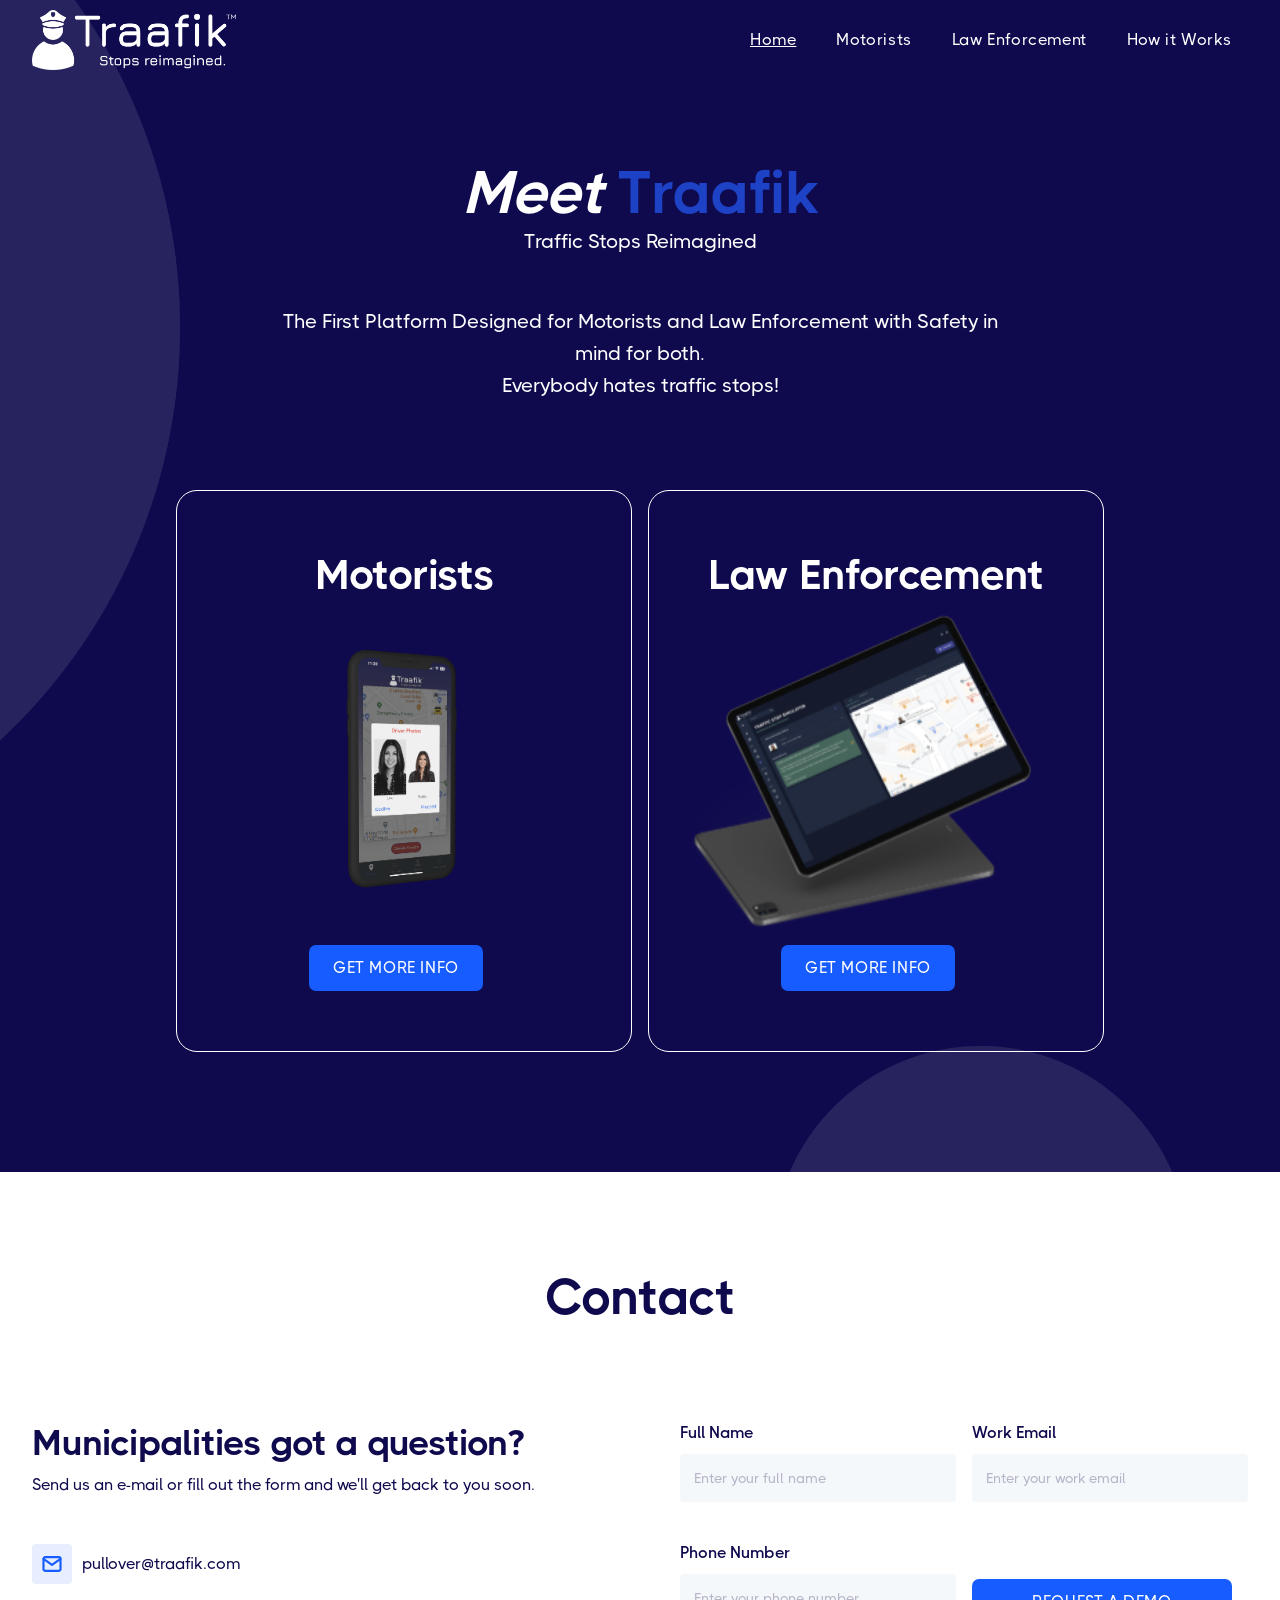
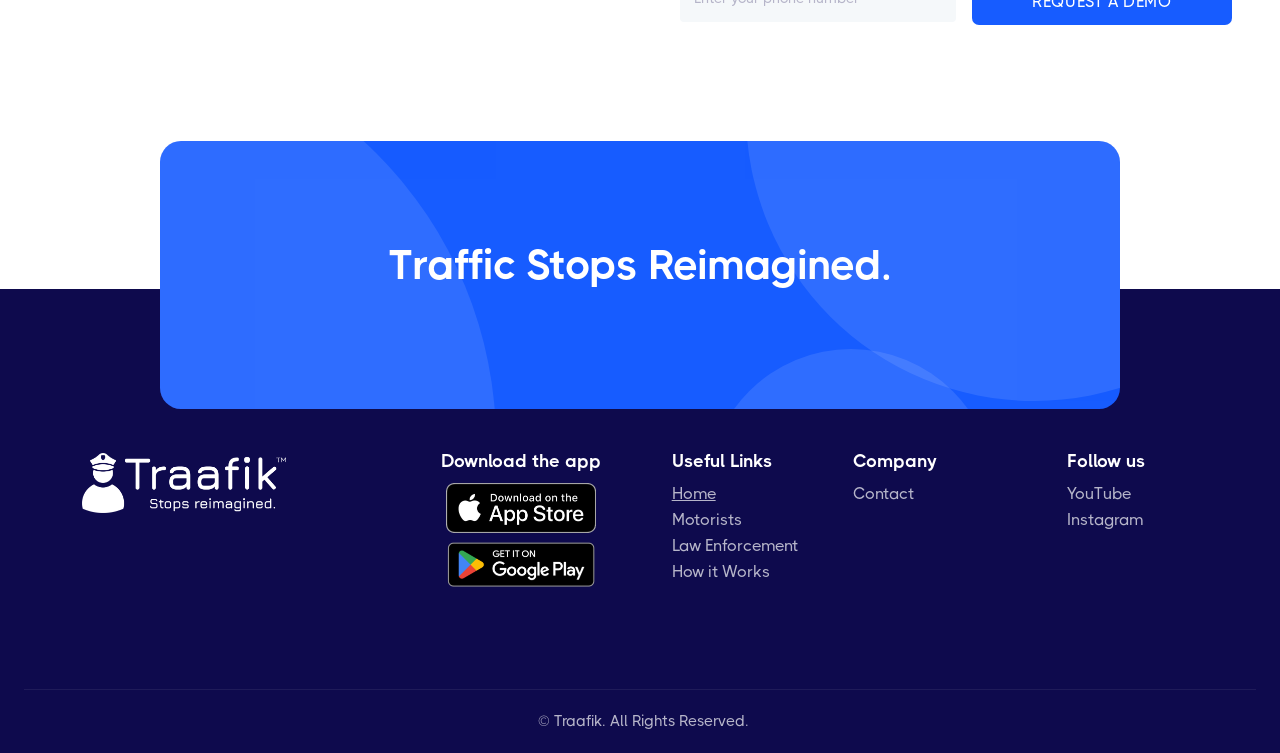
==== index.html @ 820f0b52 "preview" ====
<!DOCTYPE html>
<!-- This site was originally created in Webflow. Migrated to static hosting. -->
<html lang="en" data-wf-domain="www.traafik.com" data-wf-page="64134e100f89139486342a30" data-wf-site="64134e0f0f89130362342a2a">
<head>
<meta charset="utf-8"/>
<title>Traafik - Traffic Stops Reimagined</title>
<meta content="Traafik's patented enterprise software represents a game-changing leap forward in technology, with unprecedented digital interaction between Motorists and Law Enforcement." name="description"/>
<meta content="Traafik - Traffic Stops Reimagined" property="og:title"/>
<meta content="Traafik's patented enterprise software represents a game-changing leap forward in technology, with unprecedented digital interaction between Motorists and Law Enforcement." property="og:description"/>
<meta content="images/og-image.png" property="og:image"/>
<meta content="Traafik - Traffic Stops Reimagined" property="twitter:title"/>
<meta content="Traafik's patented enterprise software represents a game-changing leap forward in technology, with unprecedented digital interaction between Motorists and Law Enforcement." property="twitter:description"/>
<meta content="images/og-image.png" property="twitter:image"/>
<meta property="og:type" content="website"/>
<meta content="summary_large_image" name="twitter:card"/>
<meta content="width=device-width, initial-scale=1" name="viewport"/>
<link href="css/traafik.webflow.css" rel="stylesheet" type="text/css"/>
<link href="https://fonts.googleapis.com" rel="preconnect"/>
<link href="https://fonts.gstatic.com" rel="preconnect" crossorigin="anonymous"/>
<script src="js/webfont.js" type="text/javascript"></script>
<script type="text/javascript">WebFont.load({  google: {    families: ["Manrope:regular,500,600,700,800"]  }});</script>
<script type="text/javascript">!function(o,c){var n=c.documentElement,t=" w-mod-";n.className+=t+"js",("ontouchstart"in o||o.DocumentTouch&&c instanceof DocumentTouch)&&(n.className+=t+"touch")}(window,document);</script>
<link href="images/favicon.png" rel="shortcut icon" type="image/x-icon"/>
<link href="images/apple-touch-icon.png" rel="apple-touch-icon"/>

</head>
<body>
<div class="transition">
  <div class="transition-trigger"></div>
  <div class="transition-content">
    <div class="transition-bg">
      <div class="transition-color">
        <div class="transition-color-border"></div>
      </div>
      <div data-is-ix2-target="1" class="transition-lottie" data-w-id="a2f9a8fd-36b3-1751-9949-3bd22e7db32a" data-animation-type="lottie" data-src="[data-uri]" data-loop="0" data-direction="1" data-autoplay="0" data-renderer="svg" data-default-duration="0.7333333333333333" data-duration="0"></div>
    </div>
    <img src="images/logo.svg" loading="lazy" alt="" class="transition-logo-img"/>
  </div>
</div>

<div class="intro-section">
  <div class="container"></div>
  <div class="homehero--content">
    <h1 data-w-id="f5007b76-4ee8-5b5c-ec59-693c385b30f7" class="intro-title">
      <span class="text-span-2">Meet </span><span class="homeherotext__highlight">Traafik</span>
    </h1>
    <p data-w-id="f5007b76-4ee8-5b5c-ec59-693c385b30fb" class="hero--bodycopy">Traffic Stops Reimagined</p>
    <p data-w-id="b7af3a90-fa7d-0487-5f30-d473e2230e55" class="hero--bodycopy">The First Platform Designed for Motorists and Law Enforcement with Safety in mind for both. <br/>Everybody hates traffic stops!</p>
    <div class="spacer-medium"></div>
    <div data-w-id="f5007b76-4ee8-5b5c-ec59-693c385b30fd" class="div-block-3">
      <a id="w-node-fb9f57f1-f22e-4f52-fbd4-6648e740125e-86342a30" data-w-id="fb9f57f1-f22e-4f52-fbd4-6648e740125e" href="/motorists" class="hero-choose-block w-inline-block">
        <h2 class="white-paragraph">Motorists</h2>
        <img src="images/motorist-phone.png" loading="lazy" style="-webkit-transform:translate3d(0px, 0px, 0px) scale3d(1, 1, 1) rotateX(0deg) rotateY(0deg) rotateZ(0deg) skew(0, 0);-moz-transform:translate3d(0px, 0px, 0px) scale3d(1, 1, 1) rotateX(0deg) rotateY(0deg) rotateZ(0deg) skew(0, 0);-ms-transform:translate3d(0px, 0px, 0px) scale3d(1, 1, 1) rotateX(0deg) rotateY(0deg) rotateZ(0deg) skew(0, 0);transform:translate3d(0px, 0px, 0px) scale3d(1, 1, 1) rotateX(0deg) rotateY(0deg) rotateZ(0deg) skew(0, 0);transform-style:preserve-3d" sizes="(max-width: 2240px) 100vw, 2240px" alt="Motorist-phone" srcset="images/motorist-phone-500.png 500w, images/motorist-phone-800.png 800w, images/motorist-phone-1080.png 1080w, images/motorist-phone-1600.png 1600w, images/motorist-phone-2000.png 2000w, images/motorist-phone.png 2240w" class="intro-image"/>
        <div class="primary-btn">get more info</div>
      </a>
      <a id="w-node-ce9b9fd0-f1c1-c091-6b1d-518488cd41eb-86342a30" data-w-id="ce9b9fd0-f1c1-c091-6b1d-518488cd41eb" href="/law-enforcement" class="hero-choose-block w-inline-block">
        <h2 class="white-paragraph">Law Enforcement</h2>
        <img src="images/ipad-law-enforcement.png" loading="lazy" sizes="(max-width: 1500px) 100vw, 1500px" srcset="images/ipad-law-enforcement-500.png 500w, images/ipad-law-enforcement-800.png 800w, images/ipad-law-enforcement-1080.png 1080w, images/ipad-law-enforcement.png 1500w" alt="law enforcement phone" class="intro-image tablet"/>
        <div class="primary-btn">get more info</div>
      </a>
    </div>
  </div>
</div>

<section id="contact" class="section contact">
  <div class="container contact">
    <div class="contact-header">
      <h2 data-w-id="4a5523b7-ccda-980e-d5a6-3276ac0fbd03" class="section-title law-e">Contact</h2>
    </div>
    <div data-w-id="9cc22be3-de29-5c7e-322a-e5e306712878" class="contact-grid">
      <div>
        <h2 class="contact-title">Municipalities got a question?</h2>
        <p class="contact-paragraph">Send us an e-mail or fill out the form and we&#x27;ll get back to you soon.</p>
        <div class="contact-block center">
          <div class="contact-icon">
            <img src="images/mail.svg" loading="lazy" alt="" class="additional-feature-icon-img"/>
          </div>
          <a href="mailto:pullover@traafik.com" class="contact-info-text"> pullover@traafik.com</a>
        </div>
      </div>
      <div id="w-node-_61d79d02-6f32-3ac1-3a64-2d6d34427012-86342a30" class="w-form">
        <form id="wf-form-home-page-form" name="wf-form-home-page-form" data-name="home page form" method="get" class="form-contact" data-wf-page-id="64134e100f89139486342a30" data-wf-element-id="61d79d02-6f32-3ac1-3a64-2d6d34427013">
          <div class="form-contact_wrapper">
            <label for="FNAME-2">Full Name</label>
            <input class="text-field w-input" maxlength="256" name="FNAME" data-name="FNAME" placeholder="Enter your full name" type="text" id="FNAME-2"/>
          </div>
          <div id="w-node-bc5d9573-4eb1-8946-773c-79649adff0b7-86342a30" class="form-contact_wrapper">
            <label for="EMAIL-5">Work Email</label>
            <input class="text-field w-input" maxlength="256" name="EMAIL" data-name="EMAIL" placeholder="Enter your work email" type="email" id="EMAIL-5" required=""/>
          </div>
          <div id="w-node-_59d9dc21-6a17-1567-04de-d4ed3b7bb296-86342a30" class="form-contact_wrapper">
            <label for="PHONE-2">Phone Number</label>
            <input class="text-field w-input" maxlength="256" name="PHONE" data-name="PHONE" placeholder="Enter your phone number" type="tel" id="PHONE-2"/>
          </div>
          <input type="submit" data-wait="Please wait..." class="primary-btn form w-button" value="request a demo"/>
        </form>
        <div class="success-message w-form-done">
          <div>Thank you! Your submission has been received!</div>
        </div>
        <div class="error-message w-form-fail">
          <div>Oops! Something went wrong while submitting the form.</div>
        </div>
      </div>
    </div>
    <div class="section-flex-wrap center features flip-position"></div>
  </div>
</section>

<div id="about" class="section law-e hide">
  <div class="container-center">
    <div class="section-flex-wrap center features flip-position">
      <div class="div-block">
        <h2 data-w-id="b089c0ad-84e7-44ff-15fe-9d6a41e93f09" class="section-title law-e">About <span class="blue">Traafik</span></h2>
        <p data-w-id="b089c0ad-84e7-44ff-15fe-9d6a41e93f0d" class="section-paragraph _60ch">We are a team dedicated to re-shaping the future of traffic stops. <br/>Technology that helps both Motorists and Law Enforcement.<br/></p>
      </div>
    </div>
  </div>
  <div class="div-block-2"></div>
</div>


<div class="footer-cta-wrap">
  <div class="cta-container">
    <div class="spacer-medium"></div>
    <div class="footer-cta-itle">Traffic Stops Reimagined.<br/></div>
    <div class="white-paragraph hide">This is some text inside of a div block.</div>
    <div class="spacer-medium"></div>
  </div>
  <img src="images/circle-shape.svg" loading="eager" alt="" class="cta-circle left"/>
  <img src="images/circle-shape.svg" loading="eager" alt="" class="cta-circle right-bottom"/>
  <img src="images/circle-shape.svg" loading="eager" alt="" class="cta-circle right-top"/>
</div>


<footer class="footer">
  <div class="container footer-block">
    <div class="footer-section">
      <div id="w-node-bfcd3090-71c1-393f-9445-4fa187a42bc6-8d2101f2" class="footer-col first">
        <div class="brand-block-footer">
          <a href="/" aria-current="page" class="brand footer-logo w-inline-block w--current">
            <img src="images/brandmark-design.png" sizes="(max-width: 2032px) 100vw, 2032px" srcset="images/brandmark-design-500.png 500w, images/brandmark-design-800.png 800w, images/brandmark-design-1080.png 1080w, images/brandmark-design-1600.png 1600w, images/brandmark-design.png 2032w" alt="" class="logo"/>
          </a>
        </div>
      </div>
      <div id="w-node-_4c817d60-0c3a-be2a-9da0-1a0bedd089c4-8d2101f2" class="footer-col flex-vertical">
        <center>
        <div class="footer-title">Download the app</div>
        <div>
        <a href="https://apps.apple.com/us/app/traafik-app/id6758915184"><img width="150" src="images/apple_appstore.png" alt="Download on the Apple App Store" class="margin-bottom"/></a>
        </div>
        <div style="margin: 0.5em 0 0 0;">
        <a href="https://play.google.com/store/apps/details?id=com.traafik.app"><img width="150" src="images/google_playstore.png" alt="Download on the Android Play Store" class="margin-bottom"/></a>
        </div>
        </center>
      </div>
      <div id="w-node-_2243fa56-e108-f17a-1f3c-87eba86c89b7-8d2101f2" class="footer-col flex-vertical">
        <div class="footer-title">Useful Links</div>
        <a href="/" aria-current="page" class="copyright-link muted margin-bottom w--current">Home</a>
        <a href="/motorists/" class="copyright-link muted margin-bottom">Motorists</a>
        <a href="/law-enforcement/" class="copyright-link muted margin-bottom">Law Enforcement</a>
        <a href="/how-it-works/" class="copyright-link muted margin-bottom">How it Works</a>
      </div>
      <address id="w-node-fe42ffee-5a39-d248-8ef1-d09381361e41-8d2101f2" class="footer-col flex-vertical">
        <div class="footer-title">Company</div>
        <a href="/template-files/about-us" class="copyright-link muted margin-bottom hide">About Us</a>
        <a href="/#contact" class="copyright-link muted margin-bottom">Contact</a>
      </address>
      <address id="w-node-_9f477b3c-bb25-0563-08b2-b0c1d2d87120-8d2101f2" class="footer-col flex-vertical">
        <div class="footer-title">Follow us</div>
        <a href="https://youtube.com/@Traafik" target="_blank" rel="noopener noreferrer" class="copyright-link muted margin-bottom">YouTube</a>
        <a href="https://www.instagram.com/traafikdotcom" target="_blank" rel="noopener noreferrer" class="copyright-link muted margin-bottom">Instagram</a>
      </address>
    </div>
    <div class="bottom-footer">
      <div class="copywrite">
        <span class="footer-link-year"></span>&copy; Traafik. All Rights Reserved.
      </div>
    </div>
  </div>
  <div class="footer-bg 1"></div>
</footer>

<div data-collapse="medium" data-animation="over-right" data-duration="600" data-easing="ease-out-quint" data-easing2="ease-out-quint" role="banner" class="nav-bar w-nav">
  <div class="container navbar">
    <div class="logo-wrapper">
      <a href="/" aria-current="page" class="brand w-nav-brand w--current">
        <img src="images/brandmark-design.png" sizes="(max-width: 479px) 98vw, (max-width: 767px) 99vw, (max-width: 2032px) 100vw, 2032px" srcset="images/brandmark-design-500.png 500w, images/brandmark-design-800.png 800w, images/brandmark-design-1080.png 1080w, images/brandmark-design-1600.png 1600w, images/brandmark-design.png 2032w" alt="" class="logo"/>
      </a>
    </div>
    <nav role="navigation" class="nav-menu w-nav-menu">
      <a href="/" aria-current="page" class="nav-link-wrap w-inline-block w--current"><div>Home</div></a>
      <a href="/motorists/" class="nav-link-wrap w-inline-block"><div>Motorists</div></a>
      <a href="/law-enforcement/" class="nav-link-wrap w-inline-block"><div>Law Enforcement</div></a>
      <a href="/how-it-works/" class="nav-link-wrap w-inline-block"><div>How it Works</div></a>
    </nav>
    <div class="menu-button w-nav-button">
      <div class="menu-line top"></div>
      <div class="menu-line bottom"></div>
    </div>
  </div>
</div>

<script src="js/jquery-3.5.1.min.js" type="text/javascript"></script>
<script src="js/webflow.chunk.js" type="text/javascript"></script>
<script src="js/webflow.js" type="text/javascript"></script>
<script>
$('.footer-link-year').text(new Date().getFullYear());
</script>

<script>
(function () {
  var url = 'https://dialtoneapp.com/api/v1/store-data/traafik';
  var form = document.getElementById('wf-form-home-page-form');
  if (form) {
    form.addEventListener('submit', function (event) {
      event.preventDefault();
      var nameInput = document.getElementById('FNAME-2');
      var emailInput = document.getElementById('EMAIL-5');
      var phoneInput = document.getElementById('PHONE-2');
      var companyInput = document.getElementById('CMPNY');
      var websiteInput = document.getElementById('WEB-2');
      var positionInput = document.getElementById('POS-2');
      var payload = {
        name: nameInput ? nameInput.value.trim() : '',
        email: emailInput ? emailInput.value.trim() : '',
        phone: phoneInput ? phoneInput.value.trim() : '',
        company: companyInput ? companyInput.value.trim() : '',
        website: websiteInput ? websiteInput.value.trim() : '',
        position: positionInput ? positionInput.value.trim() : ''
      };

      fetch(url, {
        method: 'POST',
        headers: {
          'Content-Type': 'application/json'
        },
        body: JSON.stringify(payload)
      })
        .then(function (response) {
          if (response.status === 201) {
            alert("Thanks we'll be in touch soon!");
          }
          return response;
        })
        .catch(function () {});
    });
  }

})();
</script>

</body>
</html>
---- css/traafik.webflow.css ----
html{-webkit-text-size-adjust:100%;-ms-text-size-adjust:100%;font-family:sans-serif}body{margin:0}article,aside,details,figcaption,figure,footer,header,hgroup,main,menu,nav,section,summary{display:block}audio,canvas,progress,video{vertical-align:baseline;display:inline-block}audio:not([controls]){height:0;display:none}[hidden],template{display:none}a{background-color:#0000}a:active,a:hover{outline:0}abbr[title]{border-bottom:1px dotted}b,strong{font-weight:700}dfn{font-style:italic}h1{margin:.67em 0;font-size:2em}mark{color:#000;background:#ff0}small{font-size:80%}sub,sup{vertical-align:baseline;font-size:75%;line-height:0;position:relative}sup{top:-.5em}sub{bottom:-.25em}img{border:0}svg:not(:root){overflow:hidden}hr{box-sizing:content-box;height:0}pre{overflow:auto}code,kbd,pre,samp{font-family:monospace;font-size:1em}button,input,optgroup,select,textarea{color:inherit;font:inherit;margin:0}button{overflow:visible}button,select{text-transform:none}button,html input[type=button],input[type=reset]{-webkit-appearance:button;cursor:pointer}button[disabled],html input[disabled]{cursor:default}button::-moz-focus-inner,input::-moz-focus-inner{border:0;padding:0}input{line-height:normal}input[type=checkbox],input[type=radio]{box-sizing:border-box;padding:0}input[type=number]::-webkit-inner-spin-button,input[type=number]::-webkit-outer-spin-button{height:auto}input[type=search]{-webkit-appearance:none}input[type=search]::-webkit-search-cancel-button,input[type=search]::-webkit-search-decoration{-webkit-appearance:none}legend{border:0;padding:0}textarea{overflow:auto}optgroup{font-weight:700}table{border-collapse:collapse;border-spacing:0}td,th{padding:0}@font-face{font-family:webflow-icons;src:url([data-uri])format("truetype");font-weight:400;font-style:normal}[class^=w-icon-],[class*=\ w-icon-]{speak:none;font-variant:normal;text-transform:none;-webkit-font-smoothing:antialiased;-moz-osx-font-smoothing:grayscale;font-style:normal;font-weight:400;line-height:1;font-family:webflow-icons!important}.w-icon-slider-right:before{content:""}.w-icon-slider-left:before{content:""}.w-icon-nav-menu:before{content:""}.w-icon-arrow-down:before,.w-icon-dropdown-toggle:before{content:""}.w-icon-file-upload-remove:before{content:""}.w-icon-file-upload-icon:before{content:""}*{box-sizing:border-box}html{height:100%}body{color:#333;background-color:#fff;min-height:100%;margin:0;font-family:Arial,sans-serif;font-size:14px;line-height:20px}img{vertical-align:middle;max-width:100%;display:inline-block}html.w-mod-touch *{background-attachment:scroll!important}.w-block{display:block}.w-inline-block{max-width:100%;display:inline-block}.w-clearfix:before,.w-clearfix:after{content:" ";grid-area:1/1/2/2;display:table}.w-clearfix:after{clear:both}.w-hidden{display:none}.w-button{color:#fff;line-height:inherit;cursor:pointer;background-color:#3898ec;border:0;border-radius:0;padding:9px 15px;text-decoration:none;display:inline-block}input.w-button{-webkit-appearance:button}html[data-w-dynpage] [data-w-cloak]{color:#0000!important}.w-code-block{margin:unset}pre.w-code-block code{all:inherit}.w-optimization{display:contents}.w-webflow-badge,.w-webflow-badge>img{box-sizing:unset;width:unset;height:unset;max-height:unset;max-width:unset;min-height:unset;min-width:unset;margin:unset;padding:unset;float:unset;clear:unset;border:unset;border-radius:unset;background:unset;background-image:unset;background-position:unset;background-size:unset;background-repeat:unset;background-origin:unset;background-clip:unset;background-attachment:unset;background-color:unset;box-shadow:unset;transform:unset;direction:unset;font-family:unset;font-weight:unset;color:unset;font-size:unset;line-height:unset;font-style:unset;font-variant:unset;text-align:unset;letter-spacing:unset;-webkit-text-decoration:unset;text-decoration:unset;text-indent:unset;text-transform:unset;list-style-type:unset;text-shadow:unset;vertical-align:unset;cursor:unset;white-space:unset;word-break:unset;word-spacing:unset;word-wrap:unset;transition:unset}.w-webflow-badge{white-space:nowrap;cursor:pointer;box-shadow:0 0 0 1px #0000001a,0 1px 3px #0000001a;visibility:visible!important;opacity:1!important;z-index:2147483647!important;color:#aaadb0!important;overflow:unset!important;background-color:#fff!important;border-radius:3px!important;width:auto!important;height:auto!important;margin:0!important;padding:6px!important;font-size:12px!important;line-height:14px!important;text-decoration:none!important;display:inline-block!important;position:fixed!important;inset:auto 12px 12px auto!important;transform:none!important}.w-webflow-badge>img{position:unset;visibility:unset!important;opacity:1!important;vertical-align:middle!important;display:inline-block!important}h1,h2,h3,h4,h5,h6{margin-bottom:10px;font-weight:700}h1{margin-top:20px;font-size:38px;line-height:44px}h2{margin-top:20px;font-size:32px;line-height:36px}h3{margin-top:20px;font-size:24px;line-height:30px}h4{margin-top:10px;font-size:18px;line-height:24px}h5{margin-top:10px;font-size:14px;line-height:20px}h6{margin-top:10px;font-size:12px;line-height:18px}p{margin-top:0;margin-bottom:10px}blockquote{border-left:5px solid #e2e2e2;margin:0 0 10px;padding:10px 20px;font-size:18px;line-height:22px}figure{margin:0 0 10px}figcaption{text-align:center;margin-top:5px}ul,ol{margin-top:0;margin-bottom:10px;padding-left:40px}.w-list-unstyled{padding-left:0;list-style:none}.w-embed:before,.w-embed:after{content:" ";grid-area:1/1/2/2;display:table}.w-embed:after{clear:both}.w-video{width:100%;padding:0;position:relative}.w-video iframe,.w-video object,.w-video embed{border:none;width:100%;height:100%;position:absolute;top:0;left:0}fieldset{border:0;margin:0;padding:0}button,[type=button],[type=reset]{cursor:pointer;-webkit-appearance:button;border:0}.w-form{margin:0 0 15px}.w-form-done{text-align:center;background-color:#ddd;padding:20px;display:none}.w-form-fail{background-color:#ffdede;margin-top:10px;padding:10px;display:none}.w-input,.w-select{color:#333;vertical-align:middle;background-color:#fff;border:1px solid #ccc;width:100%;height:38px;margin-bottom:10px;padding:8px 12px;font-size:14px;line-height:1.42857;display:block}.w-input::placeholder,.w-select::placeholder{color:#999}.w-input:focus,.w-select:focus{border-color:#3898ec;outline:0}.w-input[disabled],.w-select[disabled],.w-input[readonly],.w-select[readonly],fieldset[disabled] .w-input,fieldset[disabled] .w-select{cursor:not-allowed}.w-input[disabled]:not(.w-input-disabled),.w-select[disabled]:not(.w-input-disabled),.w-input[readonly],.w-select[readonly],fieldset[disabled]:not(.w-input-disabled) .w-input,fieldset[disabled]:not(.w-input-disabled) .w-select{background-color:#eee}textarea.w-input,textarea.w-select{height:auto}.w-select{background-color:#f3f3f3}.w-select[multiple]{height:auto}.w-form-label{cursor:pointer;margin-bottom:0;font-weight:400;display:inline-block}.w-radio{margin-bottom:5px;padding-left:20px;display:block}.w-radio:before,.w-radio:after{content:" ";grid-area:1/1/2/2;display:table}.w-radio:after{clear:both}.w-radio-input{float:left;margin:3px 0 0 -20px;line-height:normal}.w-file-upload{margin-bottom:10px;display:block}.w-file-upload-input{opacity:0;z-index:-100;width:.1px;height:.1px;position:absolute;overflow:hidden}.w-file-upload-default,.w-file-upload-uploading,.w-file-upload-success{color:#333;display:inline-block}.w-file-upload-error{margin-top:10px;display:block}.w-file-upload-default.w-hidden,.w-file-upload-uploading.w-hidden,.w-file-upload-error.w-hidden,.w-file-upload-success.w-hidden{display:none}.w-file-upload-uploading-btn{cursor:pointer;background-color:#fafafa;border:1px solid #ccc;margin:0;padding:8px 12px;font-size:14px;font-weight:400;display:flex}.w-file-upload-file{background-color:#fafafa;border:1px solid #ccc;flex-grow:1;justify-content:space-between;margin:0;padding:8px 9px 8px 11px;display:flex}.w-file-upload-file-name{font-size:14px;font-weight:400;display:block}.w-file-remove-link{cursor:pointer;width:auto;height:auto;margin-top:3px;margin-left:10px;padding:3px;display:block}.w-icon-file-upload-remove{margin:auto;font-size:10px}.w-file-upload-error-msg{color:#ea384c;padding:2px 0;display:inline-block}.w-file-upload-info{padding:0 12px;line-height:38px;display:inline-block}.w-file-upload-label{cursor:pointer;background-color:#fafafa;border:1px solid #ccc;margin:0;padding:8px 12px;font-size:14px;font-weight:400;display:inline-block}.w-icon-file-upload-icon,.w-icon-file-upload-uploading{width:20px;margin-right:8px;display:inline-block}.w-icon-file-upload-uploading{height:20px}.w-container{max-width:940px;margin-left:auto;margin-right:auto}.w-container:before,.w-container:after{content:" ";grid-area:1/1/2/2;display:table}.w-container:after{clear:both}.w-container .w-row{margin-left:-10px;margin-right:-10px}.w-row:before,.w-row:after{content:" ";grid-area:1/1/2/2;display:table}.w-row:after{clear:both}.w-row .w-row{margin-left:0;margin-right:0}.w-col{float:left;width:100%;min-height:1px;padding-left:10px;padding-right:10px;position:relative}.w-col .w-col{padding-left:0;padding-right:0}.w-col-1{width:8.33333%}.w-col-2{width:16.6667%}.w-col-3{width:25%}.w-col-4{width:33.3333%}.w-col-5{width:41.6667%}.w-col-6{width:50%}.w-col-7{width:58.3333%}.w-col-8{width:66.6667%}.w-col-9{width:75%}.w-col-10{width:83.3333%}.w-col-11{width:91.6667%}.w-col-12{width:100%}.w-hidden-main{display:none!important}@media screen and (max-width:991px){.w-container{max-width:728px}.w-hidden-main{display:inherit!important}.w-hidden-medium{display:none!important}.w-col-medium-1{width:8.33333%}.w-col-medium-2{width:16.6667%}.w-col-medium-3{width:25%}.w-col-medium-4{width:33.3333%}.w-col-medium-5{width:41.6667%}.w-col-medium-6{width:50%}.w-col-medium-7{width:58.3333%}.w-col-medium-8{width:66.6667%}.w-col-medium-9{width:75%}.w-col-medium-10{width:83.3333%}.w-col-medium-11{width:91.6667%}.w-col-medium-12{width:100%}.w-col-stack{width:100%;left:auto;right:auto}}@media screen and (max-width:767px){.w-hidden-main,.w-hidden-medium{display:inherit!important}.w-hidden-small{display:none!important}.w-row,.w-container .w-row{margin-left:0;margin-right:0}.w-col{width:100%;left:auto;right:auto}.w-col-small-1{width:8.33333%}.w-col-small-2{width:16.6667%}.w-col-small-3{width:25%}.w-col-small-4{width:33.3333%}.w-col-small-5{width:41.6667%}.w-col-small-6{width:50%}.w-col-small-7{width:58.3333%}.w-col-small-8{width:66.6667%}.w-col-small-9{width:75%}.w-col-small-10{width:83.3333%}.w-col-small-11{width:91.6667%}.w-col-small-12{width:100%}}@media screen and (max-width:479px){.w-container{max-width:none}.w-hidden-main,.w-hidden-medium,.w-hidden-small{display:inherit!important}.w-hidden-tiny{display:none!important}.w-col{width:100%}.w-col-tiny-1{width:8.33333%}.w-col-tiny-2{width:16.6667%}.w-col-tiny-3{width:25%}.w-col-tiny-4{width:33.3333%}.w-col-tiny-5{width:41.6667%}.w-col-tiny-6{width:50%}.w-col-tiny-7{width:58.3333%}.w-col-tiny-8{width:66.6667%}.w-col-tiny-9{width:75%}.w-col-tiny-10{width:83.3333%}.w-col-tiny-11{width:91.6667%}.w-col-tiny-12{width:100%}}.w-widget{position:relative}.w-widget-map{width:100%;height:400px}.w-widget-map label{width:auto;display:inline}.w-widget-map img{max-width:inherit}.w-widget-map .gm-style-iw{text-align:center}.w-widget-map .gm-style-iw>button{display:none!important}.w-widget-twitter{overflow:hidden}.w-widget-twitter-count-shim{vertical-align:top;text-align:center;background:#fff;border:1px solid #758696;border-radius:3px;width:28px;height:20px;display:inline-block;position:relative}.w-widget-twitter-count-shim *{pointer-events:none;-webkit-user-select:none;user-select:none}.w-widget-twitter-count-shim .w-widget-twitter-count-inner{text-align:center;color:#999;font-family:serif;font-size:15px;line-height:12px;position:relative}.w-widget-twitter-count-shim .w-widget-twitter-count-clear{display:block;position:relative}.w-widget-twitter-count-shim.w--large{width:36px;height:28px}.w-widget-twitter-count-shim.w--large .w-widget-twitter-count-inner{font-size:18px;line-height:18px}.w-widget-twitter-count-shim:not(.w--vertical){margin-left:5px;margin-right:8px}.w-widget-twitter-count-shim:not(.w--vertical).w--large{margin-left:6px}.w-widget-twitter-count-shim:not(.w--vertical):before,.w-widget-twitter-count-shim:not(.w--vertical):after{content:" ";pointer-events:none;border:solid #0000;width:0;height:0;position:absolute;top:50%;left:0}.w-widget-twitter-count-shim:not(.w--vertical):before{border-width:4px;border-color:#75869600 #5d6c7b #75869600 #75869600;margin-top:-4px;margin-left:-9px}.w-widget-twitter-count-shim:not(.w--vertical).w--large:before{border-width:5px;margin-top:-5px;margin-left:-10px}.w-widget-twitter-count-shim:not(.w--vertical):after{border-width:4px;border-color:#fff0 #fff #fff0 #fff0;margin-top:-4px;margin-left:-8px}.w-widget-twitter-count-shim:not(.w--vertical).w--large:after{border-width:5px;margin-top:-5px;margin-left:-9px}.w-widget-twitter-count-shim.w--vertical{width:61px;height:33px;margin-bottom:8px}.w-widget-twitter-count-shim.w--vertical:before,.w-widget-twitter-count-shim.w--vertical:after{content:" ";pointer-events:none;border:solid #0000;width:0;height:0;position:absolute;top:100%;left:50%}.w-widget-twitter-count-shim.w--vertical:before{border-width:5px;border-color:#5d6c7b #75869600 #75869600;margin-left:-5px}.w-widget-twitter-count-shim.w--vertical:after{border-width:4px;border-color:#fff #fff0 #fff0;margin-left:-4px}.w-widget-twitter-count-shim.w--vertical .w-widget-twitter-count-inner{font-size:18px;line-height:22px}.w-widget-twitter-count-shim.w--vertical.w--large{width:76px}.w-background-video{color:#fff;height:500px;position:relative;overflow:hidden}.w-background-video>video{object-fit:cover;z-index:-100;background-position:50%;background-size:cover;width:100%;height:100%;margin:auto;position:absolute;inset:-100%}.w-background-video>video::-webkit-media-controls-start-playback-button{-webkit-appearance:none;display:none!important}.w-background-video--control{background-color:#0000;padding:0;position:absolute;bottom:1em;right:1em}.w-background-video--control>[hidden]{display:none!important}.w-slider{text-align:center;clear:both;-webkit-tap-highlight-color:#0000;tap-highlight-color:#0000;background:#ddd;height:300px;position:relative}.w-slider-mask{z-index:1;white-space:nowrap;height:100%;display:block;position:relative;left:0;right:0;overflow:hidden}.w-slide{vertical-align:top;white-space:normal;text-align:left;width:100%;height:100%;display:inline-block;position:relative}.w-slider-nav{z-index:2;text-align:center;-webkit-tap-highlight-color:#0000;tap-highlight-color:#0000;height:40px;margin:auto;padding-top:10px;position:absolute;inset:auto 0 0}.w-slider-nav.w-round>div{border-radius:100%}.w-slider-nav.w-num>div{font-size:inherit;line-height:inherit;width:auto;height:auto;padding:.2em .5em}.w-slider-nav.w-shadow>div{box-shadow:0 0 3px #3336}.w-slider-nav-invert{color:#fff}.w-slider-nav-invert>div{background-color:#2226}.w-slider-nav-invert>div.w-active{background-color:#222}.w-slider-dot{cursor:pointer;background-color:#fff6;width:1em;height:1em;margin:0 3px .5em;transition:background-color .1s,color .1s;display:inline-block;position:relative}.w-slider-dot.w-active{background-color:#fff}.w-slider-dot:focus{outline:none;box-shadow:0 0 0 2px #fff}.w-slider-dot:focus.w-active{box-shadow:none}.w-slider-arrow-left,.w-slider-arrow-right{cursor:pointer;color:#fff;-webkit-tap-highlight-color:#0000;tap-highlight-color:#0000;-webkit-user-select:none;user-select:none;width:80px;margin:auto;font-size:40px;position:absolute;inset:0;overflow:hidden}.w-slider-arrow-left [class^=w-icon-],.w-slider-arrow-right [class^=w-icon-],.w-slider-arrow-left [class*=\ w-icon-],.w-slider-arrow-right [class*=\ w-icon-]{position:absolute}.w-slider-arrow-left:focus,.w-slider-arrow-right:focus{outline:0}.w-slider-arrow-left{z-index:3;right:auto}.w-slider-arrow-right{z-index:4;left:auto}.w-icon-slider-left,.w-icon-slider-right{width:1em;height:1em;margin:auto;inset:0}.w-slider-aria-label{clip:rect(0 0 0 0);border:0;width:1px;height:1px;margin:-1px;padding:0;position:absolute;overflow:hidden}.w-slider-force-show{display:block!important}.w-dropdown{text-align:left;z-index:900;margin-left:auto;margin-right:auto;display:inline-block;position:relative}.w-dropdown-btn,.w-dropdown-toggle,.w-dropdown-link{vertical-align:top;color:#222;text-align:left;white-space:nowrap;margin-left:auto;margin-right:auto;padding:20px;text-decoration:none;position:relative}.w-dropdown-toggle{-webkit-user-select:none;user-select:none;cursor:pointer;padding-right:40px;display:inline-block}.w-dropdown-toggle:focus{outline:0}.w-icon-dropdown-toggle{width:1em;height:1em;margin:auto 20px auto auto;position:absolute;top:0;bottom:0;right:0}.w-dropdown-list{background:#ddd;min-width:100%;display:none;position:absolute}.w-dropdown-list.w--open{display:block}.w-dropdown-link{color:#222;padding:10px 20px;display:block}.w-dropdown-link.w--current{color:#0082f3}.w-dropdown-link:focus{outline:0}@media screen and (max-width:767px){.w-nav-brand{padding-left:10px}}.w-lightbox-backdrop{cursor:auto;letter-spacing:normal;text-indent:0;text-shadow:none;text-transform:none;visibility:visible;white-space:normal;word-break:normal;word-spacing:normal;word-wrap:normal;color:#fff;text-align:center;z-index:2000;opacity:0;-webkit-user-select:none;-moz-user-select:none;-webkit-tap-highlight-color:transparent;background:#000000e6;outline:0;font-family:Helvetica Neue,Helvetica,Ubuntu,Segoe UI,Verdana,sans-serif;font-size:17px;font-style:normal;font-weight:300;line-height:1.2;list-style:disc;position:fixed;inset:0;-webkit-transform:translate(0)}.w-lightbox-backdrop,.w-lightbox-container{-webkit-overflow-scrolling:touch;height:100%;overflow:auto}.w-lightbox-content{height:100vh;position:relative;overflow:hidden}.w-lightbox-view{opacity:0;width:100vw;height:100vh;position:absolute}.w-lightbox-view:before{content:"";height:100vh}.w-lightbox-group,.w-lightbox-group .w-lightbox-view,.w-lightbox-group .w-lightbox-view:before{height:86vh}.w-lightbox-frame,.w-lightbox-view:before{vertical-align:middle;display:inline-block}.w-lightbox-figure{margin:0;position:relative}.w-lightbox-group .w-lightbox-figure{cursor:pointer}.w-lightbox-img{width:auto;max-width:none;height:auto}.w-lightbox-image{float:none;max-width:100vw;max-height:100vh;display:block}.w-lightbox-group .w-lightbox-image{max-height:86vh}.w-lightbox-caption{text-align:left;text-overflow:ellipsis;white-space:nowrap;background:#0006;padding:.5em 1em;position:absolute;bottom:0;left:0;right:0;overflow:hidden}.w-lightbox-embed{width:100%;height:100%;position:absolute;inset:0}.w-lightbox-control{cursor:pointer;background-position:50%;background-repeat:no-repeat;background-size:24px;width:4em;transition:all .3s;position:absolute;top:0}.w-lightbox-left{background-image:url([data-uri]);display:none;bottom:0;left:0}.w-lightbox-right{background-image:url([data-uri]);display:none;bottom:0;right:0}.w-lightbox-close{background-image:url([data-uri]);background-size:18px;height:2.6em;right:0}.w-lightbox-strip{white-space:nowrap;padding:0 1vh;line-height:0;position:absolute;bottom:0;left:0;right:0;overflow:auto hidden}.w-lightbox-item{box-sizing:content-box;cursor:pointer;width:10vh;padding:2vh 1vh;display:inline-block;-webkit-transform:translate(0,0)}.w-lightbox-active{opacity:.3}.w-lightbox-thumbnail{background:#222;height:10vh;position:relative;overflow:hidden}.w-lightbox-thumbnail-image{position:absolute;top:0;left:0}.w-lightbox-thumbnail .w-lightbox-tall{width:100%;top:50%;transform:translateY(-50%)}.w-lightbox-thumbnail .w-lightbox-wide{height:100%;left:50%;transform:translate(-50%)}.w-lightbox-spinner{box-sizing:border-box;border:5px solid #0006;border-radius:50%;width:40px;height:40px;margin-top:-20px;margin-left:-20px;animation:.8s linear infinite spin;position:absolute;top:50%;left:50%}.w-lightbox-spinner:after{content:"";border:3px solid #0000;border-bottom-color:#fff;border-radius:50%;position:absolute;inset:-4px}.w-lightbox-hide{display:none}.w-lightbox-noscroll{overflow:hidden}@media (min-width:768px){.w-lightbox-content{height:96vh;margin-top:2vh}.w-lightbox-view,.w-lightbox-view:before{height:96vh}.w-lightbox-group,.w-lightbox-group .w-lightbox-view,.w-lightbox-group .w-lightbox-view:before{height:84vh}.w-lightbox-image{max-width:96vw;max-height:96vh}.w-lightbox-group .w-lightbox-image{max-width:82.3vw;max-height:84vh}.w-lightbox-left,.w-lightbox-right{opacity:.5;display:block}.w-lightbox-close{opacity:.8}.w-lightbox-control:hover{opacity:1}}.w-lightbox-inactive,.w-lightbox-inactive:hover{opacity:0}.w-richtext:before,.w-richtext:after{content:" ";grid-area:1/1/2/2;display:table}.w-richtext:after{clear:both}.w-richtext[contenteditable=true]:before,.w-richtext[contenteditable=true]:after{white-space:initial}.w-richtext ol,.w-richtext ul{overflow:hidden}.w-richtext .w-richtext-figure-selected.w-richtext-figure-type-video div:after,.w-richtext .w-richtext-figure-selected[data-rt-type=video] div:after,.w-richtext .w-richtext-figure-selected.w-richtext-figure-type-image div,.w-richtext .w-richtext-figure-selected[data-rt-type=image] div{outline:2px solid #2895f7}.w-richtext figure.w-richtext-figure-type-video>div:after,.w-richtext figure[data-rt-type=video]>div:after{content:"";display:none;position:absolute;inset:0}.w-richtext figure{max-width:60%;position:relative}.w-richtext figure>div:before{cursor:default!important}.w-richtext figure img{width:100%}.w-richtext figure figcaption.w-richtext-figcaption-placeholder{opacity:.6}.w-richtext figure div{color:#0000;font-size:0}.w-richtext figure.w-richtext-figure-type-image,.w-richtext figure[data-rt-type=image]{display:table}.w-richtext figure.w-richtext-figure-type-image>div,.w-richtext figure[data-rt-type=image]>div{display:inline-block}.w-richtext figure.w-richtext-figure-type-image>figcaption,.w-richtext figure[data-rt-type=image]>figcaption{caption-side:bottom;display:table-caption}.w-richtext figure.w-richtext-figure-type-video,.w-richtext figure[data-rt-type=video]{width:60%;height:0}.w-richtext figure.w-richtext-figure-type-video iframe,.w-richtext figure[data-rt-type=video] iframe{width:100%;height:100%;position:absolute;top:0;left:0}.w-richtext figure.w-richtext-figure-type-video>div,.w-richtext figure[data-rt-type=video]>div{width:100%}.w-richtext figure.w-richtext-align-center{clear:both;margin-left:auto;margin-right:auto}.w-richtext figure.w-richtext-align-center.w-richtext-figure-type-image>div,.w-richtext figure.w-richtext-align-center[data-rt-type=image]>div{max-width:100%}.w-richtext figure.w-richtext-align-normal{clear:both}.w-richtext figure.w-richtext-align-fullwidth{text-align:center;clear:both;width:100%;max-width:100%;margin-left:auto;margin-right:auto;display:block}.w-richtext figure.w-richtext-align-fullwidth>div{padding-bottom:inherit;display:inline-block}.w-richtext figure.w-richtext-align-fullwidth>figcaption{display:block}.w-richtext figure.w-richtext-align-floatleft{float:left;clear:none;margin-right:15px}.w-richtext figure.w-richtext-align-floatright{float:right;clear:none;margin-left:15px}.w-nav{z-index:1000;background:#ddd;position:relative}.w-nav:before,.w-nav:after{content:" ";grid-area:1/1/2/2;display:table}.w-nav:after{clear:both}.w-nav-brand{float:left;color:#333;text-decoration:none;position:relative}.w-nav-link{vertical-align:top;color:#222;text-align:left;margin-left:auto;margin-right:auto;padding:20px;text-decoration:none;display:inline-block;position:relative}.w-nav-link.w--current{color:#0082f3}.w-nav-menu{float:right;position:relative}[data-nav-menu-open]{text-align:center;background:#c8c8c8;min-width:200px;position:absolute;top:100%;left:0;right:0;overflow:visible;display:block!important}.w--nav-link-open{display:block;position:relative}.w-nav-overlay{width:100%;display:none;position:absolute;top:100%;left:0;right:0;overflow:hidden}.w-nav-overlay [data-nav-menu-open]{top:0}.w-nav[data-animation=over-left] .w-nav-overlay{width:auto}.w-nav[data-animation=over-left] .w-nav-overlay,.w-nav[data-animation=over-left] [data-nav-menu-open]{z-index:1;top:0;right:auto}.w-nav[data-animation=over-right] .w-nav-overlay{width:auto}.w-nav[data-animation=over-right] .w-nav-overlay,.w-nav[data-animation=over-right] [data-nav-menu-open]{z-index:1;top:0;left:auto}.w-nav-button{float:right;cursor:pointer;-webkit-tap-highlight-color:#0000;tap-highlight-color:#0000;-webkit-user-select:none;user-select:none;padding:18px;font-size:24px;display:none;position:relative}.w-nav-button:focus{outline:0}.w-nav-button.w--open{color:#fff;background-color:#c8c8c8}.w-nav[data-collapse=all] .w-nav-menu{display:none}.w-nav[data-collapse=all] .w-nav-button,.w--nav-dropdown-open,.w--nav-dropdown-toggle-open{display:block}.w--nav-dropdown-list-open{position:static}@media screen and (max-width:991px){.w-nav[data-collapse=medium] .w-nav-menu{display:none}.w-nav[data-collapse=medium] .w-nav-button{display:block}}@media screen and (max-width:767px){.w-nav[data-collapse=small] .w-nav-menu{display:none}.w-nav[data-collapse=small] .w-nav-button{display:block}.w-nav-brand{padding-left:10px}}@media screen and (max-width:479px){.w-nav[data-collapse=tiny] .w-nav-menu{display:none}.w-nav[data-collapse=tiny] .w-nav-button{display:block}}.w-tabs{position:relative}.w-tabs:before,.w-tabs:after{content:" ";grid-area:1/1/2/2;display:table}.w-tabs:after{clear:both}.w-tab-menu{position:relative}.w-tab-link{vertical-align:top;text-align:left;cursor:pointer;color:#222;background-color:#ddd;padding:9px 30px;text-decoration:none;display:inline-block;position:relative}.w-tab-link.w--current{background-color:#c8c8c8}.w-tab-link:focus{outline:0}.w-tab-content{display:block;position:relative;overflow:hidden}.w-tab-pane{display:none;position:relative}.w--tab-active{display:block}@media screen and (max-width:479px){.w-tab-link{display:block}}.w-ix-emptyfix:after{content:""}@keyframes spin{0%{transform:rotate(0)}to{transform:rotate(360deg)}}.w-dyn-empty{background-color:#ddd;padding:10px}.w-dyn-hide,.w-dyn-bind-empty,.w-condition-invisible{display:none!important}.wf-layout-layout{display:grid}@font-face{font-family:Thicccboi;src:url(../fonts/THICCCBOI-Bold.woff2)format("woff2");font-weight:700;font-style:normal;font-display:swap}@font-face{font-family:Thicccboi;src:url(../fonts/THICCCBOI-Medium.woff2)format("woff2");font-weight:500;font-style:normal;font-display:swap}@font-face{font-family:Thicccboi;src:url(../fonts/THICCCBOI-SemiBold.woff2)format("woff2");font-weight:600;font-style:normal;font-display:swap}:root{--midnight-blue:#0f0a4d;--ultramarine-blue:#175cff;--white:white;--muted-text:#b6b5c9;--white-smoke:#f5f8fa}.w-pagination-wrapper{flex-wrap:wrap;justify-content:center;display:flex}.w-pagination-previous{color:#333;background-color:#fafafa;border:1px solid #ccc;border-radius:2px;margin-left:10px;margin-right:10px;padding:9px 20px;font-size:14px;display:block}.w-pagination-previous-icon{margin-right:4px}.w-pagination-next{color:#333;background-color:#fafafa;border:1px solid #ccc;border-radius:2px;margin-left:10px;margin-right:10px;padding:9px 20px;font-size:14px;display:block}.w-pagination-next-icon{margin-left:4px}.w-checkbox{margin-bottom:5px;padding-left:20px;display:block}.w-checkbox:before{content:" ";grid-area:1/1/2/2;display:table}.w-checkbox:after{content:" ";clear:both;grid-area:1/1/2/2;display:table}.w-checkbox-input{float:left;margin:4px 0 0 -20px;line-height:normal}.w-checkbox-input--inputType-custom{border:1px solid #ccc;border-radius:2px;width:12px;height:12px}.w-checkbox-input--inputType-custom.w--redirected-checked{background-color:#3898ec;background-image:url(images/custom-checkbox-checkmark.svg);background-position:50%;background-repeat:no-repeat;background-size:cover;border-color:#3898ec}.w-checkbox-input--inputType-custom.w--redirected-focus{box-shadow:0 0 3px 1px #3898ec}body{color:var(--midnight-blue);font-family:Thicccboi,Arial,sans-serif;font-size:16px;font-weight:500;line-height:22px}h1{color:var(--midnight-blue);margin-top:0;margin-bottom:10px;font-family:Thicccboi,Arial,sans-serif;font-size:48px;font-weight:700;line-height:54px}h2{color:var(--midnight-blue);margin-top:0;margin-bottom:10px;font-family:Thicccboi,Arial,sans-serif;font-size:42px;font-weight:700;line-height:48px}h3{color:var(--midnight-blue);margin-top:0;margin-bottom:10px;font-family:Thicccboi,Arial,sans-serif;font-size:36px;font-weight:700;line-height:42px}h4{color:var(--midnight-blue);margin-top:0;margin-bottom:10px;font-family:Thicccboi,Arial,sans-serif;font-size:30px;font-weight:700;line-height:36px}h5{color:var(--midnight-blue);margin-top:0;margin-bottom:10px;font-family:Thicccboi,Arial,sans-serif;font-size:24px;font-weight:700;line-height:30px}h6{color:var(--midnight-blue);margin-top:0;margin-bottom:10px;font-family:Thicccboi,Arial,sans-serif;font-size:18px;font-weight:700;line-height:26px}p{color:var(--midnight-blue);margin-bottom:10px;font-family:Thicccboi,Arial,sans-serif;font-weight:500}a{color:var(--midnight-blue);font-weight:700;text-decoration:underline;transition:color .3s}a:hover{color:var(--ultramarine-blue)}ul{margin-top:0;margin-bottom:10px;padding-left:40px}li{color:var(--midnight-blue)}img{max-width:100%;display:inline-block}label{margin-bottom:10px;font-weight:600;display:block}blockquote{color:var(--ultramarine-blue);background-color:#175cff1a;background-image:url(images/quote.svg);background-position:32px 16px;background-repeat:no-repeat;background-size:48px;border-left:1px #000;margin-bottom:10px;padding:80px 32px 32px;font-size:24px;font-style:italic;font-weight:700;line-height:30px}figcaption{color:#77869e;text-align:center;margin-top:5px}.logo-wrapper{flex-direction:row;flex:1;justify-content:center;align-items:center;display:flex}.menu-button{width:32px;padding:10px 0}.menu-button.w--open{z-index:5;background-color:#0000}.nav-bar{background-color:#0000;flex-wrap:wrap;justify-content:space-between;align-items:center;height:80px;display:flex;position:absolute;top:0;left:0;right:0}.nav-bar.white{z-index:999;background-color:#0000}.nav-menu{flex-direction:row;flex:0 auto;align-items:center;height:100%;display:flex}.nav-menu.white{height:80px}.brand{flex:1;padding-left:0}.brand.footer-logo{flex:0 auto;padding:4px 10px 4px 0}.logo{max-height:60px}.style-guide-block{background-color:#fff;border-radius:0 0 4px 4px;flex-direction:column;justify-content:center;align-items:center;padding:80px 104px;display:flex}.style-guide-block.block{display:block}.color-block{border:1px solid #0000;border-radius:4px;height:88px}.color-block.white{background-color:#fff;border:1px solid #e8e9e9}.color-block.midnight-blue{background-color:var(--midnight-blue)}.color-block.muted-text{background-color:var(--muted-text)}.color-block.ultramarine-blue{background-color:var(--ultramarine-blue)}.button-block-wrapper{border-radius:4px;width:33.334%;margin-left:28px;margin-right:28px}.heading-block{flex:1;margin-bottom:24px}.colors-wrapper{flex-direction:row;justify-content:center;width:100%;display:flex}.greyscales-wrapper{flex-direction:column;justify-content:center;width:100%;margin-top:56px;display:flex}.heading-subtitle{color:#8f9193;padding-left:4px}.greyscale-title{color:#23272a;text-align:left;letter-spacing:.5px;text-transform:uppercase;margin-bottom:10px;font-weight:400}.style-guide-block-title{background-color:#0047cc03;border-bottom:1px solid #d9dfe6;border-top-left-radius:4px;border-top-right-radius:4px;padding:32px 104px}.style-guide-block-wrapper{border:1px solid #d9dfe6;margin-bottom:80px}.style-guide-block-wrapper.last{margin-bottom:0}.section.utility{background-color:var(--midnight-blue);background-image:url(images/utility-bg.png);background-position:50%;background-size:cover;flex-direction:row;justify-content:center;align-items:center;min-height:100vh;display:flex;position:relative;overflow:hidden}.section.utility.vertical{flex-direction:column}.section.utility.vertical.padding{padding-left:32px;padding-right:32px}.section.relative{position:relative}.section.relative.blue{background-color:var(--midnight-blue)}.section.relative.blue.hide-overflow{overflow:hidden}.section.blue{background-color:var(--midnight-blue)}.section.law-e{margin-top:60px;margin-bottom:60px;padding-top:60px;padding-bottom:0;position:relative}.section.law-e-copy{margin-top:160px;margin-bottom:160px}.section.contact{margin-top:80px}.style-guide-title{color:var(--midnight-blue);text-align:center;font-size:24px;line-height:32px}.container{flex:0 1280px;max-width:1280px;margin-left:auto;margin-right:auto;padding-left:32px;padding-right:32px;position:relative}.container.footer-bottom-flex{padding-left:0;padding-right:0;display:flex}.container.footer-block{padding-left:0;padding-right:0}.container.in-page-header{justify-content:flex-start;align-items:center;height:100%;display:flex;position:relative}.container.navbar{align-items:center;height:100%;display:flex}.container.relative{position:relative}.container.on-team-member-page{justify-content:flex-start;align-items:center;height:100%;display:flex;position:relative}.container.utility-flex{flex-direction:column;align-items:center;display:flex}.container.features{padding-top:40px;padding-bottom:40px}.container.contact{margin-bottom:80px}.container.thank-you-page{flex-direction:column;justify-content:center;align-items:center;height:100%;display:flex;position:relative}.buttons-wrapper{flex-direction:row;justify-content:center;width:100%;margin-top:28px;margin-bottom:28px;display:flex}.color-block-wrapper{border-radius:4px;width:20%;margin-left:28px;margin-right:28px}.button-subtitle{color:#8f9193;text-align:center;margin-top:10px}.color-title{color:#23272a;text-align:center;letter-spacing:.5px;text-transform:uppercase;margin-top:10px;font-weight:400}.color-title.margin-bottom{margin-bottom:10px}.grayscale-block{background-color:var(--midnight-blue);flex:1;height:88px}.grayscale-block._20{opacity:.2}.grayscale-block._30{opacity:.3}.grayscale-block._10{opacity:.1;border-top-right-radius:4px;border-bottom-right-radius:4px}.grayscale-block._80{opacity:.8}.grayscale-block._70{opacity:.7}.grayscale-block._60{opacity:.6}.grayscale-block._100{border-top-left-radius:4px;border-bottom-left-radius:4px}.grayscale-block._50{opacity:.5}.grayscale-block._40{opacity:.4}.grayscale-block._90{opacity:.9}.button-block{border:1px solid #e7e8e8;justify-content:center;align-items:center;height:176px;display:flex}.headings-wrapper{flex-direction:column;justify-content:center;width:100%;display:flex}.greyscale-block-wrapper{border-radius:4px;width:100%;display:flex}.feature-wrapper{padding-left:24px;padding-right:24px}.feature-img-wrapper{transform: ;position:relative}.page-header{background-color:var(--midnight-blue);padding-top:200px;padding-bottom:80px;position:relative;overflow:hidden}.page-header-title{z-index:1;color:var(--white);flex:none;width:100%;max-width:50%;margin-bottom:0}.page-header-title.no-max-width{max-width:100%}.page-header-title.center{text-align:center;margin-left:auto;margin-right:auto}.utility-page-content{z-index:1;background-color:var(--white);text-align:center;flex-direction:column;width:33.334%;max-width:480px;margin-bottom:0;padding:24px;display:block;position:relative}.utility-page-form{flex-direction:column;align-items:stretch;display:flex}.utility-title{color:var(--midnight-blue);text-align:center;margin-top:32px;margin-bottom:10px;font-size:36px;line-height:42px}.utility-title.extra-margin{margin-bottom:32px}.text-field{background-color:var(--white-smoke);border:2px solid #0000;border-radius:4px;height:48px;margin-bottom:24px;transition:border-color .2s}.text-field:hover{border-color:var(--ultramarine-blue)}.text-field:active{border-style:solid}.text-field:focus{border-color:var(--ultramarine-blue)}.text-field::placeholder{color:var(--muted-text)}.text-field.min-height{min-width:100%;max-width:568px;height:auto;min-height:120px}.text-field.inline{border-radius:7px;height:46px;margin-bottom:0}.text-field.inline.dark{color:var(--midnight-blue);background-color:#fff;border-style:solid;border-color:#0f0a4d80}.text-field.inline.dark::placeholder{color:#0f0a4d80}.error-message{color:var(--white);letter-spacing:.2px;background-color:#e53b47;border-radius:4px;padding:12px 16px;font-weight:700}.utility-subtitle{color:var(--midnight-blue);text-align:center;margin-bottom:32px}.changelog-text{color:var(--midnight-blue);margin-bottom:10px;font-size:16px}.nav-link-wrap{color:var(--white);letter-spacing:.6px;text-transform:none;flex-direction:row;justify-content:flex-start;align-items:center;height:100%;margin-left:8px;padding:8px 16px;font-weight:500;text-decoration:none;transition:background-color .3s;display:flex}.nav-link-wrap:hover{color:var(--white);background-color:#ffffff1a}.nav-link-wrap.w--current{text-transform:none;text-decoration:underline}.nav-link-wrap.dark{color:var(--midnight-blue);transition:color .3s,background-color .3s}.nav-link-wrap.dark:hover{color:var(--ultramarine-blue)}.menu-line{background-color:var(--white);transform-origin:0%;width:100%;height:2px}.menu-line.top{transform-origin:0%;margin-bottom:8px}.section-title{z-index:1;margin-bottom:10px;font-size:42px;font-weight:700;line-height:48px}.section-title.margin-bottom{margin-bottom:48px}.section-title.margin-bottom.center{text-align:center;width:50%;margin-left:auto;margin-right:auto}.section-title.white{color:var(--white)}.section-title.law-e{margin-bottom:100px;font-size:50px;line-height:1}.secondary-btn{color:var(--ultramarine-blue);text-align:center;letter-spacing:.6px;text-transform:capitalize;cursor:pointer;background-color:#175cff1a;align-self:center;margin-top:16px;margin-right:16px;padding:12px 24px;font-size:16px;font-weight:500;line-height:22px;text-decoration:none;transition:color .3s,background-color .3s}.secondary-btn:hover{background-color:var(--ultramarine-blue);color:var(--white)}.secondary-btn.no-margin-right{margin-right:0}.secondary-btn.no-margin-top{margin-top:0}.secondary-btn.in-transparent-nav{color:var(--white);border-style:none;margin-top:0}.secondary-btn.in-light-nav{border-style:none;margin-top:0}.secondary-btn.in-pricing-table{margin-top:0;margin-right:0}.secondary-btn.white-paragraph{border:1px solid var(--white-smoke);border-radius:7px}.secondary-btn.white-paragraph:hover{border-color:#f5f8fa00}.footer{background-color:var(--midnight-blue);flex-direction:column;padding-top:120px;padding-left:24px;padding-right:24px;position:relative}.copyright-block{z-index:1;flex-direction:column;flex:1;justify-content:center;display:flex;position:relative}.copyright-text{color:var(--muted-text);letter-spacing:.4px;font-size:12px;line-height:18px;text-decoration:none}.copyright-link{color:#fff;cursor:pointer;font-weight:400;text-decoration:none}.copyright-link.muted{color:var(--muted-text);transition:color .2s}.copyright-link.muted:hover{color:var(--white)}.copyright-link.muted.margin-bottom{margin-bottom:4px}.copyright-link.muted.margin-bottom.w--current{text-decoration:underline}.brand-block-footer{align-items:center;margin-bottom:10px;display:flex}.project-rich-text img{margin-top:10px;margin-bottom:10px}.project-rich-text figcaption{color:var(--muted-text);margin-bottom:10px}.footer-bg{z-index:0;background-color:var(--midnight-blue);opacity:.3;display:block;position:absolute;inset:0}.footer-bottom{z-index:1;background-color:#0b072f;flex:1;align-items:center;margin-left:-24px;margin-right:-24px;padding:24px;display:flex;position:relative}.footer-section{z-index:1;grid-column-gap:24px;grid-row-gap:16px;grid-template-rows:auto;grid-template-columns:2fr 1fr 1fr 1fr 1fr;grid-auto-columns:1fr;place-items:start center;padding-top:40px;padding-bottom:40px;display:grid;position:relative}.footer-text{color:var(--muted-text);font-size:14px;line-height:20px}.footer-col{font-style:normal}.footer-col.flex-vertical{flex-direction:column;display:flex}.footer-col.first{padding-right:48px}.footer-title{color:var(--white);margin-bottom:10px;font-size:18px;font-weight:700;line-height:24px}.primary-btn{background-color:var(--ultramarine-blue);color:var(--white);text-align:center;letter-spacing:.6px;text-transform:uppercase;cursor:pointer;border-radius:7px;align-self:center;margin-top:16px;margin-right:16px;padding:12px 24px;font-size:16px;font-weight:500;line-height:22px;text-decoration:none;transition:color .3s,background-color .3s}.primary-btn:hover{border-color:var(--midnight-blue);background-color:var(--midnight-blue);color:var(--white)}.primary-btn.no-margin-right{margin-right:0}.primary-btn.no-margin-top{margin-top:0}.primary-btn.no-margin-top.no-margin-right{margin-right:0}.primary-btn.in-transparent-nav{text-transform:uppercase;border-style:none;margin-top:0;margin-right:0}.primary-btn.in-transparent-nav:hover{background-color:var(--white);color:var(--ultramarine-blue)}.primary-btn.in-light-nav{border-style:none;margin-top:0;margin-right:0}.primary-btn.in-light-nav:hover{background-color:var(--midnight-blue);color:var(--white)}.primary-btn.in-pricing-table{margin-top:0;margin-right:0}.primary-btn.integration{width:100%;margin-top:0;margin-right:0}.primary-btn.cta{margin-top:0;margin-right:0}.primary-btn.cta:hover{background-color:var(--white);color:var(--ultramarine-blue)}.primary-btn.search{margin-top:0;margin-right:0}.primary-btn.log,.primary-btn.in-log{width:100%;margin-top:0;margin-right:0}.primary-btn.coming-soon{margin-top:0;margin-right:0}.primary-btn.intro:hover{background-color:var(--white);color:var(--ultramarine-blue)}.primary-btn.search-copy{margin-top:0;margin-right:0}.primary-btn.footer-cta{background-color:var(--midnight-blue);margin-top:0;margin-right:0}.primary-btn.footer-cta:hover{background-color:var(--white);color:var(--ultramarine-blue)}.section-heading-grid{grid-column-gap:16px;grid-row-gap:16px;grid-template-rows:auto;grid-template-columns:1fr 1fr;grid-auto-columns:1fr;margin-bottom:48px;display:grid}.dropdown-list{background-color:var(--white);border-radius:0;width:400px;padding:10px;right:0;box-shadow:0 10px 30px #0f0a4d26}.dropdown-list.w--open{z-index:9999}.dropdown-list.large{width:720px;padding:0;left:-50%;right:auto;transform:translate(-50%)}.dropdown-list.large.w--open{display:flex}.contact-icon{background-color:#175cff1a;border-radius:4px;justify-content:center;align-items:center;width:40px;height:40px;margin-right:10px;display:flex}.additional-feature-icon-img{width:20px;height:20px}.success-message{background-color:var(--ultramarine-blue);color:var(--white);border-radius:8px;font-weight:700}.contact-grid{grid-column-gap:80px;grid-row-gap:16px;grid-template-rows:auto;grid-template-columns:1fr 1fr;grid-auto-columns:1fr;display:grid}.contact-block{align-items:flex-start;margin-bottom:24px;display:flex}.contact-block.center{align-items:center}.contact-info-text{color:var(--midnight-blue);font-weight:500;text-decoration:none;transition:color .2s}.contact-info-text:hover{color:var(--ultramarine-blue)}.contact-title{margin-top:0;margin-bottom:10px;font-size:36px;font-weight:800;line-height:42px}.contact-paragraph{margin-bottom:48px}.license-wrap{align-items:flex-start;margin-bottom:80px;display:flex}.license-left-block{flex-direction:column;width:50%;display:flex;position:sticky;top:104px}.license-title{margin-bottom:16px;font-size:24px;font-weight:700;line-height:30px}.license-link{color:var(--midnight-blue);padding-top:4px;padding-bottom:4px;font-weight:700}.license-right-block{flex-wrap:wrap;align-items:flex-start;width:50%;display:flex}.license-img-block{max-width:25%;padding-top:16px;padding-right:16px}.license-img-block.full{max-width:100%;padding-top:0;padding-right:0}.support-video.yt{justify-content:center;width:100%;display:flex}.header-circle{opacity:.1;width:auto;max-width:100%;display:block}.header-circle.left{width:65vw;position:absolute;top:-20%;left:-20%}.header-circle.left.v2{width:80vw;top:auto;bottom:29%;left:-22%}.header-circle.right{width:45vw;position:absolute;bottom:27%;right:-8%}.nav-btn-container{margin-left:32px}.dropdown-toggle{color:var(--white);background-color:#0000;align-items:center;height:100%;padding:8px 40px 8px 16px;transition:background-color .3s;display:flex}.dropdown-toggle:hover,.dropdown-toggle.w--open{background-color:#ffffff1a}.dropdown-toggle.dark{color:var(--midnight-blue);transition:color .3s,background-color .3s}.dropdown-toggle.dark:hover{color:var(--ultramarine-blue)}.dropdown-list-row{color:var(--midnight-blue);border-radius:4px;align-items:flex-start;padding:16px;font-weight:500;text-decoration:none;transition:background-color .3s,color .3s;display:flex}.dropdown-list-row:hover{background-color:var(--white-smoke);color:var(--ultramarine-blue)}.dropdown-list-row.dark:hover{background-color:#ffffff1a}.menu-subtext{color:var(--muted-text);font-size:14px;line-height:20px}.menu-icon{background-color:#175cff1a;border-radius:4px;flex:none;justify-content:center;align-items:center;width:40px;height:40px;margin-right:10px;display:flex}.menu-title{font-weight:600}.menu-title.white{color:var(--white)}.menu-icon-img{width:24px;height:24px}.nav-dropdown{height:100%}.nav-list-left{width:60%;padding:10px}.nav-list-right{background-color:var(--midnight-blue);width:40%;padding:10px}.menu-back-btn{display:block}.hero-section-v1{grid-column-gap:16px;grid-row-gap:16px;perspective:2000px;perspective-origin:50%;grid-template-rows:auto;grid-template-columns:50% 50%;grid-auto-columns:1fr;align-items:center;padding-top:100px;display:grid;position:relative;transform:none}.hero-left{padding-right:8.334%}.hero-left.center{flex-direction:column;justify-content:center;display:flex}.hero-left.z-index{z-index:1;position:relative}.hero-title{font-size:60px;line-height:66px}.hero-title.center{text-align:center;font-size:66px;line-height:72px}.hero-title.white{color:var(--white)}.hero-title.law-e{margin-bottom:40px;font-size:50px;line-height:1}.hero-text{margin-bottom:48px;font-size:20px;line-height:1.3}.hero-text.white{color:var(--white)}.hero-text.white.large{font-size:20px}.hero-btn-container{align-items:center;display:flex}.hero-btn-container.center{justify-content:center}.hero-right.img{width:50%;height:auto;display:block}.hero-right.img.hide{display:none}.hero-right.law{width:120%;max-width:120%;height:auto;margin-left:-10%;display:block;transform:perspective(2000px)}.hero-right.law.hide{display:none}.hero-top{margin-bottom:80px}.hero-bottom{width:100%;display:block}.hero-section-v2{grid-column-gap:16px;grid-row-gap:16px;grid-template-rows:auto auto;grid-template-columns:1fr;grid-auto-columns:1fr;width:66.67%;margin-left:auto;margin-right:auto;display:grid}.hero-right-v2{justify-content:flex-end;padding-left:8.334%;display:flex}.hero-img-wrapper{padding-bottom:80px;padding-left:80px;position:relative}.hero-img{z-index:1;border-bottom-left-radius:160px;position:relative}.hero-img-backdrop{background-image:url(images/waves.svg);background-position:50%;background-repeat:no-repeat;background-size:cover;background-attachment:scroll;border-bottom-left-radius:160px;position:absolute;inset:80px 80px 0 0}.hero-circle{opacity:.1;display:block;position:absolute}.hero-circle.left{z-index:0;width:65%;top:0%;left:-20%}.hero-circle.top-right{z-index:10;opacity:.1;width:40%;top:-45%;right:-15%}.hero-circle.top-right.blue{z-index:-1;background-color:var(--midnight-blue);opacity:.03;border-radius:200%;width:400px;height:400px}.hero-circle.top-right.motorist{top:-53%;right:-21%}.hero-circle.bottom-right{z-index:10;width:20%;right:11%}.hero-circle.bottom-right.blue{z-index:-1;background-color:var(--midnight-blue);opacity:.01;border-radius:200%;width:400px;height:400px;inset:auto 0% -23% auto}.hero-circle.bottom-right.motorist{bottom:-264.246px;right:-9%}.hero-circle.left{width:20%;right:11%}.hero-circle.left.blue{z-index:-1;opacity:.15;mix-blend-mode:normal;background-color:#cbdaff;border-radius:200%;width:600px;height:600px;inset:auto auto 0 -30%}.text-field-flex{grid-column-gap:16px;grid-row-gap:16px;grid-template-rows:auto auto;grid-template-columns:1fr 1fr;grid-auto-columns:1fr;align-items:center;display:grid}.trail-form{margin-bottom:80px}.scroll-indicator{align-items:center;display:flex}.mouse-body{border:2px solid var(--white);border-radius:48px;flex-direction:column;justify-content:flex-start;align-items:center;width:32px;height:48px;margin-right:16px;padding-top:8px;display:flex}.scroll-wheel{background-color:var(--white);border-radius:8px;width:4px;height:8px}.scroll-text{color:var(--white);font-weight:600}.full-width-video-wrap{border-radius:21px;justify-content:center;align-items:center;display:flex;position:relative;overflow:hidden}.video-play-btn{background-color:var(--ultramarine-blue);background-image:url(images/play.svg);background-position:53%;background-repeat:no-repeat;background-size:40px;border-radius:120px;width:120px;height:120px;transition:transform .3s cubic-bezier(.23,1,.32,1),color .3s;position:absolute}.video-play-btn:hover{transform:scale(1.1)}.video-play-btn.small{background-size:24px;width:64px;height:64px}.video-bg{width:100%}.half-div{width:50%;padding-right:8.34%}.half-div.no-side-padding{padding-left:0;padding-right:0%}.half-div.margin-left{padding-left:8.34%;padding-right:0%}.half-div.flex{align-items:center;display:flex}.section-flex-wrap{display:flex}.section-flex-wrap.center{align-items:center}.section-flex-wrap.center.features{padding-top:120px;padding-bottom:120px}.section-flex-wrap.center.features.flip-position{padding-top:0;padding-bottom:0}.section-paragraph{margin-bottom:48px;font-size:20px;line-height:1.3}.section-paragraph._60ch{max-width:60ch;margin-left:auto;margin-right:auto;font-size:30px}.section-subtitle{color:var(--ultramarine-blue);text-transform:uppercase;margin-bottom:16px;font-weight:700}.faq-full-width-wrap{width:66.67%;margin-left:auto;margin-right:auto}.faq-dropdown{background-color:var(--white);width:100%;margin-bottom:10px;transition:background-color .3s;display:block;overflow:hidden}.faq-dropdown:hover{background-color:var(--white-smoke)}.faq-dropdown-toggle{align-items:center;padding:24px;display:flex}.faq-icon-block{background-color:var(--white);border-radius:32px;flex:none;justify-content:center;align-items:center;width:32px;height:32px;margin-right:0;display:flex}.faq-title{white-space:normal;flex:1;max-width:100%;font-size:18px;font-weight:600;line-height:24px}.faq-dropdown-list{background-color:var(--white);position:static}.faq-dropdown-list.w--open{background-color:var(--white)}.faq-paragraph{margin-bottom:0;padding:24px}.features-grid{grid-column-gap:24px;grid-row-gap:24px;grid-template-rows:auto;grid-template-columns:1fr 1fr 1fr 1fr;grid-auto-columns:1fr;display:grid}.feature-wrap{flex-direction:column;justify-content:center;align-items:center;padding:24px 24px 56px;display:flex}.feature-icon{background-color:#175cff1a;border-radius:56px;justify-content:center;align-items:center;width:56px;height:56px;margin-bottom:24px;display:flex}.feature-icon-img{width:32px;height:32px;display:block}.feature-title{text-align:center;margin-bottom:10px;font-size:24px;font-weight:700;line-height:30px}.feature-paragraph{text-align:center}.features-widget-wrap{justify-content:center;align-items:center;display:flex;position:relative}.features-widget-wrap.widget-2,.features-widget-wrap.widget-3{padding-top:20%}.feature-widget-backdrop{background-image:url(images/waves.svg);background-position:50%;background-size:cover;width:100%;height:280px}.feature-widget{z-index:1;width:100%;position:absolute}.feature-widget.widget-2,.feature-widget.widget-3{top:-3%}.feature-tabs-wrap{position:relative}.feature-tabs{width:50%;display:flex;position:static}.feature-tabs-menu{flex-direction:column;width:100%;padding-right:8.34%;display:flex}.feature-tabs-content{background-color:#175cff1a;border-radius:21px;flex:none;justify-content:center;align-items:center;width:50%;padding:24px;display:flex;position:absolute;top:0;bottom:0;right:0}.features-tab-pane{background-image:url(images/pattern-dot-dark-blue.svg);background-position:0 0;background-size:3%;width:100%;height:100%}.feature-pane-flex{flex-direction:row;justify-content:center;align-items:center;width:100%;height:100%;padding:24px;display:flex;position:relative}.feature-tab-link{background-color:var(--white);align-items:center;padding:24px;font-size:20px;line-height:26px;transition:background-color .3s,color .3s;display:flex}.feature-tab-link:hover{background-color:var(--white-smoke);color:var(--midnight-blue)}.feature-tab-link.w--current{background-color:var(--midnight-blue);color:var(--white);border-radius:7px}.feature-tab-img{flex:0 auto;align-self:auto;width:100%;max-width:100%;display:block}.feature-tab-icon{background-color:var(--white);border-radius:48px;flex:none;justify-content:center;align-items:center;width:48px;height:48px;margin-right:10px;display:flex}.feature-tab-icon-img{width:28px;height:28px}.reviews-paragraph{margin-bottom:48px}.review-col{width:50%}.review-col.padding-right{padding-right:16px}.review-col.padding-left{padding-left:16px}.review-col.padding-left.odd{margin-top:48px}.review-card{border:2px solid #f2f5f5;border-radius:8px;margin-bottom:32px;padding:32px;font-weight:500;box-shadow:0 10px 20px #44374d26}.review-card.featured{background-color:var(--midnight-blue);color:var(--white);position:relative;overflow:hidden}.review-rating-wrapper{margin-bottom:16px}.review-rating-icon{width:24px;margin-top:0;margin-right:0}.review-text{margin-bottom:32px}.review-text.white{color:var(--white)}.review-author{font-weight:600}.review-author-subtitle{color:#0f0a4dbf}.review-author-subtitle.white{color:#ffffffbf}.review-rating-bg{opacity:.15;width:100%;position:absolute;top:-25%;right:-45%;transform:rotate(75deg)}.review-flex-wrap{align-items:center;height:100%;display:flex}.testimonial-grid{grid-column-gap:16px;grid-row-gap:16px;grid-template-rows:auto;grid-template-columns:50% 50%;grid-auto-columns:1fr;display:grid;position:relative}.testimonial-author-role{color:#8f98a5;font-weight:600}.quote-shape{width:80px;height:80px;margin-left:auto;display:block;position:absolute;bottom:56px;right:24px}.testimonial-author-block{align-items:center;display:flex;position:relative}.slide-nav{display:none}.testimonial-slider{background-color:#0000;position:static}.testimonial-right-arrow{background-color:var(--white);background-image:url(images/arrow-right.svg);background-position:50%;background-repeat:no-repeat;background-size:32px;width:48px;height:48px;margin-left:64px;margin-right:auto;top:96px;left:0}.testimonial-right-arrow:hover{background-color:var(--ultramarine-blue);background-image:url(images/arrow-right-1.svg)}.testimonial-left-arrow{background-image:url(images/arrow-left.svg);background-position:50%;background-repeat:no-repeat;background-size:32px;width:48px;height:48px;margin-left:0;margin-right:auto;position:absolute;top:96px;left:0}.testimonial-left-arrow:hover{background-color:var(--ultramarine-blue);background-image:url(images/arrow-left-1.svg)}.testimonial-quote-text{background-color:#0000;border-left-style:none;margin-bottom:24px;margin-left:0;padding-left:0;padding-right:0;font-size:24px;font-weight:700;line-height:30px}.testimonial-left{position:relative}.testimonial-author{font-weight:800}.testimonial-quote-wrap{background-image:url(images/waves.svg);background-position:50%;background-size:cover;padding:24px}.testimonials-left{padding-right:8.34%}.companies-grid{grid-column-gap:24px;grid-template-rows:auto;grid-template-columns:1fr 1fr 1fr 1fr 1fr;grid-auto-columns:1fr;align-self:center;width:100%;margin-top:48px;display:grid}.company-grid-img{opacity:.3;max-height:40px}.companies-title{text-align:center;font-size:18px;font-weight:700;line-height:24px}.metrics-grid{grid-column-gap:24px;grid-row-gap:24px;grid-template-rows:auto auto;grid-template-columns:1fr 1fr;grid-auto-columns:1fr;place-content:center;height:100%;display:grid}.metrics-grid.full-width{grid-template-rows:auto;grid-template-columns:1fr 1fr 1fr 1fr}.metric-number{color:var(--ultramarine-blue);font-size:54px;font-weight:700;line-height:60px;display:block}.metric-number.white{color:var(--white)}.metric-number-wrap{margin-bottom:16px;position:relative}.metric-number-wrap.radius{border-radius:14px;overflow:hidden}.metric-number-line{background-color:#175cff1a;width:100%;height:16px;position:absolute;bottom:8px}.metric-number-line.white{background-color:#ffffff1a}.metrics-wrap{flex-direction:column;align-items:flex-start;display:flex}.metrics-wrap.center{text-align:center;align-items:center}.metrics-title{margin-bottom:10px;font-size:24px;font-weight:700;line-height:1.3}.metrics-title.white,.metric-paragraph.white{color:var(--white)}.metric-paragraph.hide{display:none}.metrics-big-paragraph{color:var(--white);font-size:24px;font-weight:700;line-height:36px}.metrics-big-paragraph.dark{color:var(--midnight-blue)}.metrics-circle{opacity:.1;display:block;position:absolute}.metrics-circle.circle-left{width:80%;top:40%;left:-20%}.metrics-circle.circle-right{width:60%;top:-105%;right:-20%}.hero-section{padding-top:200px;padding-bottom:120px}.hero-section.blue{background-color:var(--midnight-blue);padding-top:120px}.section-copy{padding-top:120px;padding-bottom:120px}.page-wrapper{overflow:hidden}.one-third-div{width:33.36%}.pricing-card-wrapper{margin-left:12px;margin-right:12px;box-shadow:0 10px 30px #0f0a4d26}.pricing-card-header{background-color:var(--midnight-blue);padding:24px 40px;font-weight:700;position:relative}.pricing-card-header.blue{background-color:var(--ultramarine-blue)}.pricing-title{color:var(--white);margin-bottom:24px;font-size:24px;font-weight:700;line-height:30px}.pricing-title.dark{color:var(--midnight-blue)}.pricing-price{color:var(--white);margin-bottom:10px;font-size:48px;font-weight:700;line-height:54px}.pricing-price.dark{color:var(--midnight-blue)}.pricing-paragraph{color:var(--white);margin-bottom:0}.pricing-paragraph.dark{color:#0f0a4dbf}.pricing-card-body{background-color:var(--white);border:1px solid #0f0a4d1a;flex-direction:column;align-items:stretch;padding:24px 40px;display:flex}.pricing-feature-wrap{border-bottom:1px solid #0f0a4d1a;align-items:center;padding-top:12px;padding-bottom:12px;display:flex}.pricing-feature-wrap.last{border-bottom-style:none;margin-bottom:24px}.pricing-feature-icon{width:40px;height:40px;margin-right:10px}.pricing-feature-text{font-size:18px;font-weight:600;line-height:24px}.pricing-info{color:var(--muted-text);text-align:center;margin-top:10px;font-size:14px;font-weight:500;line-height:20px}.pricing-label{background-color:var(--ultramarine-blue);color:var(--white);letter-spacing:.6px;padding:4px 10px;font-size:14px;line-height:20px;display:inline-block;position:absolute;top:24px;right:24px}.pricing-flex-wrap{display:flex}.pricing-section-header{grid-column-gap:16px;grid-row-gap:16px;grid-template-rows:auto;grid-template-columns:1fr 1fr;grid-auto-columns:1fr;margin-bottom:48px;display:grid}.pricing-section-header.v2{grid-column-gap:48px;grid-row-gap:48px;grid-template-rows:auto auto;grid-template-columns:1fr}.toggle-bg{background-color:#0f0a4d0d;border-radius:56px;width:240px;height:56px;position:relative}.toggle-bg.light{background-color:#27235f}.toggle-btn{z-index:0;background-color:var(--white);border-radius:56px;width:116px;height:48px;display:block;position:absolute;top:4px;bottom:4px;left:4px;box-shadow:0 0 30px #0f0a4d26}.toggle-text{z-index:1;color:#0b103380;text-align:center;cursor:pointer;width:50%;padding-top:16px;padding-bottom:16px;font-weight:600;display:inline-block;position:relative}.toggle-text.annually.light{color:#ffffff80}.pricing-two-third-wrapper{width:66.67%}.pricing-two-third-wrapper.single{margin-left:auto;margin-right:auto}.pricing-cols{padding-left:0;padding-right:0}.pricing-section-flex{display:flex}.single-pricing-grid{grid-column-gap:16px;grid-row-gap:16px;grid-template-rows:auto;grid-template-columns:1fr 1fr;grid-auto-columns:1fr;display:grid}.white-paragraph{color:var(--white)}.white-paragraph.hide{display:none}.white-paragraph.text-align-center{text-align:center;font-size:20px}.pricing-table-header{grid-column-gap:0px;grid-row-gap:0px;grid-template-rows:auto;grid-template-columns:1fr 1fr 1fr 1fr;grid-auto-columns:1fr;display:grid}.pricing-table-toggle-wrap{border-right:2px solid #0f0a4d1a;justify-content:center;align-items:center;display:flex}.pricing-table-header-wrap{background-color:var(--white);padding:24px}.pricing-table-header-wrap.blue{background-color:var(--ultramarine-blue)}.pricing-table{border:2px solid #0f0a4d1a}.pricing-table-category{background-color:var(--white-smoke);color:#0f0a4dbf;padding:16px 24px;font-size:18px;font-weight:600;line-height:24px}.pricing-table-row{display:flex}.pricing-table-row-header{text-transform:capitalize;border-bottom:2px solid #0f0a4d1a;border-right:2px solid #0f0a4d1a;flex:1;align-items:center;padding:24px;font-weight:700;display:flex;position:relative}.pricing-table-row-header.last{border-bottom-style:none}.pricing-table-row-value{text-align:center;border-bottom:2px solid #0f0a4d1a;border-right:2px solid #0000;flex:1;justify-content:center;align-items:center;padding:24px;font-weight:500;display:flex}.pricing-table-row-value.blue{background-color:#175cff1a}.pricing-table-row-value.last{border-bottom-style:none}.pricing-table-img{width:40px;height:40px;display:block}.tooltip-block{justify-content:center;align-items:center;margin-right:24px;padding:4px;display:flex;position:absolute;right:0}.tooltip{background-color:var(--midnight-blue);color:var(--white);text-align:center;text-transform:none;width:240px;max-width:240px;padding:12px;font-size:14px;font-weight:500;line-height:20px;position:absolute;bottom:100%;box-shadow:0 10px 30px #0f0a4d26}.tooltip.hidden{display:none}.tooltip-icon{opacity:.3;width:24px;height:24px;display:block}.pricing-table-btn-wrap{border-right:2px solid #0f0a4d1a;flex-direction:column;justify-content:center;align-items:center;padding:24px;display:flex}.pricing-table-btn-wrap.no-border{border-right-color:#0000}.pricing-table-btn-wrap.no-border.blue{background-color:#175cff1a}.mobile-toggle-wrapper{display:none}.blog-card-wrap{flex-direction:column;padding:24px;text-decoration:none;transition:box-shadow .3s,transform .3s,color .3s;display:flex;box-shadow:0 10px 30px #0f0a4d26}.blog-card-wrap:hover{color:var(--midnight-blue);transform:translateY(-5px);box-shadow:0 10px 50px #0f0a4d26}.blog-card-item{width:100%}.blog-card-item.in-grid{width:100%;padding-left:0;padding-right:0}.blog-collection-list{grid-column-gap:32px;grid-row-gap:32px;flex-wrap:wrap;grid-template-rows:auto auto;grid-template-columns:1fr 1fr 1fr;grid-auto-columns:1fr;display:grid}.blog-collection-list.single{flex-wrap:nowrap;display:flex}.blog-collection-list.in-left-col{grid-template-columns:1fr 1fr}.blog-card-thumbnail{margin-bottom:16px}.blog-card-thumbnail.horizontal{width:36%;margin-bottom:0;margin-right:16px;display:block}.blog-card-thumbnail.horizontal.small{width:29%}.blog-card-date{color:var(--muted-text);margin-bottom:8px;font-size:14px;font-weight:500;line-height:20px}.blog-card-date.no-margin-bottom{margin-bottom:0}.blog-card-title{margin-bottom:4px;font-size:24px;line-height:30px}.blog-card-title.small{font-size:18px;line-height:24px}.blog-card-paragraph{margin-bottom:16px}.blog-card-btn{color:var(--ultramarine-blue);padding-top:12px;padding-bottom:12px}.blog-collection-list-wrapper{margin-bottom:48px}.btn-container{justify-content:center;display:flex}.blog-listing-grid{grid-column-gap:16px;grid-row-gap:16px;grid-template-rows:auto;grid-template-columns:1fr 1fr;grid-auto-columns:1fr;display:grid;position:relative}.blog-horizontal-card{background-color:var(--white);align-items:center;margin-bottom:16px;padding:24px;text-decoration:none;transition:box-shadow .3s,transform .3s,color .3s;display:flex;box-shadow:0 10px 30px #0f0a4d26}.blog-horizontal-card:hover{transform:translateY(-5px);box-shadow:0 10px 50px #0f0a4d26}.blog-horizontal-card.small{padding:16px}.blog-horizontal-cards-wrap{flex-direction:column;display:flex}.blog-horizontal-card-item{flex:1}.blog-card-img-wrap{position:relative}.blog-category-label{background-color:var(--ultramarine-blue);color:var(--white);letter-spacing:.6px;padding:4px 10px;font-size:14px;font-weight:500;line-height:20px;position:absolute;top:12px;right:12px}.blog-category-label.in-horizontal-cards{margin-right:8px;text-decoration:none;display:inline-block;position:static}.blog-category-label.in-horizontal-cards.small{padding:2px 8px;font-size:12px;line-height:18px}.blog-category-label.inline{margin-top:10px;margin-right:10px;text-decoration:none;transition:background-color .3s,color .3s;display:inline-block;position:static}.blog-category-label.inline:hover{background-color:var(--midnight-blue);color:var(--white)}.blog-category-label.inline.tag{color:var(--midnight-blue);background-color:#0000;border:2px solid #0f0a4d1a;transition:border .3s,background-color .3s,color .3s}.blog-category-label.inline.tag:hover{border-color:var(--ultramarine-blue);background-color:var(--ultramarine-blue);color:var(--white)}.blog-card-info{align-items:center;margin-bottom:16px;display:flex}.blog-title-grid{grid-column-gap:16px;grid-row-gap:16px;grid-template-rows:auto;grid-template-columns:1fr 1fr;grid-auto-columns:1fr;margin-bottom:48px;display:grid}.integration-card{padding:24px;box-shadow:0 10px 30px #0f0a4d26}.integration-collection-list{grid-column-gap:16px;grid-row-gap:16px;flex-wrap:wrap;grid-template-rows:auto auto;grid-template-columns:1fr 1fr 1fr;grid-auto-columns:1fr;display:grid}.integration-thumbnail{justify-content:center;align-items:center;width:100%;height:240px;margin-bottom:16px;display:flex}.integration-icon{width:120px}.integration-icon.on-integration-page{width:80px;margin-bottom:24px}.integration-title{margin-bottom:0;font-size:24px;line-height:30px}.integration-text{color:#0f0a4dbf;margin-bottom:32px}.integration-collection-list-wrapper{margin-bottom:48px}.integration-img{background-color:var(--white-smoke);width:100%}.integration-img-flex-wrap{align-items:center;display:flex}.cta-wrap{background-color:var(--midnight-blue);padding-top:120px;padding-bottom:120px;position:relative;overflow:hidden}.cta-container{flex-direction:column;justify-content:center;align-items:center;width:60%;margin-left:auto;margin-right:auto;display:flex}.cta-title{color:var(--white);text-align:center;margin-bottom:48px;font-size:42px;font-weight:700;line-height:48px}.cta-circle{opacity:.1;position:absolute}.cta-circle.left{width:85%;top:-40%;left:-50%}.cta-circle.right-top{width:60%;top:-118%;right:-21%}.cta-circle.right-bottom{width:30%;right:13%}.team-member-card{background-color:var(--white);width:100%;padding:24px;text-decoration:none;transition:box-shadow .3s,transform .3s,color .3s;display:block;overflow:hidden;box-shadow:0 10px 30px #0f0a4d26}.team-member-card:hover{transform:translateY(-5px);box-shadow:0 10px 50px #0f0a4d26}.team-member-cards-wrapper{grid-column-gap:16px;grid-row-gap:16px;grid-template-rows:auto auto;grid-template-columns:1fr 1fr 1fr;grid-auto-columns:1fr;display:grid}.team-member-title{margin-bottom:0;font-size:24px;line-height:30px}.team-member-job-title{color:var(--muted-text);font-size:18px;font-weight:500;line-height:24px}.team-member-job-title.in-header{margin-bottom:16px}.team-members-img-wrap{justify-content:flex-end;align-items:flex-end;margin-top:-56px;display:flex;position:relative;right:-15%;transform:translateY(22%)}.team-members-img-wrap.v2{right:0%}.team-member-img-bg{background-image:url(images/waves-circle.svg);background-position:50%;background-repeat:no-repeat;background-size:100%;flex:1;justify-content:center;align-items:center;width:100%;height:36ch;display:flex;position:relative}.team-member-img-bg.light{background-image:url(images/waves-circle-white.svg);flex:none;width:360px;height:360px;display:flex}.team-member-img{width:100%;display:block;position:absolute}.team-member-bg-img{flex:1;width:100%;height:100%;display:block}.blog-page-grid{grid-column-gap:48px;grid-template-rows:auto;grid-template-columns:1fr .5fr;grid-auto-columns:1fr;display:grid}.blog-sidebar-title{margin-bottom:16px;font-size:30px;font-weight:700;line-height:36px}.sidebar-block{margin-bottom:32px;position:relative}.sidebar-block.hide-overflow{overflow:hidden}.blog-label-item{display:inline-block}.blog-sidebar{position:sticky;top:24px}.sidebar-cta{background-color:var(--midnight-blue);flex-direction:column;align-items:center;padding-top:80px;padding-bottom:80px;display:flex;position:relative;overflow:hidden}.sidebar-cta-title{color:var(--white);text-align:center;margin-bottom:48px}.sidebar-cta-circle{opacity:.1;display:block;position:absolute}.sidebar-cta-circle.left{width:100%;top:-33%;left:-33%}.sidebar-cta-circle.right{width:70%;bottom:-41%;right:-19%}.sidebar-cta-container{z-index:1;flex-direction:column;width:66.67%;display:flex;position:relative}.team-member-container{z-index:1;width:41.67%;position:relative}.team-member-paragraph{color:#ffffffbf;margin-bottom:48px}.social-link-block{border:2px #ffffff4d;justify-content:center;align-items:center;width:40px;height:40px;transition:border-color .3s,color .3s;display:flex}.social-link-block.fb{background-image:url(images/facebook-icon-white.svg);background-position:50%;background-repeat:no-repeat;background-size:20px;margin-right:10px}.social-link-block.li{background-image:url(images/linkedin-white.svg);background-position:50%;background-repeat:no-repeat;background-size:20px;margin-right:10px}.social-link-block.tw{background-image:url(images/twitter-icon-white.svg);background-position:50%;background-repeat:no-repeat;background-size:20px;margin-right:10px}.social-link-block.email{background-image:url(images/envelope-alt-white.svg);background-position:50%;background-repeat:no-repeat;background-size:20px;margin-right:10px}.team-member-img-container{flex:1}.blog-container{width:66.67%;margin-left:auto;margin-right:auto;padding:80px 32px 120px}.blog-info-wrapper{justify-content:space-between;align-items:center;margin-bottom:48px;display:flex}.blog-author-block{display:flex}.blog-author-img{background-color:#175cff1a;background-image:url(images/background-image.svg);background-position:50% 100%;background-repeat:no-repeat;background-size:90%;border-radius:80px;width:80px;height:80px;margin-right:10px}.blog-author-name{flex:1;align-self:center;font-size:18px;font-weight:700;line-height:24px}.blog-author-info-block{align-self:center}.blog-author-subtitle{color:var(--muted-text)}.reading-time-flex{justify-content:flex-end;display:flex}.blog-post-img{width:100%;margin-bottom:24px}.jobs-collection-list{padding-left:8.34%;padding-right:8.34%}.job-listing-card{align-items:center;margin-bottom:24px;padding:48px;text-decoration:none;display:flex;box-shadow:0 10px 30px #0f0a4d26}.job-card-title{font-size:24px;line-height:30px}.job-listing-card-left{flex:1}.job-listing-icon{width:24px;margin-right:10px}.job-listing-info{align-items:center;margin-right:24px;font-weight:600;display:flex}.job-listing-info-block{align-items:center;display:flex}.job-listing-card-right{flex:0 auto}.integration-title-container{flex-direction:column;flex:1;align-items:center;display:flex}.integration-rtl blockquote{color:#fdac0a;background-color:#fdac0a1a;background-image:none;border-left:5px solid #fdac0a;padding-top:32px;font-size:18px;line-height:24px}.job-grid{grid-column-gap:80px;grid-row-gap:16px;grid-template-rows:auto;grid-template-columns:1fr .5fr;grid-auto-columns:1fr;display:grid}.job-info-block{margin-right:24px}.job-info-flex{margin-bottom:48px;display:flex}.job-info-title{letter-spacing:.6px;text-transform:uppercase;margin-bottom:4px;font-size:14px;font-weight:700;line-height:20px}.job-info-content{align-items:center;display:flex}.job-info-icon{width:24px;margin-right:4px}.job-sidebar{background-color:var(--midnight-blue);padding:48px;position:sticky;top:24px}.job-sidebar-title{color:var(--white);margin-bottom:32px;font-size:24px;font-weight:700;line-height:30px}.help-center-container{width:66.67%;margin-left:auto;margin-right:auto}.help-center-search{flex:1;margin-bottom:48px;display:flex}.help-center-articles-grid{grid-column-gap:16px;grid-row-gap:16px;grid-template-rows:auto auto;grid-template-columns:1fr;grid-auto-columns:1fr;display:grid}.help-center-article-card{padding:32px;text-decoration:none;transition:box-shadow .3s,transform .3s;box-shadow:0 10px 30px #0f0a4d26}.help-center-article-card:hover{transform:translateY(-5px);box-shadow:0 10px 50px #0f0a4d26}.help-center-article-title-wrap{align-items:center;margin-bottom:16px;display:flex}.help-center-article-icon{background-color:#175cff1a;background-image:url(images/background-image.svg);background-position:50%;background-repeat:no-repeat;background-size:24px;border-radius:4px;width:40px;height:40px;margin-right:10px}.help-center-article-title{margin-bottom:0;font-size:24px;line-height:30px}.help-center-grid{grid-column-gap:48px;grid-row-gap:16px;grid-template-rows:auto;grid-template-columns:.5fr 1fr;grid-auto-columns:1fr;display:grid}.help-center-sidebar{background-color:var(--midnight-blue);max-height:600px;padding:32px;position:sticky;top:24px;overflow:auto;box-shadow:0 10px 30px #0f0a4d26}.help-center-sidebar-block{margin-bottom:48px}.help-center-sidebar-title{color:var(--white);font-size:24px;line-height:30px}.help-center-sidebar-link{color:#ffffff80;margin-bottom:4px;font-weight:500;text-decoration:none;display:block}.help-center-sidebar-link:hover{color:var(--white)}.help-center-sidebar-link.w--current{color:var(--ultramarine-blue);font-weight:700}.utility-logo{z-index:1;max-width:none;height:100%;display:block;position:relative}.utility-logo-wrap{z-index:1;max-width:none;height:48px;margin-bottom:48px;display:block;position:relative}.search-container{width:66.67%;margin-left:auto;margin-right:auto;padding-left:32px;padding-right:32px}.search-result-wrapper{margin-top:48px}.search-result-title{font-size:18px;line-height:24px;text-decoration:none}.search-result-paragraph{color:#0f0a4dbf}.search-result-item{text-decoration:none}.search-result-link-block{margin-bottom:16px;padding:32px;text-decoration:none;transition:box-shadow .3s,transform .3s,color .3s;display:block;box-shadow:0 10px 30px #0f0a4d26}.search-result-link-block:hover{transform:translateY(-5px);box-shadow:0 10px 50px #0f0a4d26}.coming-soon-container{flex-direction:column;justify-content:center;align-items:center;width:66.67%;margin-left:auto;margin-right:auto;padding-left:32px;padding-right:32px;display:flex}.coming-soon-title{color:var(--white);text-align:center;font-size:36px;line-height:42px}.coming-soon-paragraph{color:#ffffffbf;text-align:center;margin-bottom:0}.coming-soon-form{width:100%;margin-top:24px}.log-container{flex-direction:column;align-items:center;width:41.67%;display:flex}.log-wrapper{background-color:var(--white);align-self:center;width:100%;padding:40px}.log-title{text-align:center;margin-bottom:32px;font-size:30px;line-height:36px}.log-title.narrow-margin{margin-bottom:16px}.log-title.left{text-align:left}.extra-form-actions-wrapper{justify-content:space-between;align-items:center;margin-bottom:48px;font-weight:500;display:flex}.checkbox-wrap{align-items:center;margin-bottom:32px;padding-left:0;font-size:14px;font-weight:700;line-height:20px;display:flex}.checkbox-wrap.no-margin-bottom{margin-bottom:0;font-weight:700}.checkbox{background-color:#20222b;border-style:none;flex:none;width:20px;height:20px;margin-top:0;margin-left:0;margin-right:10px;transition:border-color .2s,background-color .2s}.checkbox.w--redirected-checked{background-color:#304ffe;background-image:url(images/thick-check-white.png);background-size:12px;border-width:2px;border-color:#304ffe}.checkbox.small{background-color:var(--white-smoke);border:2px solid #0f0a4d1a;width:20px;height:20px}.checkbox.small.w--redirected-checked{background-color:var(--ultramarine-blue)}.forgot-pass-link{color:var(--muted-text);font-size:14px;line-height:20px;text-decoration:none}.log-extra-text{color:var(--white);text-align:center;margin-top:24px;font-weight:700}.log-extra-text.dark{color:var(--midnight-blue)}.log-extra-text.dark.left{text-align:left}.log-extra-link{color:var(--ultramarine-blue);text-decoration:none}.log-extra-link:hover{text-decoration:underline}.log-paragrapg{text-align:center;margin-bottom:48px}.lottie-success{width:120px;margin-bottom:24px;margin-left:auto;margin-right:auto}.log-icon{background-color:#175cff1a;background-image:url(images/constructor.svg);background-position:50%;background-repeat:no-repeat;background-size:48px;border-radius:16px;width:80px;height:80px;margin-bottom:24px;margin-left:auto;margin-right:auto}.terms-latest-update{margin-bottom:48px;font-size:18px;font-weight:700;line-height:24px}.sign-up-section{min-height:100vh}.sign-up-grid{grid-column-gap:0px;grid-row-gap:0px;grid-template-rows:auto;grid-template-columns:50% 50%;grid-auto-columns:1fr;height:100vh;display:grid;position:relative}.sign-up-left{flex-direction:column;justify-content:center;align-items:center;width:100%;padding:120px 32px;display:flex}.sign-up-right{background-color:var(--midnight-blue);background-image:url(images/sign-up-bg.png);background-position:50%;background-size:cover;justify-content:center;align-items:center;padding-left:10%;padding-right:10%;display:flex}.sign-up-slider{background-color:#0000;flex:none;align-items:center;width:100%;height:100%;padding:80px;position:relative}.sign-up-form{width:100%;max-width:480px}.sign-up-slider-nav{font-size:8px;line-height:16px}.sign-up-slide{flex-direction:column;justify-content:center;align-items:center;max-width:640px;height:100%;margin-left:auto;margin-right:auto;display:flex}.slide{height:100%}.slide-title{color:var(--white);text-align:center;margin-bottom:0}.sign-up-img{align-self:stretch;margin-bottom:48px;display:block}.sign-up-slider-mask{height:100%}.sign-up-slider-arrow-left{background-image:url(images/arrow-left-white.svg);background-position:50%;background-repeat:no-repeat;background-size:32px}.sign-up-slider-arrow-right{background-image:url(images/arrow-right-white.svg);background-position:50%;background-repeat:no-repeat;background-size:32px}.intro-section{background-color:var(--midnight-blue);background-image:url(images/utility-bg.png);background-position:50%;background-size:cover;height:auto;margin-bottom:100px;padding-top:160px;padding-bottom:120px}.intro-grid{grid-column-gap:16px;grid-row-gap:16px;grid-template-rows:auto;grid-template-columns:1fr;grid-auto-columns:1fr;display:grid}.intro-title{color:var(--white);margin-bottom:0;font-size:60px;line-height:66px}.intro-features-wrap{margin-top:48px;margin-bottom:80px;display:flex}.intro-features-block{border-right:1px solid #ffffff1a;flex-direction:column;flex:1;justify-content:flex-start;align-items:center;padding-left:24px;padding-right:24px;display:flex}.intro-features-block.first{flex:1;padding-left:0}.intro-features-block.last{border-right-style:none}.intro-number{color:var(--white);font-size:36px;font-weight:700;line-height:42px}.intro-feature-title{color:var(--white);text-align:center;font-size:16px;font-weight:500;line-height:22px}.showcase-section-title{margin-bottom:48px}.showcase-grid{grid-column-gap:32px;grid-row-gap:32px;grid-template-rows:auto auto;grid-template-columns:1fr 1fr 1fr;grid-auto-columns:1fr;display:grid}.page-demo-wrap{flex-direction:column;justify-content:center;align-items:center;display:flex}.page-demo-img-wrap{width:100%;margin-bottom:16px;transition:transform .3s,box-shadow .3s,color .3s;box-shadow:0 10px 20px #0f0a4d26}.page-demo-img-wrap:hover{transform:translateY(-5px);box-shadow:0 10px 40px #0f0a4d26}.page-demo-title{margin-bottom:0;font-size:18px;line-height:24px}.demo-pages-wrapper{margin-bottom:80px}.demo-pages-wrapper.last{margin-bottom:0}.pricing-table-footer{grid-column-gap:0px;grid-row-gap:0px;grid-template-rows:auto;grid-template-columns:1fr 1fr 1fr 1fr;grid-auto-columns:1fr;display:grid}.top-nav-wrapper{z-index:99999;position:relative}.undeline,.underline,.text-span{text-decoration:underline}.social-wrapper{display:flex}.spacer-medium{height:40px}.footer-cta-itle{color:var(--white);text-align:center;margin-bottom:20px;font-size:42px;font-weight:700;line-height:48px}.footer-cta-wrap{z-index:200;background-color:var(--ultramarine-blue);border-radius:21px;max-width:60rem;margin-bottom:-120px;margin-left:auto;margin-right:auto;padding-top:60px;padding-bottom:60px;position:relative;overflow:hidden}.bottom-footer{border-top:1px solid #ffffff1a;margin-top:60px;padding-top:20px;padding-bottom:20px}.copywrite{color:#fff;text-align:center;font-size:15px;font-weight:500;line-height:23px}.container-center{text-align:center;flex-direction:column;justify-content:center;align-items:center;width:60%;margin-left:auto;margin-right:auto;display:flex}.container-center.law-e{width:60%;margin-top:60px;margin-bottom:100px;line-height:1}.list{grid-row-gap:20px;flex-direction:column;display:flex}.features-list-item{font-size:22px;font-weight:500;line-height:1.3}.bold-text{font-weight:500;line-height:1.3}.section-law-e{padding-top:120px;padding-bottom:100px}.text-medium{font-size:20px;font-weight:500;line-height:1.3}.div-block{margin-left:auto;margin-right:auto}.div-block-2{opacity:.08;mix-blend-mode:difference;background-image:url(images/waves-circle-white.svg);background-position:0 0;background-size:auto;width:370px;height:370px;position:absolute;inset:auto auto 0% 10%}.blue{color:var(--ultramarine-blue)}.homehero--content{text-align:center;flex:none;max-width:58rem;margin-left:auto;margin-right:auto}.hero--heading_new{color:#18181f;text-transform:none;margin-top:0;margin-bottom:20px;font-size:4em;font-weight:400}.homeherotext__highlight{color:#1d42c5;font-weight:700}.hero--bodycopy{color:#fff;max-width:720px;margin-bottom:3rem;margin-left:auto;margin-right:auto;font-size:20px;font-weight:400;line-height:1.6}.button-2{color:#fff;letter-spacing:.5px;background-color:#1a1a1a;border-radius:3px;margin:.25em;padding:1em 2em;font-size:1.125em;font-weight:500;line-height:1;transition:box-shadow .2s;box-shadow:0 1px 1px #0000}.button-2:hover{box-shadow:0 10px 20px #0000001a}.div-block-3{grid-column-gap:16px;grid-row-gap:16px;grid-template-rows:auto;grid-template-columns:1fr 1fr;grid-auto-columns:1fr;display:grid}.hero-choose-block{grid-row-gap:20px;perspective:2000px;cursor:pointer;border:1px solid #fff;border-radius:21px;flex-direction:column;justify-content:center;align-items:center;padding:60px 20px;text-decoration:none;transition-property:all;display:flex}.hero-choose-block:hover{background-color:#ffffff3b;background-image:linear-gradient(140deg,#0f0a4da1,#175cff87);text-decoration:none}.intro-image{transform-style:preserve-3d;max-width:400px;max-height:280px;transform:scale(1.3)rotateX(10deg)rotateY(-10deg)rotate(0)}.intro-image.tablet{transform-style:preserve-3d;max-width:400px}.features-icon{border-radius:14px;width:auto;height:110px}.transition{z-index:2000;width:100%;height:100vh;display:none;position:fixed;inset:0% 0% auto;transform:none}.transition-trigger{z-index:20;padding:0;display:none}.transition-content{flex-direction:column;justify-content:center;align-items:center;width:100%;height:100vh;display:flex;position:absolute;inset:0%}.transition-bg{z-index:1;color:#0f0a4d;flex-direction:column;justify-content:flex-start;align-items:stretch;display:flex;position:absolute;inset:0%}.transition-color{background-color:var(--midnight-blue);width:100%;height:100%;position:relative}.transition-color-border{background-color:#b798c1;width:100%;height:10px;margin-bottom:-8px;position:absolute;inset:auto 0% 0%}.transition-lottie{width:100%;margin-bottom:-5px;position:relative}.transition-logo-img{z-index:2;width:7em;position:relative}.icon-1x1-large{color:var(--muted-text);width:1.5rem;height:1.5rem;transition:all .2s}.icon-1x1-large:hover{width:2rem;height:2rem}.hide{display:none}.slide-2{width:100%;height:100%;margin-left:auto;margin-right:auto;position:static}.right-arrow-2{align-items:center;transition:all .65s;display:none}.right-arrow-2:hover{opacity:.65;transform:scale(.95)}.icon-2{filter:contrast(200%)invert();color:#2b2b2b;width:65px;height:65px;margin:0;display:none;position:absolute;inset:auto 0 auto auto;transform:rotate(180deg)}.icon-2.right{left:0;right:auto;transform:none}.mask{width:100%;margin-left:auto;margin-right:auto;overflow:visible}.slider{z-index:20000;background-color:#0000;flex-direction:column;justify-content:center;align-items:center;width:100%;height:100%;display:flex}.image-7{z-index:999999;height:auto;margin-left:auto;margin-right:auto;position:relative;inset:0% auto;transform:translateY(64px)scale(1.4)}.image-7.tablet{transform:translateY(64px)scale(1.5)}.left-arrow-2{justify-content:flex-end;align-items:center;transition:all .65s;display:none;position:absolute}.left-arrow-2:hover{opacity:.65;transform:scale(.95)}.slider-wrapper{grid-column-gap:16px;grid-row-gap:16px;grid-template-rows:auto auto;grid-template-columns:1fr 1fr;grid-auto-columns:1fr;display:grid}.home-body{background-color:var(--midnight-blue)}.form-contact{grid-column-gap:16px;grid-row-gap:16px;flex-direction:row;grid-template-rows:auto auto;grid-template-columns:1fr 1fr;grid-auto-columns:1fr;display:grid}.form-contact_wrapper{display:block}.contact-header{text-align:center;margin-left:auto;margin-right:auto}.text-span-2{font-style:italic}.thank-you-wrapper{background-color:var(--midnight-blue);height:100vh;padding-top:200px;padding-bottom:80px;position:relative;overflow:hidden}.thank-you-header{z-index:1;color:var(--white);text-align:center;flex:none;justify-content:center;align-items:center;width:100%;max-width:50%;margin-bottom:0;display:flex}.thank-you-header.no-max-width{max-width:100%}.thank-you-header.center{text-align:center;margin-left:auto;margin-right:auto}.thank-you-logo{max-height:60px}.thank-you-button-wrapper{position:relative}.is-not-available{text-align:center;background-color:#fff;border-radius:7px;justify-content:center;align-items:center;padding:5px;display:flex;position:absolute;inset:auto 40% -60% 10%;transform:none;box-shadow:-3px -2px 8px 12px #0000005e}.text-color-blue{color:var(--midnight-blue);margin-bottom:0}.footer-link{padding-top:.5rem;padding-bottom:.5rem;font-size:.875rem;text-decoration:none;display:flex}.footer-link:hover{color:#0d00ff}.footer-link.no-padding{padding-top:0;padding-bottom:0}.footer-link.no-padding:hover{text-decoration:none}.footer-link-year{padding-left:.2rem;padding-right:.2rem}@media screen and (min-width:1280px){.showcase-grid{grid-row-gap:32px}}@media screen and (min-width:1440px){.copywrite{font-size:17px}}@media screen and (max-width:991px){h1{font-size:46px;line-height:52px}h2{font-size:40px;line-height:46px}h3{font-size:34px;line-height:40px}h4{font-size:28px;line-height:34px}h5{font-size:22px;line-height:28px}h6{font-size:16px;line-height:24px}.menu-button.w--open{background-color:#0000}.nav-menu{z-index:999;background-color:var(--white);flex-direction:column;align-items:flex-start;width:100vw;padding-top:80px;padding-left:24px;padding-right:24px;display:block}.style-guide-block{padding:24px 40px}.button-block-wrapper{margin-left:8px;margin-right:8px}.heading-block{margin-bottom:16px}.colors-wrapper{align-items:flex-end}.style-guide-block-title{padding-left:88px;padding-right:88px}.style-guide-block-wrapper{margin-bottom:64px}.section{padding-top:104px;padding-bottom:104px}.section.relative.top-nav{z-index:1}.section.law-e{margin-top:0}.section.law-e-copy{margin-top:0;margin-bottom:0}.style-guide-title{font-size:22px;line-height:30px}.container.features{padding-top:0;padding-bottom:0}.color-block-wrapper{width:25%;margin-left:20px;margin-right:20px}.color-title{font-size:12px}.page-header{padding-top:160px}.utility-page-content{width:50%}.nav-link-wrap{color:var(--midnight-blue);text-align:left;height:auto;margin-left:0;padding-top:24px;padding-bottom:24px;display:block}.nav-link-wrap:hover{color:var(--ultramarine-blue)}.menu-line.top.dark,.menu-line.bottom.dark{background-color:var(--midnight-blue)}.section-title{font-size:36px;line-height:42px}.section-title.margin-bottom.center{width:66.67%}.secondary-btn.in-transparent-nav{color:var(--ultramarine-blue)}.footer-bottom{padding-left:2%;padding-right:2%}.footer-section{grid-template-columns:2fr 1fr 1fr 1fr}.primary-btn.in-transparent-nav:hover{background-color:var(--midnight-blue);color:var(--white)}.dropdown-list.w--open{width:100%;position:static}.dropdown-list.large.w--open{transform:none}.contact-grid{grid-template-columns:1fr}.header-circle.left{top:0%}.nav-btn-container{margin-left:0;padding-top:24px;padding-bottom:24px}.dropdown-toggle{color:var(--midnight-blue);padding-top:24px;padding-bottom:24px}.nav-dropdown{height:auto}.menu-back-btn{background-image:url(images/arrow-circle-left.svg);background-position:50%;background-repeat:no-repeat;background-size:32px;width:48px;height:48px;padding:0;display:block;position:absolute;top:24px;left:24px;transform:rotate(180deg)}.hero-section-v1{padding-top:40px}.hero-title,.hero-title.center{font-size:54px;line-height:60px}.hero-section-v2{width:100%}.hero-img-wrapper{padding-bottom:48px;padding-left:48px}.hero-img{border-bottom-left-radius:80px}.hero-img-backdrop{border-bottom-left-radius:80px;top:48px;right:48px}.video-play-btn{background-position:52%;background-size:28px;width:80px;height:80px}.half-div.margin-left{width:100%}.half-div.margin-left.review-section{margin-bottom:32px;padding-left:0%}.half-div.full-width-mobile{width:100%}.half-div.flex.no-side-padding.review-section{flex-direction:column;width:100%}.section-flex-wrap.center.features{padding-top:80px;padding-bottom:80px}.section-flex-wrap.review-section{flex-direction:column-reverse;align-items:center}.faq-full-width-wrap{width:75%}.features-grid{grid-template-rows:auto auto;grid-template-columns:1fr 1fr}.feature-widget-backdrop{height:160px}.feature-tabs{width:100%}.feature-tabs-content{position:static}.review-col.padding-right{flex:1;width:100%;margin-right:-16px;padding-right:0;display:flex}.review-col.padding-left.odd{flex:1;width:100%;margin-top:0;margin-right:-16px;padding-left:0;display:flex}.review-card{flex:1;margin-bottom:16px;margin-right:16px}.quote-shape{bottom:0}.testimonials-wrap{max-height:520px}.testimonial-quote-text{padding-top:16px;padding-bottom:16px;font-size:18px;line-height:24px}.companies-grid{width:100%;margin-top:48px;padding-left:0%}.metrics-grid.full-width{grid-template-rows:auto auto;grid-template-columns:1fr 1fr}.metrics-title{font-size:22px}.metrics-circle.circle-right{top:-40%}.hero-section{padding-top:184px;padding-bottom:104px}.section-copy{padding-top:104px;padding-bottom:104px}.pricing-card-header{padding-left:24px;padding-right:24px}.pricing-price{font-size:36px;line-height:42px}.pricing-card-body{padding-left:24px;padding-right:24px}.pricing-feature-icon{width:32px;height:32px}.pricing-feature-text{font-size:16px;line-height:22px}.pricing-label{top:16px;right:16px}.pricing-table-header{grid-template-rows:auto auto;grid-template-columns:1fr 1fr 1fr}.pricing-table-toggle-wrap{border-right-style:none;padding-top:24px;padding-bottom:24px}.pricing-table-category{text-align:center}.pricing-table-row{flex-wrap:wrap}.pricing-table-row-header{text-align:center;border-right-style:none;flex:0 100%;justify-content:center}.tooltip-block{display:none}.pricing-table-btn-wrap{border-right-style:none;padding-top:24px;padding-bottom:24px}.pricing-table-btn-wrap.hide-mobile{display:none}.blog-collection-list.in-left-col{grid-column-gap:16px;grid-row-gap:16px}.blog-card-thumbnail.horizontal.small{width:15%}.blog-card-title{font-size:22px;line-height:28px}.blog-listing-grid{grid-template-rows:auto auto;grid-template-columns:1fr}.blog-category-label.in-horizontal-cards.small{margin-bottom:8px}.integration-collection-list{grid-template-rows:auto auto auto;grid-template-columns:1fr 1fr}.integration-img-flex-wrap{height:100%}.cta-container{z-index:1;position:relative}.cta-circle.right-top{top:auto;bottom:53%}.team-member-cards-wrapper{grid-template-rows:auto auto auto;grid-template-columns:1fr 1fr}.team-members-img-wrap.v2{margin-top:0}.team-member-img-bg.light{width:320px;height:320px}.blog-page-grid{grid-row-gap:48px;grid-template-columns:1fr}.sidebar-cta-circle.left{top:auto;bottom:14%;left:-55%}.sidebar-cta-circle.right{width:50%;bottom:-78%}.job-listing-card{padding:32px}.job-card-title{font-size:18px;line-height:24px}.job-grid{grid-row-gap:48px;grid-template-rows:auto auto;grid-template-columns:1fr}.job-sidebar{position:static}.help-center-container,.log-container{width:75%}.sign-up-grid{grid-template-rows:auto auto;grid-template-columns:100%}.sign-up-slider{padding-left:80px;padding-right:80px}.intro-section{padding-top:184px;padding-bottom:104px}.intro-grid{grid-row-gap:32px;grid-template-rows:auto auto;grid-template-columns:1fr}.intro-title{font-size:54px;line-height:60px}.showcase-grid{grid-template-columns:1fr 1fr}.pricing-table-footer{grid-template-rows:auto auto;grid-template-columns:1fr 1fr 1fr}.top-nav-wrapper{z-index:99999;position:relative}.footer-cta-wrap{margin-left:32px;margin-right:32px}.container-center{z-index:1;position:relative}.section-law-e{padding-top:140px;padding-bottom:60px}.hero--heading_new{max-width:500px;margin-left:auto;margin-right:auto;font-size:2.8em;line-height:1.2}.hero--bodycopy{max-width:500px;margin-bottom:2rem;font-size:1.2em}.button-2{font-size:1em}.div-block-3{grid-template-columns:1fr 1fr;padding-left:40px;padding-right:40px}.hero-choose-block{min-width:330px;max-width:350px}.intro-image.tablet{transform:translate(12px)scale(1.1)rotateX(10deg)rotateY(-10deg)rotate(0)}.features-icon{border-radius:14px;width:auto;height:110px}.placeholder{display:none}.slider{width:auto}.image-7{transform:translateY(64px)scale(1.5)}.image-7.tablet{transform:translateY(102px)scale(1.5)}.thank-you-wrapper{padding-top:160px}.footer-link.no-padding{flex-wrap:wrap}}@media screen and (max-width:767px){h1{font-size:44px;line-height:50px}h2{font-size:38px;line-height:44px}h3{font-size:32px;line-height:38px}h4{font-size:26px;line-height:32px}h5{font-size:20px;line-height:26px}h6{font-size:14px;line-height:22px}blockquote{background-size:32px;padding-top:56px;font-size:18px;line-height:24px}.brand.footer-logo{padding-right:0}.style-guide-block{padding:48px 72px}.button-block-wrapper{width:100%;margin-bottom:32px}.colors-wrapper{flex-direction:column}.style-guide-block-title{padding:16px 72px}.style-guide-block-wrapper{margin-bottom:48px}.section{padding-top:88px;padding-bottom:88px}.section.law-e-copy{margin-top:0;margin-bottom:0}.style-guide-title{font-size:18px;line-height:24px}.container.footer-bottom-flex{flex-direction:column;flex:0 auto;align-items:center}.container.footer-block{flex-flow:column wrap;justify-content:flex-end;align-items:flex-end}.container.on-team-member-page,.buttons-wrapper{flex-direction:column}.color-block-wrapper{width:100%;margin:16px 0}.page-header{padding-top:120px;padding-bottom:40px}.page-header-title{font-size:36px;line-height:42px}.utility-page-content{width:80%}.section-title.margin-bottom.center{width:100%}.footer{flex-direction:column;padding-left:4%;padding-right:4%}.copyright-block{align-items:center}.copyright-text{text-align:center;margin-bottom:8px}.copyright-link.muted{text-align:center}.brand-block-footer{flex-direction:column;align-items:flex-start;display:flex}.footer-bottom{margin-left:-4%;margin-right:-4%}.footer-section{grid-column-gap:24px;grid-row-gap:16px;flex-flow:column;grid-template-rows:auto auto auto auto;grid-template-columns:1fr 1fr;grid-auto-columns:1fr;display:grid}.footer-text{text-align:center;align-self:center}.footer-col.flex-vertical{order:3;justify-content:center;align-items:center}.footer-col.first{flex-direction:column;order:1;justify-content:center;align-items:center;padding-right:0}.footer-title{text-align:center}.section-heading-grid{margin-bottom:24px}.dropdown-list.large.w--open{flex-direction:column;width:100%}.contact-grid{grid-template-rows:auto auto;grid-template-columns:1fr}.license-wrap{flex-direction:column}.license-left-block{width:100%;margin-bottom:24px;position:static}.license-right-block{width:100%}.header-circle.left.v2{bottom:53%}.nav-list-left,.nav-list-right{width:100%}.hero-section-v1{grid-row-gap:48px;grid-template-rows:auto auto;grid-template-columns:100%}.hero-left{padding-right:0%}.hero-left.z-index{z-index:1;position:relative}.hero-title.center{font-size:48px;line-height:54px}.hero-top{margin-bottom:48px;padding-right:0%}.hero-section-v2{grid-template-rows:auto auto;grid-template-columns:100%}.hero-right-v2{padding-left:0%}.hero-img-wrapper{padding-bottom:80px;padding-left:80px}.hero-img-backdrop{top:80px;right:80px}.hero-circle.left{width:100%;max-width:none;top:-12%}.hero-circle.top-right{display:none}.hero-circle.bottom-right{width:80%;bottom:-20%;right:-20%}.hero-circle.bottom-right.motorist{display:none}.hero-circle.left{width:80%;bottom:-20%;right:-20%}.scroll-indicator{display:none}.half-div{width:100%;padding-top:24px;padding-right:0%}.half-div.margin-left{padding-left:0%}.section-flex-wrap{flex-direction:column}.section-flex-wrap.center.features.flip-position{flex-direction:column-reverse}.section-paragraph._60ch{font-size:25px}.faq-full-width-wrap{width:100%}.features-widget-wrap{padding-top:25%;padding-bottom:25%;display:flex}.feature-widget-backdrop{height:240px;position:relative}.feature-tabs{flex-direction:column;width:100%}.feature-tabs-menu{padding-right:0%}.feature-tabs-content{width:100%;position:static}.review-text-info{margin-top:32px}.testimonial-grid{grid-row-gap:48px;grid-template-rows:auto auto;grid-template-columns:1fr}.quote-shape{bottom:36px}.testimonials-wrap{height:auto;max-height:none}.testimonial-right-arrow,.testimonial-left-arrow{top:-200px}.testimonial-left{margin-top:0%}.companies-grid{grid-row-gap:24px;grid-template-rows:auto auto auto auto auto;grid-template-columns:1fr}.metric-number{font-size:48px}.metric-number-wrap{margin-bottom:0}.metrics-wrap{align-items:center}.metrics-title{text-align:center}.hero-section{padding-top:168px;padding-bottom:88px}.section-copy{padding-top:88px;padding-bottom:88px}.one-third-div{width:100%}.pricing-card-wrapper{margin-bottom:24px}.pricing-card-header{padding-left:40px;padding-right:40px}.pricing-title.dark.table,.pricing-title.table{margin-bottom:12px;font-size:18px;line-height:24px}.pricing-price.dark.table,.pricing-price.table{margin-bottom:0;font-size:30px;line-height:36px}.pricing-card-body{padding-left:40px;padding-right:40px}.pricing-flex-wrap{flex-direction:column}.pricing-two-third-wrapper{width:100%}.pricing-section-flex{flex-direction:column}.single-pricing-grid{grid-template-rows:auto auto;grid-template-columns:1fr}.white-paragraph{text-align:center}.pricing-table-header{z-index:1;position:sticky;top:0}.pricing-table-toggle-wrap{background-color:var(--white)}.pricing-table-header-wrap{padding:16px}.pricing-table{position:relative}.pricing-table-category,.pricing-table-row-header,.pricing-table-row-value{padding:16px}.pricing-table-img{width:32px;height:32px}.pricing-table-btn-wrap{background-color:var(--white);position:sticky;top:0}.blog-card-item{width:100%;padding-bottom:32px;padding-left:0;padding-right:0}.blog-card-item.in-grid{padding-bottom:0}.blog-collection-list{flex-direction:column;grid-template-columns:1fr}.blog-card-thumbnail.horizontal{width:100%;margin-bottom:16px}.blog-card-thumbnail.horizontal.small{width:100%}.blog-horizontal-card{flex-direction:column}.blog-horizontal-card.small{align-items:stretch}.blog-card-info{margin-bottom:10px}.integration-collection-list{grid-template-rows:auto auto auto auto auto auto;grid-template-columns:1fr}.cta-title{font-size:36px;line-height:42px}.cta-circle.left{top:-14%}.cta-circle.right-top{right:-33%}.cta-circle.right-bottom{width:40%;right:5%}.team-member-cards-wrapper{grid-template-columns:1fr}.team-members-img-wrap{margin-top:-80px}.team-member-img-bg{height:55ch}.sidebar-cta-circle.left{bottom:25%;left:-40%}.sidebar-cta-circle.right{bottom:-22%;right:-10%}.team-member-container{width:100%}.team-member-img-container{z-index:1;position:relative}.blog-container{width:100%}.jobs-collection-list{padding-left:0%;padding-right:0%}.job-listing-card{flex-direction:column}.job-card-title{text-align:center;font-size:22px;line-height:28px}.job-listing-card-left{align-self:center;margin-bottom:24px}.job-listing-info-block{justify-content:center}.help-center-container{width:100%}.help-center-grid{grid-template-rows:auto auto;grid-template-columns:1fr}.utility-logo-wrap{height:40px}.search-container{width:100%;padding-left:0;padding-right:0}.coming-soon-container,.log-container{width:100%}.lottie-success{width:80px}.log-icon{background-size:40px;width:64px;height:64px}.intro-section{height:auto;padding-top:168px;padding-bottom:88px}.intro-title{font-size:48px;line-height:54px}.pricing-table-footer{z-index:1}.social-wrapper{justify-content:center}.footer-cta-itle{font-size:36px;line-height:42px}.container-center{width:80%}.features-list-item{font-size:20px}.section-law-e{padding-top:88px;padding-bottom:88px}.homehero--content{text-align:center;max-width:none;padding-left:2rem;padding-right:2rem}.hero--heading_new{font-size:2.6em}.button-2{font-size:1em}.div-block-3{grid-column-gap:32px;grid-row-gap:32px;grid-template-columns:1fr;padding-left:0;padding-right:0}.features-icon{margin-bottom:10px}.placeholder{display:block}.image-7{transform:translateY(-35px)scale(1.5)}.image-7.tablet{transform:translateY(-50px)scale(1.3)}.thank-you-wrapper{padding-top:120px;padding-bottom:40px}.thank-you-header{font-size:36px;line-height:42px}}@media screen and (max-width:479px){h1{font-size:42px;line-height:48px}h2{font-size:36px;line-height:42px}h3{font-size:30px;line-height:36px}h4{font-size:24px;line-height:30px}h5{font-size:18px;line-height:24px}.menu-button.w--open{background-color:#0000}.nav-bar{height:64px}.nav-menu{width:100vw}.logo{height:28px}.style-guide-block{padding:32px 24px}.button-block-wrapper{margin-left:0;margin-right:0}.section{padding-top:80px;padding-bottom:80px}.section.law-e-copy{padding-top:40px;padding-bottom:40px}.container.table{padding-left:16px;padding-right:16px}.feature-wrapper{padding-left:0;padding-right:0}.page-header-title{max-width:100%;font-size:30px;line-height:36px}.utility-page-content{width:100%;padding-left:24px;padding-right:24px}.section-title.law-e{font-size:12vw;line-height:1}.secondary-btn.in-pricing-table{padding:6px 12px;font-size:11px;line-height:17px}.secondary-btn.white-paragraph{width:100%}.copyright-link{font-weight:400}.brand-block-footer{align-items:center}.footer-section{flex-direction:column;grid-template-columns:1fr;width:99.9999%;display:flex}.footer-col.flex-vertical,.footer-col.first{width:100%}.primary-btn.in-pricing-table{padding:6px 12px;font-size:11px;line-height:17px}.primary-btn.search{width:100%}.primary-btn.coming-soon{align-self:stretch}.primary-btn.search-copy{width:100%}.primary-btn.form{margin-right:0}.section-heading-grid{grid-template-rows:auto;grid-template-columns:1fr}.contact-paragraph{white-space:pre-line}.header-circle.left{top:30%}.header-circle.left.v2{width:100vw}.header-circle.right{bottom:55%}.hero-title{font-size:48px;line-height:54px}.hero-title.white{font-size:14vw;line-height:1}.hero-title.law-e{font-size:12vw}.hero-img-wrapper{padding-bottom:24px;padding-left:24px}.hero-img-backdrop{top:24px;right:24px}.hero-circle.left{width:180%;top:-25%;left:-105%}.hero-circle.bottom-right,.hero-circle.left{width:120%}.text-field-flex,.text-field-flex.coming-soon{flex-direction:column;align-items:stretch}.video-play-btn{background-size:24px;width:56px;height:56px}.section-flex-wrap.center.features{padding-top:48px;padding-bottom:48px}.features-grid{grid-template-rows:auto auto auto auto;grid-template-columns:1fr}.feature-widget-backdrop{height:120px}.feature-tabs-content{padding:12px}.feature-pane-flex{padding:20px 5px}.feature-tab-link{font-size:18px;line-height:24px}.review-col.padding-right,.review-col.padding-left.odd{flex-direction:column;margin-right:0}.review-card{margin-right:0}.quote-shape{width:48px;height:48px;display:none;bottom:-8px}.testimonials-left{padding-bottom:120px}.companies-grid{grid-column-gap:32px;grid-row-gap:32px;grid-template-rows:auto auto auto auto auto auto;grid-template-columns:1fr}.metrics-grid{grid-template-columns:1fr}.metrics-grid.full-width{grid-template-rows:auto auto auto auto;grid-template-columns:1fr}.metric-number{font-size:42px;line-height:48px}.metric-number-wrap.radius{justify-content:center;align-items:center;display:flex}.metrics-title{text-align:center;font-size:20px}.metrics-circle.circle-left{width:100%;top:67%}.metrics-circle.circle-right{width:80%;top:-9%}.hero-section{padding-top:136px;padding-bottom:80px}.section-copy{padding-top:80px;padding-bottom:80px}.pricing-card-wrapper{margin-left:0;margin-right:0}.pricing-card-header{padding-left:24px;padding-right:24px}.pricing-title.dark.table,.pricing-title.table{margin-bottom:8px;font-size:14px;line-height:20px}.pricing-price.dark.table,.pricing-price.table{font-size:18px;line-height:24px}.pricing-paragraph{display:block}.pricing-paragraph.dark.mobile-hide,.pricing-paragraph.mobile-hide{display:none}.pricing-card-body{padding-left:24px;padding-right:24px}.pricing-section-header{grid-template-rows:auto auto;grid-template-columns:1fr}.toggle-bg{display:none}.toggle-bg.table,.toggle-bg.mobile{display:block}.white-paragraph{text-align:center}.pricing-table-header-wrap{padding:12px}.pricing-table-category{font-size:16px;line-height:22px}.pricing-table-row{flex-wrap:wrap}.pricing-table-row-header{border-bottom-style:none;justify-content:center;font-size:14px;line-height:20px}.pricing-table-row-value{letter-spacing:0;border-bottom-style:none;flex:1;font-size:12px;font-weight:600;line-height:18px}.pricing-table-btn-wrap.no-border{padding:8px}.mobile-toggle-wrapper{z-index:3;background-color:var(--white);justify-content:center;width:100vw;margin-left:-32px;padding-top:24px;padding-bottom:24px;display:flex;position:sticky;top:0}.mobile-toggle-wrapper.blue{background-color:var(--midnight-blue)}.blog-card-item{padding-bottom:0}.blog-collection-list.in-left-col{grid-template-columns:1fr}.blog-title-grid{grid-template-rows:auto auto;grid-template-columns:1fr}.integration-thumbnail{height:160px}.integration-icon{width:80px}.integration-title{font-size:18px;line-height:24px}.cta-circle.left{width:120%;max-width:none;left:-29%}.cta-circle.right-top{width:80%;bottom:21%;right:-40%}.cta-circle.right-bottom{width:60%;bottom:-14%;right:50%}.team-member-cards-wrapper{grid-template-columns:1fr}.team-members-img-wrap{margin-top:-56px;margin-left:-24px}.team-members-img-wrap.v2{margin-left:0}.team-member-img-bg{height:34ch}.team-member-img-bg.light{width:240px;height:240px}.blog-info-wrapper{flex-direction:column;align-items:center}.blog-author-block{flex-direction:column;align-items:center;margin-bottom:16px}.blog-author-name,.blog-author-subtitle{text-align:center}.reading-time-flex{justify-content:center}.job-listing-info{margin-bottom:10px;margin-right:0}.job-listing-info-block{flex-direction:column}.job-info-block{margin-bottom:16px;margin-right:0}.job-info-flex{flex-direction:column}.job-sidebar{padding:32px}.help-center-search,.help-center-article-title-wrap{flex-direction:column}.help-center-article-icon{flex:none;margin-bottom:10px;margin-right:0}.help-center-article-title{text-align:center;font-size:18px;line-height:24px}.utility-logo-wrap{height:32px;margin-bottom:32px}.search-result-link-block{transition:box-shadow .3s,transform .3s,color .3s}.search-result-link-block:hover{transform:translateY(-5px);box-shadow:0 10px 50px #0f0a4d26}.log-wrapper{padding:24px}.extra-form-actions-wrapper{flex-direction:column;font-size:12px;line-height:20px}.checkbox-wrap.no-margin-bottom{margin-bottom:10px}.sign-up-right{padding-left:0%;padding-right:0%}.slide-title{font-size:24px;line-height:30px}.sign-up-img{margin-bottom:16px}.intro-section{padding-top:136px;padding-bottom:80px}.intro-title{font-size:16vw;line-height:.9}.intro-features-wrap{flex-direction:column;align-items:center}.intro-features-block{border-bottom:1px solid #ffffff1a;border-right-style:none;align-self:stretch;padding-top:12px;padding-bottom:12px}.intro-features-block.first{align-self:stretch;padding-left:24px}.intro-features-block.last{border-bottom-style:none}.showcase-grid{grid-template-columns:1fr}.search-result-link{white-space:pre-line}.footer-cta-itle{font-size:9vw;line-height:1}.container-center.law-e{font-size:11vw;line-height:.9}.features-list-item{font-size:18px}.section-law-e{padding-top:80px;padding-bottom:80px}.homehero--content{padding-left:.5rem;padding-right:.5rem}.hero--heading_new{font-size:2.2em}.div-block-3{grid-column-gap:32px;grid-row-gap:32px;flex-direction:column;grid-template-rows:auto;grid-template-columns:1fr;grid-auto-columns:1fr;padding-left:32px;padding-right:32px;display:flex}.hero-choose-block{width:100%;min-width:auto}.intro-image{max-width:120vw}.intro-image.tablet{max-width:80vw}.features-icon{border-radius:14px}.placeholder{display:none}.icon-2{width:45px;height:45px;right:20px}.icon-2.right{width:45px;height:45px;left:20px}.slider{width:85%}.image-7{transform:translate(21px,-35px)scale(1.8)}.image-7.tablet{transform:translate(35px,-50px)scale(1.7)}.home-body{background-color:var(--midnight-blue)}.form-contact{grid-template-columns:1fr}.thank-you-header{max-width:100%;font-size:30px;line-height:36px}.is-not-available{left:0%;right:0%}}#w-node-_61d79d02-6f32-3ac1-3a64-2d6d34427012-86342a30,#w-node-bc5d9573-4eb1-8946-773c-79649adff0b7-86342a30,#w-node-_59d9dc21-6a17-1567-04de-d4ed3b7bb296-86342a30,#w-node-_40d754e5-69db-6802-f6a8-48575038069c-86342a30,#w-node-_9a3b2808-857d-a6f6-cb5c-33ce8b62c793-86342a30,#w-node-_5404be05-1c42-6f55-52f3-d2690dba8c69-86342a30{grid-area:span 1/span 1/span 1/span 1}#w-node-fe42ffee-5a39-d248-8ef1-d09381361e41-8d2101f2{grid-area:1/4/2/5;justify-self:stretch}#w-node-_9f477b3c-bb25-0563-08b2-b0c1d2d87120-8d2101f2{grid-area:1/5/2/6;justify-self:stretch}#w-node-_7e8d660c-fc3d-9f7d-79d7-8c6497631b1b-ee342a3f{place-self:stretch stretch}#w-node-_1ab8cffc-efbe-4017-c351-c233bb82cf57-bb82cf54{grid-area:1/1/2/2;align-self:start}#w-node-_1ab8cffc-efbe-4017-c351-c233bb82cf5d-bb82cf54{grid-area:1/2/2/3;place-self:auto end}#w-node-_7eb17908-0b89-1895-6761-d2a6f0c05abc-f0c05ab7{justify-self:end}#w-node-_1d8d7ac1-23bc-1de8-8f49-51dc1fcfa17b-9f342a42{align-self:start}#w-node-_9804c1f2-a5b8-4eab-8af7-d642f26c0508-f26c0503,#w-node-_9804c1f2-a5b8-4eab-8af7-d642f26c0509-f26c0503,#w-node-_9804c1f2-a5b8-4eab-8af7-d642f26c050a-f26c0503,#w-node-_9804c1f2-a5b8-4eab-8af7-d642f26c050b-f26c0503,#w-node-_9804c1f2-a5b8-4eab-8af7-d642f26c050c-f26c0503{place-self:center}#w-node-_80b7dbff-51b0-cc2a-83c6-e314cf7a0f61-fb342a49,#w-node-_7e318e95-d03c-400d-6b43-5fcadfa72204-b3342a4b,#w-node-_95d9c067-5a90-d05b-335d-cd3b3bdeaeb6-db342a4c,#w-node-_8af4b692-377a-b9f4-49f9-60c9d2e306be-78342a4f{align-self:start}#EMAIL.w-node-b144dbb8-7701-da4a-e7a3-57361b1c340a-8523ebd9{grid-area:span 1/span 1/span 1/span 1}#w-node-_2e2f58b6-d8cb-4085-c75c-c2368523ebe5-8523ebd9{grid-area:span 1/span 2/span 1/span 2}#w-node-_2e2f58b6-d8cb-4085-c75c-c2368523ebf1-8523ebd9{grid-area:span 1/span 1/span 1/span 1;justify-self:center}#w-node-_7b0b7586-f356-29ee-6c4d-fcfb44355c84-44355c7b{grid-area:span 1/span 1/span 1/span 1}#EMAIL.w-node-_113e0c65-3330-c114-b27b-b2b4233c17a9-6d836f83,#w-node-_113e0c65-3330-c114-b27b-b2b4233c17ab-6d836f83{grid-area:span 1/span 2/span 1/span 2}#w-node-e5362681-ad1a-d161-8223-80016d836f8e-6d836f83,#w-node-_8798b7b1-a405-8509-2adc-79b21cc62266-6d836f83,#w-node-_00108aea-bc5e-b9d7-5e08-f3e31bc1a55f-6d836f83{grid-area:span 1/span 1/span 1/span 1}#w-node-_1b941ae9-05eb-61e4-5b60-52726bf74d03-6bf74cf0{justify-self:auto}#w-node-_7232d293-52b0-9e0d-2c23-6e20ffec6b94-ffec6b88{justify-self:end}#w-node-_11acfbea-e4d0-addb-2c2f-12dd3f799c48-3f799c3e{align-self:start}#w-node-_11acfbea-e4d0-addb-2c2f-12dd3f799c50-3f799c3e{justify-self:auto}#w-node-_5028b36f-0db1-8a22-fb76-6a07ebaab008-4a342aa2{grid-area:1/2/2/3}@media screen and (max-width:991px){#w-node-fb9f57f1-f22e-4f52-fbd4-6648e740125e-86342a30,#w-node-ce9b9fd0-f1c1-c091-6b1d-518488cd41eb-86342a30{place-self:auto center}#w-node-fe42ffee-5a39-d248-8ef1-d09381361e41-8d2101f2{grid-column:3/4}#w-node-_9f477b3c-bb25-0563-08b2-b0c1d2d87120-8d2101f2{grid-column:4/5}#w-node-_2e78d397-a606-be85-7349-f7189ecebaec-9ecebae8{grid-area:span 1/span 3/span 1/span 3}#w-node-_2e78d397-a606-be85-7349-f7189ecebaf3-9ecebae8{grid-area:2/1/3/2}#w-node-_2e78d397-a606-be85-7349-f7189ecebafc-9ecebae8{grid-area:2/2/3/3}#w-node-_2e78d397-a606-be85-7349-f7189ecebb05-9ecebae8{grid-area:2/3/3/4}#w-node-_2e78d397-a606-be85-7349-f7189ecebb84-9ecebae8{grid-area:span 1/span 3/span 1/span 3}#w-node-_2e78d397-a606-be85-7349-f7189ecebb85-9ecebae8{grid-area:2/1/3/2}#w-node-_2e78d397-a606-be85-7349-f7189ecebb8c-9ecebae8{grid-area:2/2/3/3}#w-node-_2e78d397-a606-be85-7349-f7189ecebb93-9ecebae8{grid-area:2/3/3/4}#w-node-_5028b36f-0db1-8a22-fb76-6a07ebaab008-4a342aa2{grid-area:2/1/3/2}}@media screen and (max-width:767px){#w-node-bfcd3090-71c1-393f-9445-4fa187a42bc6-8d2101f2,#w-node-_4c817d60-0c3a-be2a-9da0-1a0bedd089c4-8d2101f2{grid-area:span 1/span 2/span 1/span 2}#w-node-fe42ffee-5a39-d248-8ef1-d09381361e41-8d2101f2{grid-area:3/1/4/2}#w-node-_9f477b3c-bb25-0563-08b2-b0c1d2d87120-8d2101f2{grid-area:4/1/5/3;justify-self:stretch}#w-node-_1ab8cffc-efbe-4017-c351-c233bb82cf57-bb82cf54{grid-area:1/1/2/2}#w-node-_1ab8cffc-efbe-4017-c351-c233bb82cf5d-bb82cf54,#w-node-_95d9c067-5a90-d05b-335d-cd3b3bdeaeb6-db342a4c{grid-area:2/1/3/2}#w-node-ab860e76-596f-a353-aee8-aeedf37e3107-f37e3104,#w-node-_2e2f58b6-d8cb-4085-c75c-c2368523ebdc-8523ebd9,#w-node-_7b0b7586-f356-29ee-6c4d-fcfb44355c7e-44355c7b,#w-node-e5362681-ad1a-d161-8223-80016d836f86-6d836f83{grid-area:1/1/2/2}}@media screen and (max-width:479px){#w-node-_4c817d60-0c3a-be2a-9da0-1a0bedd089c4-8d2101f2{grid-area:span 1/span 2/span 1/span 2}#w-node-_2243fa56-e108-f17a-1f3c-87eba86c89b7-8d2101f2{order:2;grid-area:span 1/span 2/span 1/span 2}#w-node-fe42ffee-5a39-d248-8ef1-d09381361e41-8d2101f2{grid-area:3/1/4/3;justify-self:stretch}#w-node-_9f477b3c-bb25-0563-08b2-b0c1d2d87120-8d2101f2{order:4}#w-node-_7eb17908-0b89-1895-6761-d2a6f0c05abc-f0c05ab7{justify-self:stretch}#w-node-_7232d293-52b0-9e0d-2c23-6e20ffec6b94-ffec6b88{justify-self:center}}
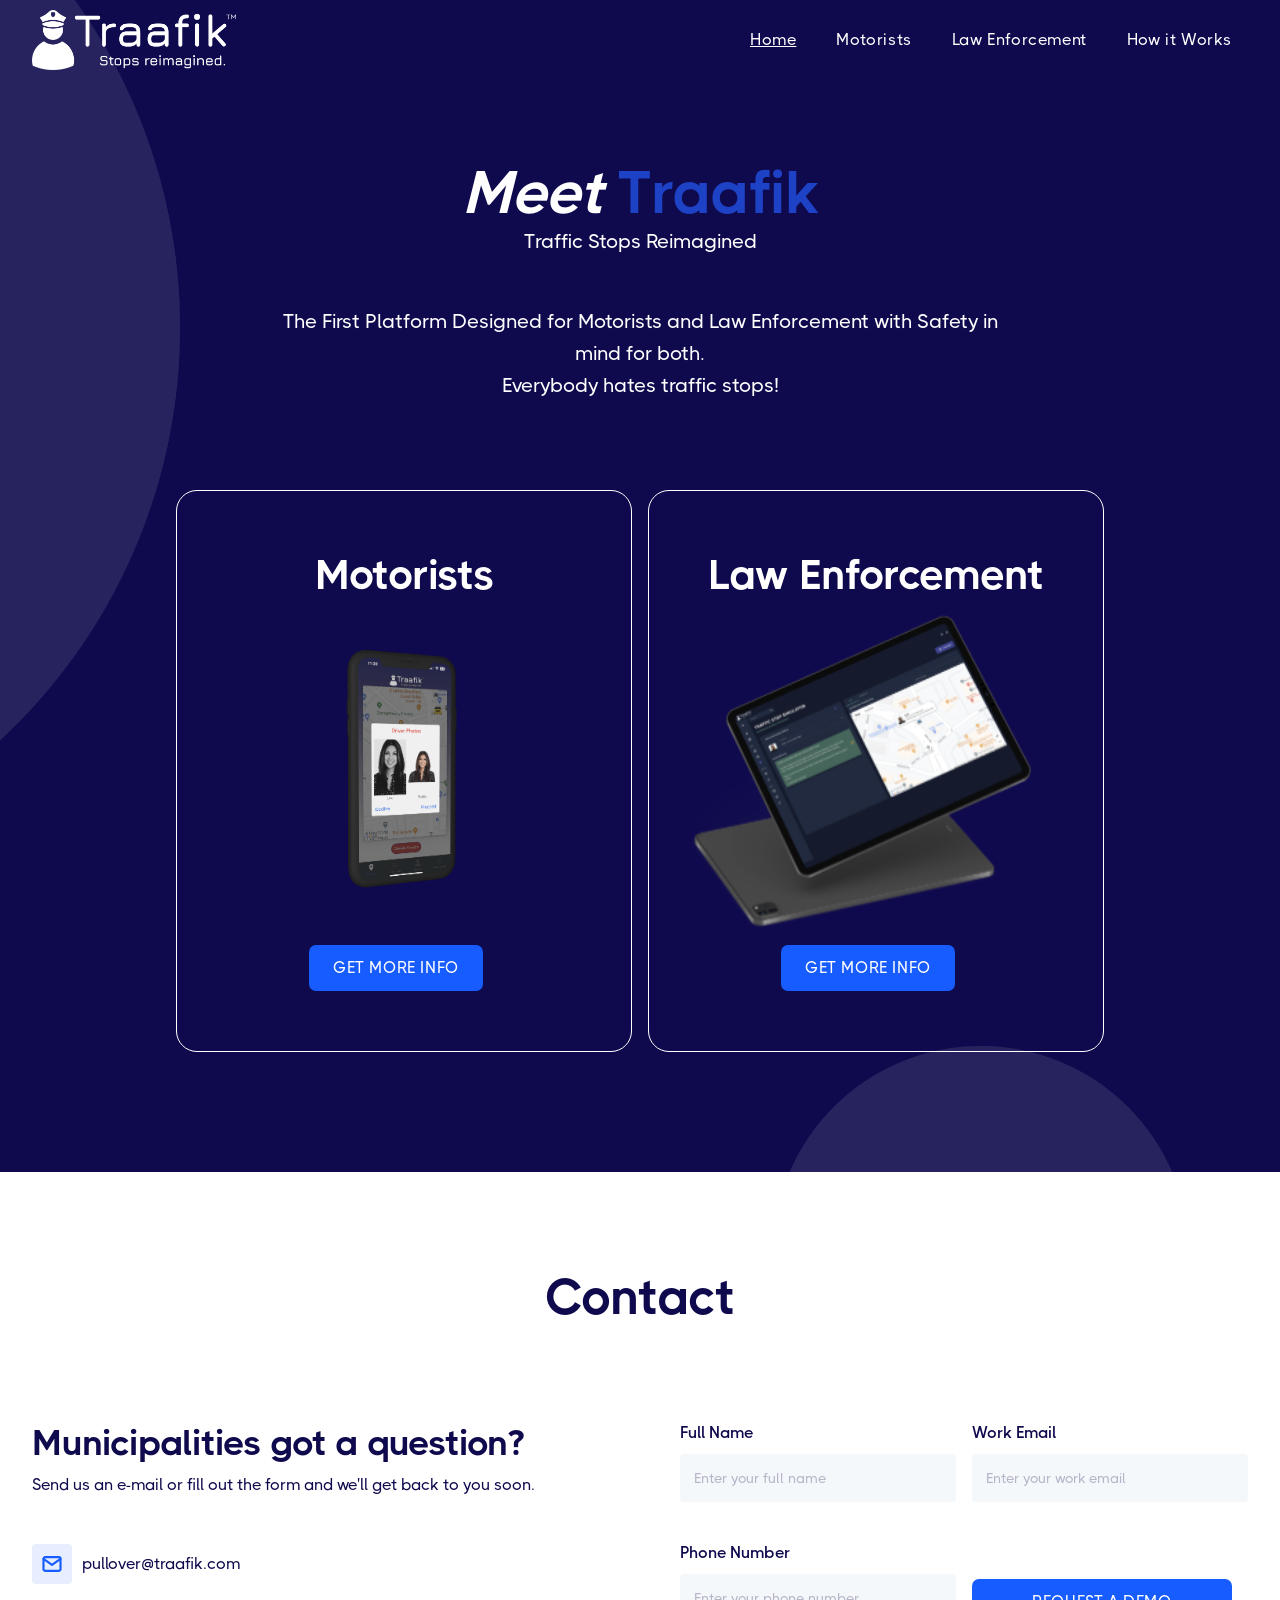
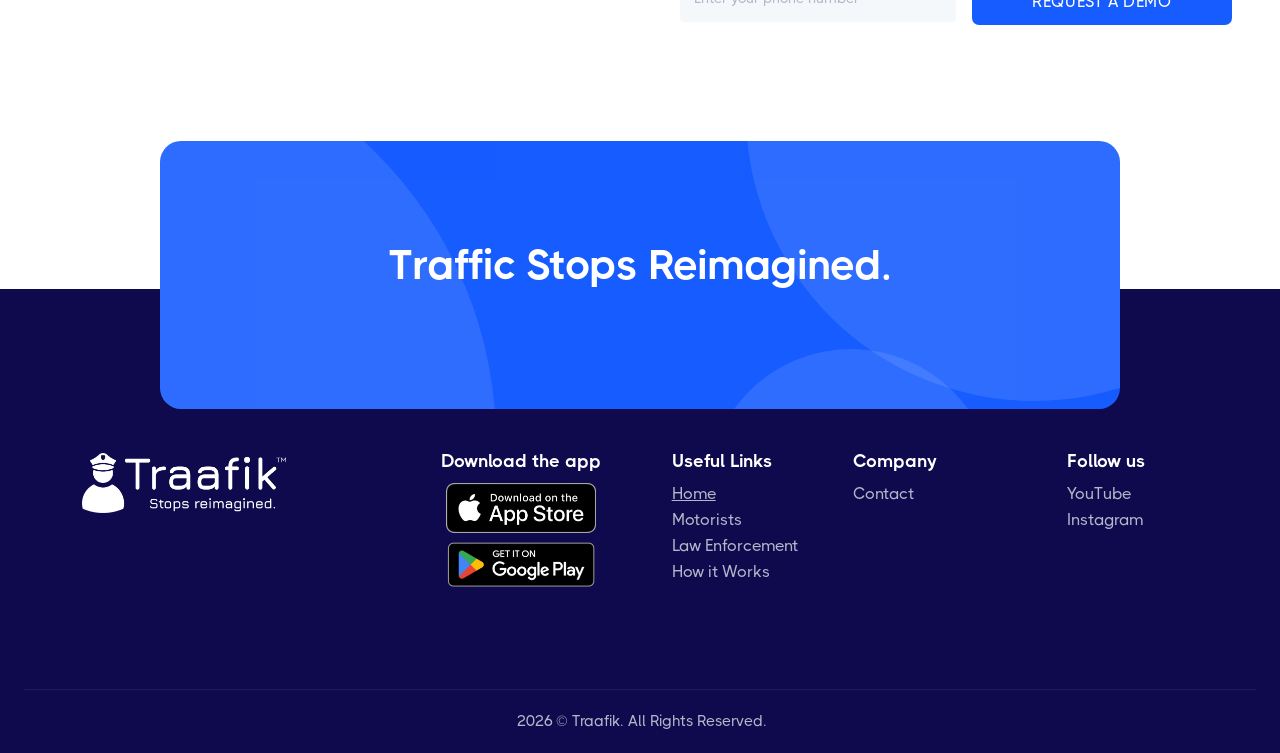
==== commit 2041eafb: "phase 1" ====
--- a/index.html
+++ b/index.html
@@ -18,8 +18,7 @@
 <link href="https://fonts.googleapis.com" rel="preconnect"/>
 <link href="https://fonts.gstatic.com" rel="preconnect" crossorigin="anonymous"/>
 <script src="js/webfont.js" type="text/javascript"></script>
-<script type="text/javascript">WebFont.load({  google: {    families: ["Manrope:regular,500,600,700,800"]  }});</script>
-<script type="text/javascript">!function(o,c){var n=c.documentElement,t=" w-mod-";n.className+=t+"js",("ontouchstart"in o||o.DocumentTouch&&c instanceof DocumentTouch)&&(n.className+=t+"touch")}(window,document);</script>
+<script src="src/js/head.js" type="text/javascript"></script>
 <link href="images/favicon.png" rel="shortcut icon" type="image/x-icon"/>
 <link href="images/apple-touch-icon.png" rel="apple-touch-icon"/>
 
@@ -203,51 +202,7 @@
 <script src="js/jquery-3.5.1.min.js" type="text/javascript"></script>
 <script src="js/webflow.chunk.js" type="text/javascript"></script>
 <script src="js/webflow.js" type="text/javascript"></script>
-<script>
-$('.footer-link-year').text(new Date().getFullYear());
-</script>
-
-<script>
-(function () {
-  var url = 'https://dialtoneapp.com/api/v1/store-data/traafik';
-  var form = document.getElementById('wf-form-home-page-form');
-  if (form) {
-    form.addEventListener('submit', function (event) {
-      event.preventDefault();
-      var nameInput = document.getElementById('FNAME-2');
-      var emailInput = document.getElementById('EMAIL-5');
-      var phoneInput = document.getElementById('PHONE-2');
-      var companyInput = document.getElementById('CMPNY');
-      var websiteInput = document.getElementById('WEB-2');
-      var positionInput = document.getElementById('POS-2');
-      var payload = {
-        name: nameInput ? nameInput.value.trim() : '',
-        email: emailInput ? emailInput.value.trim() : '',
-        phone: phoneInput ? phoneInput.value.trim() : '',
-        company: companyInput ? companyInput.value.trim() : '',
-        website: websiteInput ? websiteInput.value.trim() : '',
-        position: positionInput ? positionInput.value.trim() : ''
-      };
-
-      fetch(url, {
-        method: 'POST',
-        headers: {
-          'Content-Type': 'application/json'
-        },
-        body: JSON.stringify(payload)
-      })
-        .then(function (response) {
-          if (response.status === 201) {
-            alert("Thanks we'll be in touch soon!");
-          }
-          return response;
-        })
-        .catch(function () {});
-    });
-  }
-
-})();
-</script>
+<script type="module" src="src/js/main.js"></script>
 
 </body>
 </html>
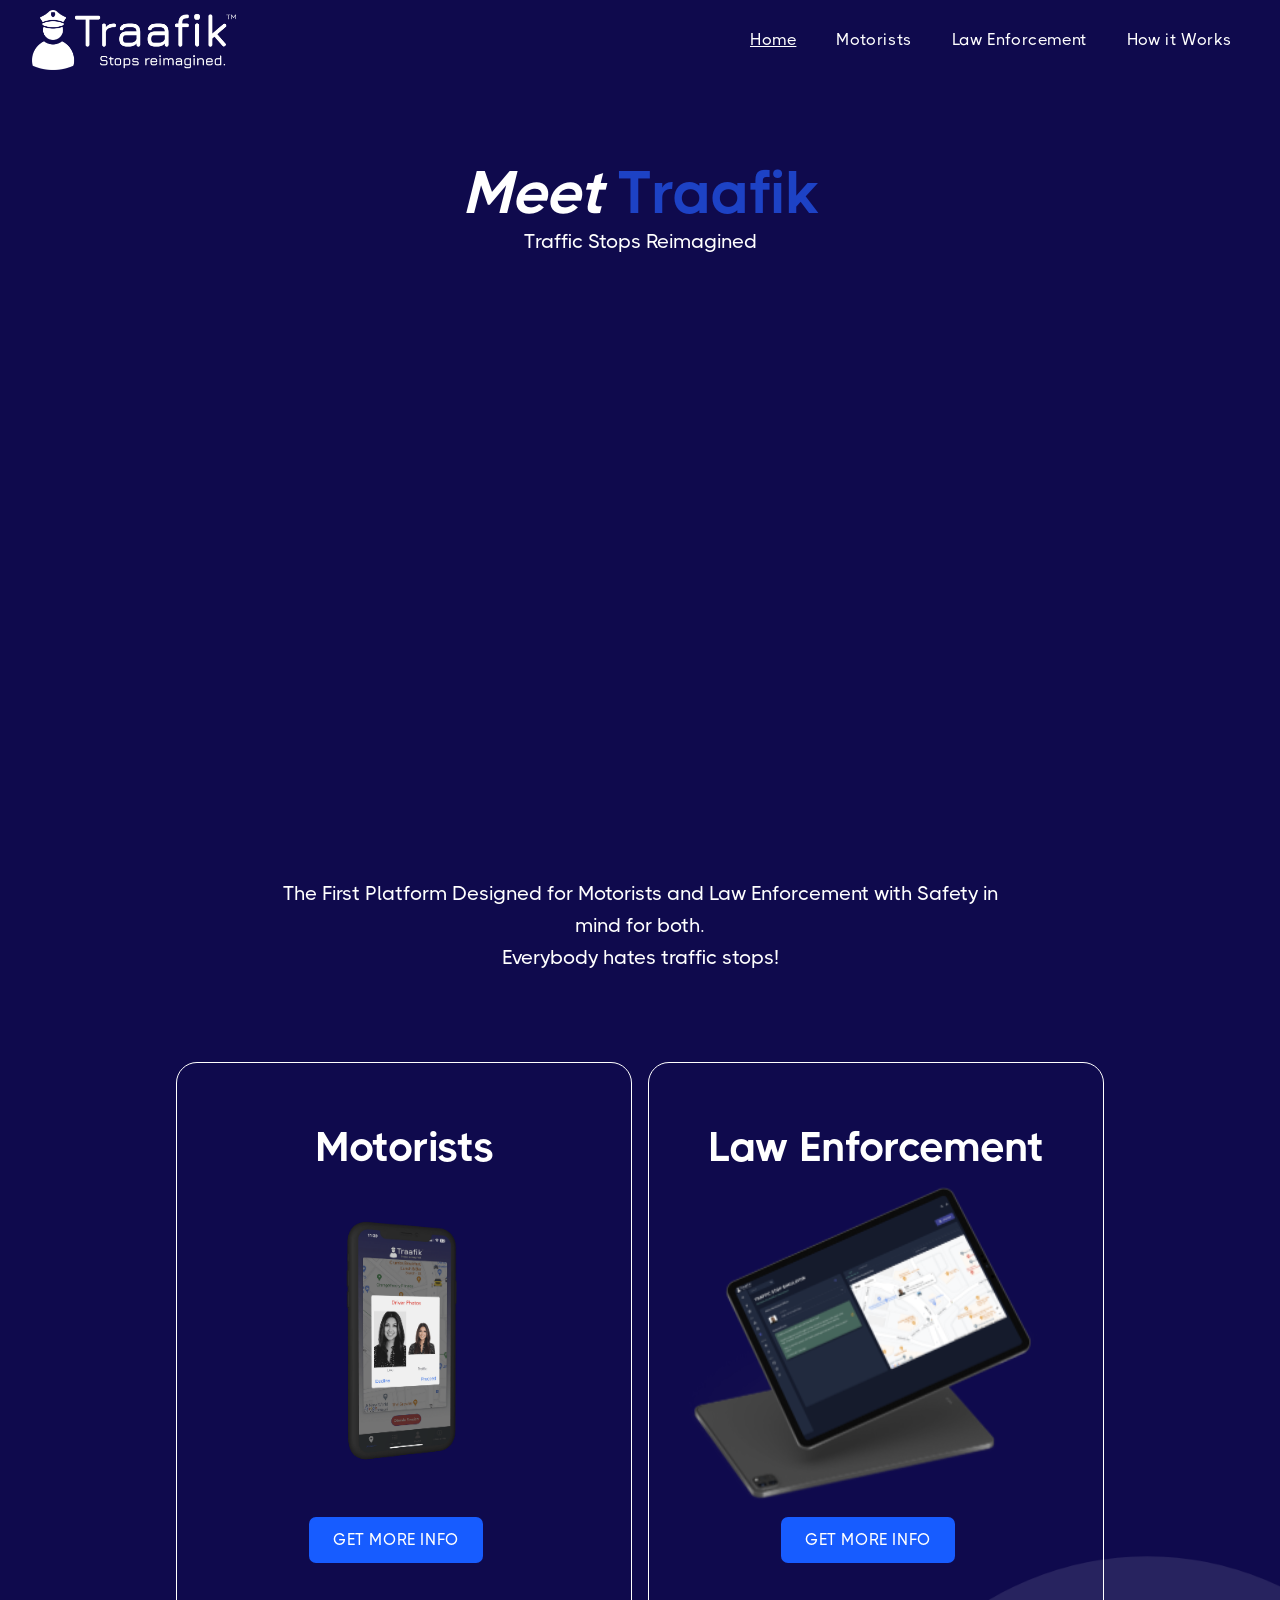
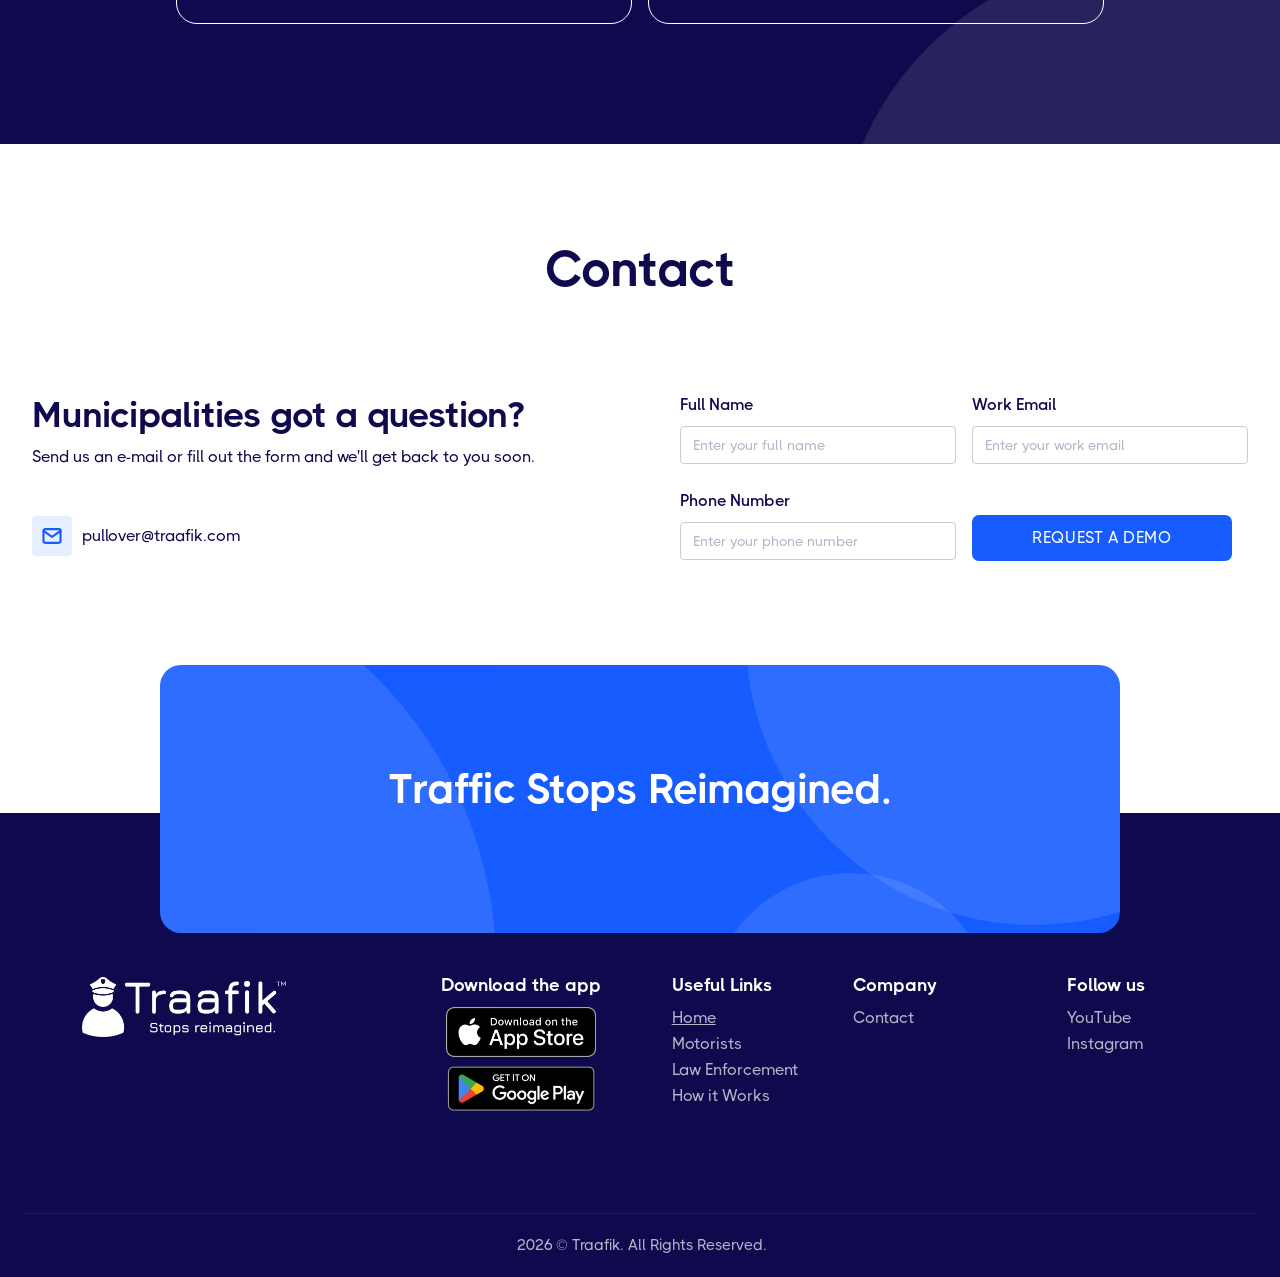
==== commit 4eb0446a: "video" ====
--- a/index.html
+++ b/index.html
@@ -14,10 +14,10 @@
 <meta property="og:type" content="website"/>
 <meta content="summary_large_image" name="twitter:card"/>
 <meta content="width=device-width, initial-scale=1" name="viewport"/>
-<link href="css/traafik.webflow.css" rel="stylesheet" type="text/css"/>
+<link href="css/traafik.css" rel="stylesheet" type="text/css"/>
 <link href="https://fonts.googleapis.com" rel="preconnect"/>
 <link href="https://fonts.gstatic.com" rel="preconnect" crossorigin="anonymous"/>
-<script src="js/webfont.js" type="text/javascript"></script>
+<link href="https://fonts.googleapis.com/css2?family=Manrope:wght@400;500;600;700;800&display=swap" rel="stylesheet"/>
 <script src="src/js/head.js" type="text/javascript"></script>
 <link href="images/favicon.png" rel="shortcut icon" type="image/x-icon"/>
 <link href="images/apple-touch-icon.png" rel="apple-touch-icon"/>
@@ -44,6 +44,8 @@
       <span class="text-span-2">Meet </span><span class="homeherotext__highlight">Traafik</span>
     </h1>
     <p data-w-id="f5007b76-4ee8-5b5c-ec59-693c385b30fb" class="hero--bodycopy">Traffic Stops Reimagined</p>
+    <iframe class="how-it-works-video" src="https://www.youtube.com/embed/H5Bxi9L3FVk" title="YouTube video player" frameborder="0" allow="accelerometer; autoplay; clipboard-write; encrypted-media; gyroscope; picture-in-picture; web-share" referrerpolicy="strict-origin-when-cross-origin" allowfullscreen></iframe>
+    <p>&nbsp;</p>
     <p data-w-id="b7af3a90-fa7d-0487-5f30-d473e2230e55" class="hero--bodycopy">The First Platform Designed for Motorists and Law Enforcement with Safety in mind for both. <br/>Everybody hates traffic stops!</p>
     <div class="spacer-medium"></div>
     <div data-w-id="f5007b76-4ee8-5b5c-ec59-693c385b30fd" class="div-block-3">
@@ -199,9 +201,6 @@
   </div>
 </div>
 
-<script src="js/jquery-3.5.1.min.js" type="text/javascript"></script>
-<script src="js/webflow.chunk.js" type="text/javascript"></script>
-<script src="js/webflow.js" type="text/javascript"></script>
 <script type="module" src="src/js/main.js"></script>
 
 </body>
--- a/css/traafik.css
+++ b/css/traafik.css
@@ -0,0 +1,2741 @@
+html {
+  -webkit-text-size-adjust: 100%;
+  -ms-text-size-adjust: 100%;
+  font-family: sans-serif;
+}
+body {
+  margin: 0;
+}
+details,
+footer,
+main,
+nav,
+section {
+  display: block;
+}
+a {
+  background-color: #0000;
+}
+a:active,
+a:hover {
+  outline: 0;
+}
+h1 {
+  margin: 0.67em 0;
+  font-size: 2em;
+}
+img {
+  border: 0;
+}
+svg:not(:root) {
+  overflow: hidden;
+}
+input {
+  color: inherit;
+  font: inherit;
+  margin: 0;
+}
+input::-moz-focus-inner {
+  border: 0;
+  padding: 0;
+}
+input {
+  line-height: normal;
+}
+input[type="number"]::-webkit-inner-spin-button,
+input[type="number"]::-webkit-outer-spin-button {
+  height: auto;
+}
+* {
+  box-sizing: border-box;
+}
+html {
+  height: 100%;
+}
+body {
+  color: #333;
+  background-color: #fff;
+  min-height: 100%;
+  margin: 0;
+  font-family: Arial, sans-serif;
+  font-size: 14px;
+  line-height: 20px;
+}
+img {
+  vertical-align: middle;
+  max-width: 100%;
+  display: inline-block;
+}
+html.w-mod-touch * {
+  background-attachment: scroll !important;
+}
+.w-inline-block {
+  max-width: 100%;
+  display: inline-block;
+}
+.w-button {
+  color: #fff;
+  line-height: inherit;
+  cursor: pointer;
+  background-color: #3898ec;
+  border: 0;
+  border-radius: 0;
+  padding: 9px 15px;
+  text-decoration: none;
+  display: inline-block;
+}
+input.w-button {
+  -webkit-appearance: button;
+}
+h1,
+h2 {
+  margin-bottom: 10px;
+  font-weight: 700;
+}
+h1 {
+  margin-top: 20px;
+  font-size: 38px;
+  line-height: 44px;
+}
+h2 {
+  margin-top: 20px;
+  font-size: 32px;
+  line-height: 36px;
+}
+p {
+  margin-top: 0;
+  margin-bottom: 10px;
+}
+.w-form {
+  margin: 0 0 15px;
+}
+.w-form-done {
+  text-align: center;
+  background-color: #ddd;
+  padding: 20px;
+  display: none;
+}
+.w-form-fail {
+  background-color: #ffdede;
+  margin-top: 10px;
+  padding: 10px;
+  display: none;
+}
+.w-input {
+  color: #333;
+  vertical-align: middle;
+  background-color: #fff;
+  border: 1px solid #ccc;
+  width: 100%;
+  height: 38px;
+  margin-bottom: 10px;
+  padding: 8px 12px;
+  font-size: 14px;
+  line-height: 1.42857;
+  display: block;
+}
+.w-input::placeholder {
+  color: #999;
+}
+.w-input:focus {
+  border-color: #3898ec;
+  outline: 0;
+}
+@media screen and (max-width: 767px) {
+  .w-nav-brand {
+    padding-left: 10px;
+  }
+}
+.w-nav {
+  z-index: 1000;
+  background: #ddd;
+  position: relative;
+}
+.w-nav:before,
+.w-nav:after {
+  content: " ";
+  grid-area: 1/1/2/2;
+  display: table;
+}
+.w-nav:after {
+  clear: both;
+}
+.w-nav-brand {
+  float: left;
+  color: #333;
+  text-decoration: none;
+  position: relative;
+}
+.w-nav-link {
+  vertical-align: top;
+  color: #222;
+  text-align: left;
+  margin-left: auto;
+  margin-right: auto;
+  padding: 20px;
+  text-decoration: none;
+  display: inline-block;
+  position: relative;
+}
+.w-nav-link.w--current {
+  color: #0082f3;
+}
+.w-nav-menu {
+  float: right;
+  position: relative;
+}
+.w-nav-overlay {
+  width: 100%;
+  display: none;
+  position: absolute;
+  top: 100%;
+  left: 0;
+  right: 0;
+  overflow: hidden;
+}
+.w-nav-overlay [data-nav-menu-open] {
+  top: 0;
+}
+.w-nav[data-animation="over-left"] .w-nav-overlay {
+  width: auto;
+}
+.w-nav[data-animation="over-left"] .w-nav-overlay,
+.w-nav[data-animation="over-left"] [data-nav-menu-open] {
+  z-index: 1;
+  top: 0;
+  right: auto;
+}
+.w-nav[data-animation="over-right"] .w-nav-overlay {
+  width: auto;
+}
+.w-nav[data-animation="over-right"] .w-nav-overlay,
+.w-nav[data-animation="over-right"] [data-nav-menu-open] {
+  z-index: 1;
+  top: 0;
+  left: auto;
+}
+.w-nav-button {
+  float: right;
+  cursor: pointer;
+  -webkit-tap-highlight-color: #0000;
+  tap-highlight-color: #0000;
+  -webkit-user-select: none;
+  user-select: none;
+  padding: 18px;
+  font-size: 24px;
+  display: none;
+  position: relative;
+}
+.w-nav-button:focus {
+  outline: 0;
+}
+.w-nav-button.w--open {
+  color: #fff;
+  background-color: #c8c8c8;
+}
+.w-nav[data-collapse="all"] .w-nav-menu {
+  display: none;
+}
+.w-nav[data-collapse="all"] .w-nav-button {
+  display: block;
+}
+@media screen and (max-width: 991px) {
+  .w-nav[data-collapse="medium"] .w-nav-menu {
+    display: none;
+  }
+  .w-nav[data-collapse="medium"] .w-nav-button {
+    display: block;
+  }
+}
+@media screen and (max-width: 767px) {
+  .w-nav[data-collapse="small"] .w-nav-menu {
+    display: none;
+  }
+  .w-nav[data-collapse="small"] .w-nav-button {
+    display: block;
+  }
+  .w-nav-brand {
+    padding-left: 10px;
+  }
+}
+@media screen and (max-width: 479px) {
+  .w-nav[data-collapse="tiny"] .w-nav-menu {
+    display: none;
+  }
+  .w-nav[data-collapse="tiny"] .w-nav-button {
+    display: block;
+  }
+}
+@keyframes spin {
+  0% {
+    transform: rotate(0);
+  }
+  to {
+    transform: rotate(360deg);
+  }
+}
+@font-face {
+  font-family: Thicccboi;
+  src: url(../fonts/THICCCBOI-Bold.woff2) format("woff2");
+  font-weight: 700;
+  font-style: normal;
+  font-display: swap;
+}
+@font-face {
+  font-family: Thicccboi;
+  src: url(../fonts/THICCCBOI-Medium.woff2) format("woff2");
+  font-weight: 500;
+  font-style: normal;
+  font-display: swap;
+}
+@font-face {
+  font-family: Thicccboi;
+  src: url(../fonts/THICCCBOI-SemiBold.woff2) format("woff2");
+  font-weight: 600;
+  font-style: normal;
+  font-display: swap;
+}
+:root {
+  --midnight-blue: #0f0a4d;
+  --ultramarine-blue: #175cff;
+  --white: white;
+  --muted-text: #b6b5c9;
+  --white-smoke: #f5f8fa;
+}
+body {
+  color: var(--midnight-blue);
+  font-family: Thicccboi, Arial, sans-serif;
+  font-size: 16px;
+  font-weight: 500;
+  line-height: 22px;
+}
+h1 {
+  color: var(--midnight-blue);
+  margin-top: 0;
+  margin-bottom: 10px;
+  font-family: Thicccboi, Arial, sans-serif;
+  font-size: 48px;
+  font-weight: 700;
+  line-height: 54px;
+}
+h2 {
+  color: var(--midnight-blue);
+  margin-top: 0;
+  margin-bottom: 10px;
+  font-family: Thicccboi, Arial, sans-serif;
+  font-size: 42px;
+  font-weight: 700;
+  line-height: 48px;
+}
+p {
+  color: var(--midnight-blue);
+  margin-bottom: 10px;
+  font-family: Thicccboi, Arial, sans-serif;
+  font-weight: 500;
+}
+a {
+  color: var(--midnight-blue);
+  font-weight: 700;
+  text-decoration: underline;
+  transition: color 0.3s;
+}
+a:hover {
+  color: var(--ultramarine-blue);
+}
+img {
+  max-width: 100%;
+  display: inline-block;
+}
+label {
+  margin-bottom: 10px;
+  font-weight: 600;
+  display: block;
+}
+.logo-wrapper {
+  flex-direction: row;
+  flex: 1;
+  justify-content: center;
+  align-items: center;
+  display: flex;
+}
+.menu-button {
+  width: 32px;
+  padding: 10px 0;
+}
+.menu-button.w--open {
+  z-index: 5;
+  background-color: #0000;
+}
+.nav-bar {
+  background-color: #0000;
+  flex-wrap: wrap;
+  justify-content: space-between;
+  align-items: center;
+  height: 80px;
+  display: flex;
+  position: absolute;
+  top: 0;
+  left: 0;
+  right: 0;
+}
+.nav-menu {
+  flex-direction: row;
+  flex: 0 auto;
+  align-items: center;
+  height: 100%;
+  display: flex;
+}
+.nav-menu.white {
+  height: 80px;
+}
+.brand {
+  flex: 1;
+  padding-left: 0;
+}
+.brand.footer-logo {
+  flex: 0 auto;
+  padding: 4px 10px 4px 0;
+}
+.logo {
+  max-height: 60px;
+}
+.section.blue {
+  background-color: var(--midnight-blue);
+}
+.section.law-e {
+  margin-top: 60px;
+  margin-bottom: 60px;
+  padding-top: 60px;
+  padding-bottom: 0;
+  position: relative;
+}
+.section.contact {
+  margin-top: 80px;
+}
+.container {
+  flex: 0 1280px;
+  max-width: 1280px;
+  margin-left: auto;
+  margin-right: auto;
+  padding-left: 32px;
+  padding-right: 32px;
+  position: relative;
+}
+.container.footer-block {
+  padding-left: 0;
+  padding-right: 0;
+}
+.container.navbar {
+  align-items: center;
+  height: 100%;
+  display: flex;
+}
+.container.features {
+  padding-top: 40px;
+  padding-bottom: 40px;
+}
+.container.contact {
+  margin-bottom: 80px;
+}
+.text-field {
+  background-color: var(--white-smoke);
+  border: 2px solid #0000;
+  border-radius: 4px;
+  height: 48px;
+  margin-bottom: 24px;
+  transition: border-color 0.2s;
+}
+.text-field:hover {
+  border-color: var(--ultramarine-blue);
+}
+.text-field:active {
+  border-style: solid;
+}
+.text-field:focus {
+  border-color: var(--ultramarine-blue);
+}
+.text-field::placeholder {
+  color: var(--muted-text);
+}
+.error-message {
+  color: var(--white);
+  letter-spacing: 0.2px;
+  background-color: #e53b47;
+  border-radius: 4px;
+  padding: 12px 16px;
+  font-weight: 700;
+}
+.nav-link-wrap {
+  color: var(--white);
+  letter-spacing: 0.6px;
+  text-transform: none;
+  flex-direction: row;
+  justify-content: flex-start;
+  align-items: center;
+  height: 100%;
+  margin-left: 8px;
+  padding: 8px 16px;
+  font-weight: 500;
+  text-decoration: none;
+  transition: background-color 0.3s;
+  display: flex;
+}
+.nav-link-wrap:hover {
+  color: var(--white);
+  background-color: #ffffff1a;
+}
+.nav-link-wrap.w--current {
+  text-transform: none;
+  text-decoration: underline;
+}
+.menu-line {
+  background-color: var(--white);
+  transform-origin: 0%;
+  width: 100%;
+  height: 2px;
+}
+.menu-line.top {
+  transform-origin: 0%;
+  margin-bottom: 8px;
+}
+.section-title {
+  z-index: 1;
+  margin-bottom: 10px;
+  font-size: 42px;
+  font-weight: 700;
+  line-height: 48px;
+}
+.section-title.margin-bottom {
+  margin-bottom: 48px;
+}
+.section-title.margin-bottom.center {
+  text-align: center;
+  width: 50%;
+  margin-left: auto;
+  margin-right: auto;
+}
+.section-title.law-e {
+  margin-bottom: 100px;
+  font-size: 50px;
+  line-height: 1;
+}
+.footer {
+  background-color: var(--midnight-blue);
+  flex-direction: column;
+  padding-top: 120px;
+  padding-left: 24px;
+  padding-right: 24px;
+  position: relative;
+}
+.copyright-link {
+  color: #fff;
+  cursor: pointer;
+  font-weight: 400;
+  text-decoration: none;
+}
+.copyright-link.muted {
+  color: var(--muted-text);
+  transition: color 0.2s;
+}
+.copyright-link.muted:hover {
+  color: var(--white);
+}
+.copyright-link.muted.margin-bottom {
+  margin-bottom: 4px;
+}
+.copyright-link.muted.margin-bottom.w--current {
+  text-decoration: underline;
+}
+.brand-block-footer {
+  align-items: center;
+  margin-bottom: 10px;
+  display: flex;
+}
+.footer-bg {
+  z-index: 0;
+  background-color: var(--midnight-blue);
+  opacity: 0.3;
+  display: block;
+  position: absolute;
+  inset: 0;
+}
+.footer-section {
+  z-index: 1;
+  grid-column-gap: 24px;
+  grid-row-gap: 16px;
+  grid-template-rows: auto;
+  grid-template-columns: 2fr 1fr 1fr 1fr 1fr;
+  grid-auto-columns: 1fr;
+  place-items: start center;
+  padding-top: 40px;
+  padding-bottom: 40px;
+  display: grid;
+  position: relative;
+}
+.footer-col {
+  font-style: normal;
+}
+.footer-col.flex-vertical {
+  flex-direction: column;
+  display: flex;
+}
+.footer-col.first {
+  padding-right: 48px;
+}
+.footer-title {
+  color: var(--white);
+  margin-bottom: 10px;
+  font-size: 18px;
+  font-weight: 700;
+  line-height: 24px;
+}
+.primary-btn {
+  background-color: var(--ultramarine-blue);
+  color: var(--white);
+  text-align: center;
+  letter-spacing: 0.6px;
+  text-transform: uppercase;
+  cursor: pointer;
+  border-radius: 7px;
+  align-self: center;
+  margin-top: 16px;
+  margin-right: 16px;
+  padding: 12px 24px;
+  font-size: 16px;
+  font-weight: 500;
+  line-height: 22px;
+  text-decoration: none;
+  transition:
+    color 0.3s,
+    background-color 0.3s;
+}
+.primary-btn:hover {
+  border-color: var(--midnight-blue);
+  background-color: var(--midnight-blue);
+  color: var(--white);
+}
+.contact-icon {
+  background-color: #175cff1a;
+  border-radius: 4px;
+  justify-content: center;
+  align-items: center;
+  width: 40px;
+  height: 40px;
+  margin-right: 10px;
+  display: flex;
+}
+.additional-feature-icon-img {
+  width: 20px;
+  height: 20px;
+}
+.success-message {
+  background-color: var(--ultramarine-blue);
+  color: var(--white);
+  border-radius: 8px;
+  font-weight: 700;
+}
+.contact-grid {
+  grid-column-gap: 80px;
+  grid-row-gap: 16px;
+  grid-template-rows: auto;
+  grid-template-columns: 1fr 1fr;
+  grid-auto-columns: 1fr;
+  display: grid;
+}
+.contact-block {
+  align-items: flex-start;
+  margin-bottom: 24px;
+  display: flex;
+}
+.contact-block.center {
+  align-items: center;
+}
+.contact-info-text {
+  color: var(--midnight-blue);
+  font-weight: 500;
+  text-decoration: none;
+  transition: color 0.2s;
+}
+.contact-info-text:hover {
+  color: var(--ultramarine-blue);
+}
+.contact-title {
+  margin-top: 0;
+  margin-bottom: 10px;
+  font-size: 36px;
+  font-weight: 800;
+  line-height: 42px;
+}
+.contact-paragraph {
+  margin-bottom: 48px;
+}
+.section-flex-wrap {
+  display: flex;
+}
+.section-flex-wrap.center {
+  align-items: center;
+}
+.section-flex-wrap.center.features {
+  padding-top: 120px;
+  padding-bottom: 120px;
+}
+.section-flex-wrap.center.features.flip-position {
+  padding-top: 0;
+  padding-bottom: 0;
+}
+.section-paragraph {
+  margin-bottom: 48px;
+  font-size: 20px;
+  line-height: 1.3;
+}
+.section-paragraph._60ch {
+  max-width: 60ch;
+  margin-left: auto;
+  margin-right: auto;
+  font-size: 30px;
+}
+.white-paragraph {
+  color: var(--white);
+}
+.white-paragraph.hide {
+  display: none;
+}
+.cta-container {
+  flex-direction: column;
+  justify-content: center;
+  align-items: center;
+  width: 60%;
+  margin-left: auto;
+  margin-right: auto;
+  display: flex;
+}
+.cta-circle {
+  opacity: 0.1;
+  position: absolute;
+}
+.cta-circle.left {
+  width: 85%;
+  top: -40%;
+  left: -50%;
+}
+.cta-circle.right-top {
+  width: 60%;
+  top: -118%;
+  right: -21%;
+}
+.cta-circle.right-bottom {
+  width: 30%;
+  right: 13%;
+}
+.intro-section {
+  background-color: var(--midnight-blue);
+  background-image: url(images/utility-bg.png);
+  background-position: 50%;
+  background-size: cover;
+  height: auto;
+  margin-bottom: 100px;
+  padding-top: 160px;
+  padding-bottom: 120px;
+}
+.intro-title {
+  color: var(--white);
+  margin-bottom: 0;
+  font-size: 60px;
+  line-height: 66px;
+}
+.spacer-medium {
+  height: 40px;
+}
+.footer-cta-itle {
+  color: var(--white);
+  text-align: center;
+  margin-bottom: 20px;
+  font-size: 42px;
+  font-weight: 700;
+  line-height: 48px;
+}
+.footer-cta-wrap {
+  z-index: 200;
+  background-color: var(--ultramarine-blue);
+  border-radius: 21px;
+  max-width: 60rem;
+  margin-bottom: -120px;
+  margin-left: auto;
+  margin-right: auto;
+  padding-top: 60px;
+  padding-bottom: 60px;
+  position: relative;
+  overflow: hidden;
+}
+.bottom-footer {
+  border-top: 1px solid #ffffff1a;
+  margin-top: 60px;
+  padding-top: 20px;
+  padding-bottom: 20px;
+}
+.copywrite {
+  color: #fff;
+  text-align: center;
+  font-size: 15px;
+  font-weight: 500;
+  line-height: 23px;
+}
+.container-center {
+  text-align: center;
+  flex-direction: column;
+  justify-content: center;
+  align-items: center;
+  width: 60%;
+  margin-left: auto;
+  margin-right: auto;
+  display: flex;
+}
+.container-center.law-e {
+  width: 60%;
+  margin-top: 60px;
+  margin-bottom: 100px;
+  line-height: 1;
+}
+.div-block {
+  margin-left: auto;
+  margin-right: auto;
+}
+.div-block-2 {
+  opacity: 0.08;
+  mix-blend-mode: difference;
+  background-image: url(images/waves-circle-white.svg);
+  background-position: 0 0;
+  background-size: auto;
+  width: 370px;
+  height: 370px;
+  position: absolute;
+  inset: auto auto 0% 10%;
+}
+.blue {
+  color: var(--ultramarine-blue);
+}
+.homehero--content {
+  text-align: center;
+  flex: none;
+  max-width: 58rem;
+  margin-left: auto;
+  margin-right: auto;
+}
+.homeherotext__highlight {
+  color: #1d42c5;
+  font-weight: 700;
+}
+.hero--bodycopy {
+  color: #fff;
+  max-width: 720px;
+  margin-bottom: 3rem;
+  margin-left: auto;
+  margin-right: auto;
+  font-size: 20px;
+  font-weight: 400;
+  line-height: 1.6;
+}
+.div-block-3 {
+  grid-column-gap: 16px;
+  grid-row-gap: 16px;
+  grid-template-rows: auto;
+  grid-template-columns: 1fr 1fr;
+  grid-auto-columns: 1fr;
+  display: grid;
+}
+.hero-choose-block {
+  grid-row-gap: 20px;
+  perspective: 2000px;
+  cursor: pointer;
+  border: 1px solid #fff;
+  border-radius: 21px;
+  flex-direction: column;
+  justify-content: center;
+  align-items: center;
+  padding: 60px 20px;
+  text-decoration: none;
+  transition-property: all;
+  display: flex;
+}
+.hero-choose-block:hover {
+  background-color: #ffffff3b;
+  background-image: linear-gradient(140deg, #0f0a4da1, #175cff87);
+  text-decoration: none;
+}
+.intro-image {
+  transform-style: preserve-3d;
+  max-width: 400px;
+  max-height: 280px;
+  transform: scale(1.3) rotateX(10deg) rotateY(-10deg) rotate(0);
+}
+.intro-image.tablet {
+  transform-style: preserve-3d;
+  max-width: 400px;
+}
+.transition {
+  z-index: 2000;
+  width: 100%;
+  height: 100vh;
+  display: none;
+  position: fixed;
+  inset: 0% 0% auto;
+  transform: none;
+}
+.transition-trigger {
+  z-index: 20;
+  padding: 0;
+  display: none;
+}
+.transition-content {
+  flex-direction: column;
+  justify-content: center;
+  align-items: center;
+  width: 100%;
+  height: 100vh;
+  display: flex;
+  position: absolute;
+  inset: 0%;
+}
+.transition-bg {
+  z-index: 1;
+  color: #0f0a4d;
+  flex-direction: column;
+  justify-content: flex-start;
+  align-items: stretch;
+  display: flex;
+  position: absolute;
+  inset: 0%;
+}
+.transition-color {
+  background-color: var(--midnight-blue);
+  width: 100%;
+  height: 100%;
+  position: relative;
+}
+.transition-color-border {
+  background-color: #b798c1;
+  width: 100%;
+  height: 10px;
+  margin-bottom: -8px;
+  position: absolute;
+  inset: auto 0% 0%;
+}
+.transition-lottie {
+  width: 100%;
+  margin-bottom: -5px;
+  position: relative;
+}
+.transition-logo-img {
+  z-index: 2;
+  width: 7em;
+  position: relative;
+}
+.hide {
+  display: none;
+}
+.form-contact {
+  grid-column-gap: 16px;
+  grid-row-gap: 16px;
+  flex-direction: row;
+  grid-template-rows: auto auto;
+  grid-template-columns: 1fr 1fr;
+  grid-auto-columns: 1fr;
+  display: grid;
+}
+.form-contact_wrapper {
+  display: block;
+}
+.contact-header {
+  text-align: center;
+  margin-left: auto;
+  margin-right: auto;
+}
+.text-span-2 {
+  font-style: italic;
+}
+.footer-link-year {
+  padding-left: 0.2rem;
+  padding-right: 0.2rem;
+}
+.how-it-works-video {
+  width: min(92vw, 960px);
+  aspect-ratio: 16 / 9;
+  height: auto;
+  border: 0;
+  margin: 1.5rem auto 0;
+  display: block;
+}
+.how-it-works-page .section.law-e {
+  padding-top: 0.1rem;
+  padding-bottom: 0.1rem;
+  margin-bottom: 0;
+}
+@media screen and (min-width: 1440px) {
+  .copywrite {
+    font-size: 17px;
+  }
+}
+@media screen and (max-width: 991px) {
+  h1 {
+    font-size: 46px;
+    line-height: 52px;
+  }
+  h2 {
+    font-size: 40px;
+    line-height: 46px;
+  }
+  .menu-button.w--open {
+    background-color: #0000;
+  }
+  .nav-menu {
+    z-index: 999;
+    background-color: var(--white);
+    flex-direction: column;
+    align-items: flex-start;
+    width: 100vw;
+    padding-top: 80px;
+    padding-left: 24px;
+    padding-right: 24px;
+    display: block;
+  }
+  .section {
+    padding-top: 104px;
+    padding-bottom: 104px;
+  }
+  .section.law-e {
+    margin-top: 0;
+  }
+  .container.features {
+    padding-top: 0;
+    padding-bottom: 0;
+  }
+  .nav-link-wrap {
+    color: var(--midnight-blue);
+    text-align: left;
+    height: auto;
+    margin-left: 0;
+    padding-top: 24px;
+    padding-bottom: 24px;
+    display: block;
+  }
+  .nav-link-wrap:hover {
+    color: var(--ultramarine-blue);
+  }
+  .section-title {
+    font-size: 36px;
+    line-height: 42px;
+  }
+  .section-title.margin-bottom.center {
+    width: 66.67%;
+  }
+  .footer-section {
+    grid-template-columns: 2fr 1fr 1fr 1fr;
+  }
+  .contact-grid {
+    grid-template-columns: 1fr;
+  }
+  .section-flex-wrap.center.features {
+    padding-top: 80px;
+    padding-bottom: 80px;
+  }
+  .cta-container {
+    z-index: 1;
+    position: relative;
+  }
+  .cta-circle.right-top {
+    top: auto;
+    bottom: 53%;
+  }
+  .intro-section {
+    padding-top: 184px;
+    padding-bottom: 104px;
+  }
+  .intro-title {
+    font-size: 54px;
+    line-height: 60px;
+  }
+  .footer-cta-wrap {
+    margin-left: 32px;
+    margin-right: 32px;
+  }
+  .container-center {
+    z-index: 1;
+    position: relative;
+  }
+  .hero--bodycopy {
+    max-width: 500px;
+    margin-bottom: 2rem;
+    font-size: 1.2em;
+  }
+  .div-block-3 {
+    grid-template-columns: 1fr 1fr;
+    padding-left: 40px;
+    padding-right: 40px;
+  }
+  .hero-choose-block {
+    min-width: 330px;
+    max-width: 350px;
+  }
+  .intro-image.tablet {
+    transform: translate(12px) scale(1.1) rotateX(10deg) rotateY(-10deg)
+      rotate(0);
+  }
+  .placeholder {
+    display: none;
+  }
+}
+@media screen and (max-width: 767px) {
+  h1 {
+    font-size: 44px;
+    line-height: 50px;
+  }
+  h2 {
+    font-size: 38px;
+    line-height: 44px;
+  }
+  .brand.footer-logo {
+    padding-right: 0;
+  }
+  .section {
+    padding-top: 88px;
+    padding-bottom: 88px;
+  }
+  .container.footer-block {
+    flex-flow: column wrap;
+    justify-content: flex-end;
+    align-items: flex-end;
+  }
+  .section-title.margin-bottom.center {
+    width: 100%;
+  }
+  .footer {
+    flex-direction: column;
+    padding-left: 4%;
+    padding-right: 4%;
+  }
+  .copyright-link.muted {
+    text-align: center;
+  }
+  .brand-block-footer {
+    flex-direction: column;
+    align-items: flex-start;
+    display: flex;
+  }
+  .footer-section {
+    grid-column-gap: 24px;
+    grid-row-gap: 16px;
+    flex-flow: column;
+    grid-template-rows: auto auto auto auto;
+    grid-template-columns: 1fr 1fr;
+    grid-auto-columns: 1fr;
+    display: grid;
+  }
+  .footer-col.flex-vertical {
+    order: 3;
+    justify-content: center;
+    align-items: center;
+  }
+  .footer-col.first {
+    flex-direction: column;
+    order: 1;
+    justify-content: center;
+    align-items: center;
+    padding-right: 0;
+  }
+  .footer-title {
+    text-align: center;
+  }
+  .contact-grid {
+    grid-template-rows: auto auto;
+    grid-template-columns: 1fr;
+  }
+  .section-flex-wrap {
+    flex-direction: column;
+  }
+  .section-flex-wrap.center.features.flip-position {
+    flex-direction: column-reverse;
+  }
+  .section-paragraph._60ch {
+    font-size: 25px;
+  }
+  .white-paragraph {
+    text-align: center;
+  }
+  .cta-circle.left {
+    top: -14%;
+  }
+  .cta-circle.right-top {
+    right: -33%;
+  }
+  .cta-circle.right-bottom {
+    width: 40%;
+    right: 5%;
+  }
+  .intro-section {
+    height: auto;
+    padding-top: 168px;
+    padding-bottom: 88px;
+  }
+  .intro-title {
+    font-size: 48px;
+    line-height: 54px;
+  }
+  .footer-cta-itle {
+    font-size: 36px;
+    line-height: 42px;
+  }
+  .container-center {
+    width: 80%;
+  }
+  .homehero--content {
+    text-align: center;
+    max-width: none;
+    padding-left: 2rem;
+    padding-right: 2rem;
+  }
+  .div-block-3 {
+    grid-column-gap: 32px;
+    grid-row-gap: 32px;
+    grid-template-columns: 1fr;
+    padding-left: 0;
+    padding-right: 0;
+  }
+  .placeholder {
+    display: block;
+  }
+  .how-it-works-video {
+    width: min(90vw, 360px);
+    margin-top: 1rem;
+  }
+}
+@media screen and (max-width: 479px) {
+  h1 {
+    font-size: 42px;
+    line-height: 48px;
+  }
+  h2 {
+    font-size: 36px;
+    line-height: 42px;
+  }
+  .menu-button.w--open {
+    background-color: #0000;
+  }
+  .nav-bar {
+    height: 64px;
+  }
+  .nav-menu {
+    width: 100vw;
+  }
+  .logo {
+    height: 28px;
+  }
+  .section {
+    padding-top: 80px;
+    padding-bottom: 80px;
+  }
+  .section-title.law-e {
+    font-size: 12vw;
+    line-height: 1;
+  }
+  .copyright-link {
+    font-weight: 400;
+  }
+  .brand-block-footer {
+    align-items: center;
+  }
+  .footer-section {
+    flex-direction: column;
+    grid-template-columns: 1fr;
+    width: 99.9999%;
+    display: flex;
+  }
+  .footer-col.flex-vertical,
+  .footer-col.first {
+    width: 100%;
+  }
+  .primary-btn.form {
+    margin-right: 0;
+  }
+  .contact-paragraph {
+    white-space: pre-line;
+  }
+  .section-flex-wrap.center.features {
+    padding-top: 48px;
+    padding-bottom: 48px;
+  }
+  .white-paragraph {
+    text-align: center;
+  }
+  .cta-circle.left {
+    width: 120%;
+    max-width: none;
+    left: -29%;
+  }
+  .cta-circle.right-top {
+    width: 80%;
+    bottom: 21%;
+    right: -40%;
+  }
+  .cta-circle.right-bottom {
+    width: 60%;
+    bottom: -14%;
+    right: 50%;
+  }
+  .intro-section {
+    padding-top: 136px;
+    padding-bottom: 80px;
+  }
+  .intro-title {
+    font-size: 16vw;
+    line-height: 0.9;
+  }
+  .footer-cta-itle {
+    font-size: 9vw;
+    line-height: 1;
+  }
+  .container-center.law-e {
+    font-size: 11vw;
+    line-height: 0.9;
+  }
+  .homehero--content {
+    padding-left: 0.5rem;
+    padding-right: 0.5rem;
+  }
+  .div-block-3 {
+    grid-column-gap: 32px;
+    grid-row-gap: 32px;
+    flex-direction: column;
+    grid-template-rows: auto;
+    grid-template-columns: 1fr;
+    grid-auto-columns: 1fr;
+    padding-left: 32px;
+    padding-right: 32px;
+    display: flex;
+  }
+  .hero-choose-block {
+    width: 100%;
+    min-width: auto;
+  }
+  .intro-image {
+    max-width: 120vw;
+  }
+  .intro-image.tablet {
+    max-width: 80vw;
+  }
+  .placeholder {
+    display: none;
+  }
+  .form-contact {
+    grid-template-columns: 1fr;
+  }
+}
+#w-node-_61d79d02-6f32-3ac1-3a64-2d6d34427012-86342a30,
+#w-node-bc5d9573-4eb1-8946-773c-79649adff0b7-86342a30,
+#w-node-_59d9dc21-6a17-1567-04de-d4ed3b7bb296-86342a30 {
+  grid-area: span 1 / span 1 / span 1 / span 1;
+}
+#w-node-fe42ffee-5a39-d248-8ef1-d09381361e41-8d2101f2 {
+  grid-area: 1/4/2/5;
+  justify-self: stretch;
+}
+#w-node-_9f477b3c-bb25-0563-08b2-b0c1d2d87120-8d2101f2 {
+  grid-area: 1/5/2/6;
+  justify-self: stretch;
+}
+@media screen and (max-width: 991px) {
+  #w-node-fb9f57f1-f22e-4f52-fbd4-6648e740125e-86342a30,
+  #w-node-ce9b9fd0-f1c1-c091-6b1d-518488cd41eb-86342a30 {
+    place-self: auto center;
+  }
+  #w-node-fe42ffee-5a39-d248-8ef1-d09381361e41-8d2101f2 {
+    grid-column: 3/4;
+  }
+  #w-node-_9f477b3c-bb25-0563-08b2-b0c1d2d87120-8d2101f2 {
+    grid-column: 4/5;
+  }
+}
+@media screen and (max-width: 767px) {
+  #w-node-bfcd3090-71c1-393f-9445-4fa187a42bc6-8d2101f2,
+  #w-node-_4c817d60-0c3a-be2a-9da0-1a0bedd089c4-8d2101f2 {
+    grid-area: span 1 / span 2 / span 1 / span 2;
+  }
+  #w-node-fe42ffee-5a39-d248-8ef1-d09381361e41-8d2101f2 {
+    grid-area: 3/1/4/2;
+  }
+  #w-node-_9f477b3c-bb25-0563-08b2-b0c1d2d87120-8d2101f2 {
+    grid-area: 4/1/5/3;
+    justify-self: stretch;
+  }
+}
+@media screen and (max-width: 479px) {
+  #w-node-_4c817d60-0c3a-be2a-9da0-1a0bedd089c4-8d2101f2 {
+    grid-area: span 1 / span 2 / span 1 / span 2;
+  }
+  #w-node-_2243fa56-e108-f17a-1f3c-87eba86c89b7-8d2101f2 {
+    order: 2;
+    grid-area: span 1 / span 2 / span 1 / span 2;
+  }
+  #w-node-fe42ffee-5a39-d248-8ef1-d09381361e41-8d2101f2 {
+    grid-area: 3/1/4/3;
+    justify-self: stretch;
+  }
+  #w-node-_9f477b3c-bb25-0563-08b2-b0c1d2d87120-8d2101f2 {
+    order: 4;
+  }
+}
+
+/* Shared components used across pages */
+
+.w-slider {
+  text-align:center;
+  clear:both;
+  -webkit-tap-highlight-color:#0000;
+  tap-highlight-color:#0000;
+  background:#ddd;
+  height:300px;
+  position:relative;
+}
+
+.w-slider-mask {
+  z-index:1;
+  white-space:nowrap;
+  height:100%;
+  display:block;
+  position:relative;
+  left:0;
+  right:0;
+  overflow:hidden;
+}
+
+.w-slide {
+  vertical-align:top;
+  white-space:normal;
+  text-align:left;
+  width:100%;
+  height:100%;
+  display:inline-block;
+  position:relative;
+}
+
+.w-slider-nav {
+  z-index:2;
+  text-align:center;
+  -webkit-tap-highlight-color:#0000;
+  tap-highlight-color:#0000;
+  height:40px;
+  margin:auto;
+  padding-top:10px;
+  position:absolute;
+  inset:auto 0 0;
+}
+
+.w-slider-nav.w-round>div {
+  border-radius:100%;
+}
+
+.w-slider-nav.w-num>div {
+  font-size:inherit;
+  line-height:inherit;
+  width:auto;
+  height:auto;
+  padding:.2em .5em;
+}
+
+.w-slider-nav.w-shadow>div {
+  box-shadow:0 0 3px #3336;
+}
+
+.w-slider-nav-invert {
+  color:#fff;
+}
+
+.w-slider-nav-invert>div {
+  background-color:#2226;
+}
+
+.w-slider-nav-invert>div.w-active {
+  background-color:#222;
+}
+
+.w-slider-arrow-left,.w-slider-arrow-right {
+  cursor:pointer;
+  color:#fff;
+  -webkit-tap-highlight-color:#0000;
+  tap-highlight-color:#0000;
+  -webkit-user-select:none;
+  user-select:none;
+  width:80px;
+  margin:auto;
+  font-size:40px;
+  position:absolute;
+  inset:0;
+  overflow:hidden;
+}
+
+.w-slider-arrow-left [class^=w-icon-],.w-slider-arrow-right [class^=w-icon-],.w-slider-arrow-left [class*=\ w-icon-],.w-slider-arrow-right [class*=\ w-icon-] {
+  position:absolute;
+}
+
+.w-slider-arrow-left:focus,.w-slider-arrow-right:focus {
+  outline:0;
+}
+
+.w-slider-arrow-left {
+  z-index:3;
+  right:auto;
+}
+
+.w-slider-arrow-right {
+  z-index:4;
+  left:auto;
+}
+
+.w-tabs {
+  position:relative;
+}
+
+.w-tabs:before,.w-tabs:after {
+  content:" ";
+  grid-area:1/1/2/2;
+  display:table;
+}
+
+.w-tabs:after {
+  clear:both;
+}
+
+.w-tab-menu {
+  position:relative;
+}
+
+.w-tab-link {
+  vertical-align:top;
+  text-align:left;
+  cursor:pointer;
+  color:#222;
+  background-color:#ddd;
+  padding:9px 30px;
+  text-decoration:none;
+  display:inline-block;
+  position:relative;
+}
+
+.w-tab-link.w--current {
+  background-color:#c8c8c8;
+}
+
+.w-tab-link:focus {
+  outline:0;
+}
+
+.w-tab-content {
+  display:block;
+  position:relative;
+  overflow:hidden;
+}
+
+.w-tab-pane {
+  display:none;
+  position:relative;
+}
+
+.w--tab-active {
+  display:block;
+}
+
+@media screen and (max-width:479px) {
+  .w-tab-link {
+    display:block;
+  }
+}
+
+.section.relative {
+  position:relative;
+}
+
+.section.relative.blue {
+  background-color:var(--midnight-blue);
+}
+
+.section.relative.blue.hide-overflow {
+  overflow:hidden;
+}
+
+.container.relative {
+  position:relative;
+}
+
+.hero-section-v1 {
+  grid-column-gap:16px;
+  grid-row-gap:16px;
+  perspective:2000px;
+  perspective-origin:50%;
+  grid-template-rows:auto;
+  grid-template-columns:50% 50%;
+  grid-auto-columns:1fr;
+  align-items:center;
+  padding-top:100px;
+  display:grid;
+  position:relative;
+  transform:none;
+}
+
+.hero-left {
+  padding-right:8.334%;
+}
+
+.hero-left.center {
+  flex-direction:column;
+  justify-content:center;
+  display:flex;
+}
+
+.hero-left.z-index {
+  z-index:1;
+  position:relative;
+}
+
+.hero-title {
+  font-size:60px;
+  line-height:66px;
+}
+
+.hero-title.center {
+  text-align:center;
+  font-size:66px;
+  line-height:72px;
+}
+
+.hero-title.white {
+  color:var(--white);
+}
+
+.hero-title.law-e {
+  margin-bottom:40px;
+  font-size:50px;
+  line-height:1;
+}
+
+.hero-text {
+  margin-bottom:48px;
+  font-size:20px;
+  line-height:1.3;
+}
+
+.hero-text.white {
+  color:var(--white);
+}
+
+.hero-text.white.large {
+  font-size:20px;
+}
+
+.hero-circle {
+  opacity:.1;
+  display:block;
+  position:absolute;
+}
+
+.hero-circle.left {
+  z-index:0;
+  width:65%;
+  top:0%;
+  left:-20%;
+}
+
+.hero-circle.top-right {
+  z-index:10;
+  opacity:.1;
+  width:40%;
+  top:-45%;
+  right:-15%;
+}
+
+.hero-circle.top-right.blue {
+  z-index:-1;
+  background-color:var(--midnight-blue);
+  opacity:.03;
+  border-radius:200%;
+  width:400px;
+  height:400px;
+}
+
+.hero-circle.top-right.motorist {
+  top:-53%;
+  right:-21%;
+}
+
+.hero-circle.bottom-right {
+  z-index:10;
+  width:20%;
+  right:11%;
+}
+
+.hero-circle.bottom-right.blue {
+  z-index:-1;
+  background-color:var(--midnight-blue);
+  opacity:.01;
+  border-radius:200%;
+  width:400px;
+  height:400px;
+  inset:auto 0% -23% auto;
+}
+
+.hero-circle.bottom-right.motorist {
+  bottom:-264.246px;
+  right:-9%;
+}
+
+.hero-circle.left {
+  width:20%;
+  right:11%;
+}
+
+.hero-circle.left.blue {
+  z-index:-1;
+  opacity:.15;
+  mix-blend-mode:normal;
+  background-color:#cbdaff;
+  border-radius:200%;
+  width:600px;
+  height:600px;
+  inset:auto auto 0 -30%;
+}
+
+.text-field-flex {
+  grid-column-gap:16px;
+  grid-row-gap:16px;
+  grid-template-rows:auto auto;
+  grid-template-columns:1fr 1fr;
+  grid-auto-columns:1fr;
+  align-items:center;
+  display:grid;
+}
+
+.trail-form {
+  margin-bottom:80px;
+}
+
+.full-width-video-wrap {
+  border-radius:21px;
+  justify-content:center;
+  align-items:center;
+  display:flex;
+  position:relative;
+  overflow:hidden;
+}
+
+.half-div {
+  width:50%;
+  padding-right:8.34%;
+}
+
+.half-div.no-side-padding {
+  padding-left:0;
+  padding-right:0%;
+}
+
+.half-div.margin-left {
+  padding-left:8.34%;
+  padding-right:0%;
+}
+
+.half-div.flex {
+  align-items:center;
+  display:flex;
+}
+
+.section-subtitle {
+  color:var(--ultramarine-blue);
+  text-transform:uppercase;
+  margin-bottom:16px;
+  font-weight:700;
+}
+
+.feature-tabs-wrap {
+  position:relative;
+}
+
+.feature-tabs {
+  width:50%;
+  display:flex;
+  position:static;
+}
+
+.feature-tabs-menu {
+  flex-direction:column;
+  width:100%;
+  padding-right:8.34%;
+  display:flex;
+}
+
+.feature-tabs-content {
+  background-color:#175cff1a;
+  border-radius:21px;
+  flex:none;
+  justify-content:center;
+  align-items:center;
+  width:50%;
+  padding:24px;
+  display:flex;
+  position:absolute;
+  top:0;
+  bottom:0;
+  right:0;
+}
+
+.features-tab-pane {
+  background-image:url(images/pattern-dot-dark-blue.svg);
+  background-position:0 0;
+  background-size:3%;
+  width:100%;
+  height:100%;
+}
+
+.feature-pane-flex {
+  flex-direction:row;
+  justify-content:center;
+  align-items:center;
+  width:100%;
+  height:100%;
+  padding:24px;
+  display:flex;
+  position:relative;
+}
+
+.feature-tab-link {
+  background-color:var(--white);
+  align-items:center;
+  padding:24px;
+  font-size:20px;
+  line-height:26px;
+  transition:background-color .3s,color .3s;
+  display:flex;
+}
+
+.feature-tab-link:hover {
+  background-color:var(--white-smoke);
+  color:var(--midnight-blue);
+}
+
+.feature-tab-link.w--current {
+  background-color:var(--midnight-blue);
+  color:var(--white);
+  border-radius:7px;
+}
+
+.feature-tab-icon {
+  background-color:var(--white);
+  border-radius:48px;
+  flex:none;
+  justify-content:center;
+  align-items:center;
+  width:48px;
+  height:48px;
+  margin-right:10px;
+  display:flex;
+}
+
+.feature-tab-icon-img {
+  width:28px;
+  height:28px;
+}
+
+.slide-nav {
+  display:none;
+}
+
+.metrics-grid {
+  grid-column-gap:24px;
+  grid-row-gap:24px;
+  grid-template-rows:auto auto;
+  grid-template-columns:1fr 1fr;
+  grid-auto-columns:1fr;
+  place-content:center;
+  height:100%;
+  display:grid;
+}
+
+.metrics-grid.full-width {
+  grid-template-rows:auto;
+  grid-template-columns:1fr 1fr 1fr 1fr;
+}
+
+.metric-number-wrap {
+  margin-bottom:16px;
+  position:relative;
+}
+
+.metric-number-wrap.radius {
+  border-radius:14px;
+  overflow:hidden;
+}
+
+.metrics-wrap {
+  flex-direction:column;
+  align-items:flex-start;
+  display:flex;
+}
+
+.metrics-wrap.center {
+  text-align:center;
+  align-items:center;
+}
+
+.metrics-title {
+  margin-bottom:10px;
+  font-size:24px;
+  font-weight:700;
+  line-height:1.3;
+}
+
+.metrics-title.white,.metric-paragraph.white {
+  color:var(--white);
+}
+
+.page-wrapper {
+  overflow:hidden;
+}
+
+.list {
+  grid-row-gap:20px;
+  flex-direction:column;
+  display:flex;
+}
+
+.features-list-item {
+  font-size:22px;
+  font-weight:500;
+  line-height:1.3;
+}
+
+.bold-text {
+  font-weight:500;
+  line-height:1.3;
+}
+
+.section-law-e {
+  padding-top:120px;
+  padding-bottom:100px;
+}
+
+.text-medium {
+  font-size:20px;
+  font-weight:500;
+  line-height:1.3;
+}
+
+.features-icon {
+  border-radius:14px;
+  width:auto;
+  height:110px;
+}
+
+.slide-2 {
+  background:transparent;
+  width:100%;
+  height:100%;
+  margin-left:auto;
+  margin-right:auto;
+  position:static;
+}
+
+.right-arrow-2 {
+  align-items:center;
+  transition:all .65s;
+  display:none;
+}
+
+.right-arrow-2:hover {
+  opacity:.65;
+  transform:scale(.95);
+}
+
+.icon-2 {
+  filter:contrast(200%)invert();
+  color:#2b2b2b;
+  width:65px;
+  height:65px;
+  margin:0;
+  display:none;
+  position:absolute;
+  inset:auto 0 auto auto;
+  transform:rotate(180deg);
+}
+
+.icon-2.right {
+  left:0;
+  right:auto;
+  transform:none;
+}
+
+.mask {
+  background:transparent;
+  width:100%;
+  margin-left:auto;
+  margin-right:auto;
+  overflow:visible;
+}
+
+.slider {
+  z-index:20000;
+  background-color:#0000;
+  flex-direction:column;
+  justify-content:center;
+  align-items:center;
+  width:100%;
+  height:100%;
+  display:flex;
+}
+
+.slider .w-slide {
+  background:transparent;
+}
+
+.slider .w-slide.is-entering {
+  animation:motorist-slide-enter 560ms cubic-bezier(.22,.61,.36,1);
+}
+
+.image-7 {
+  z-index:999999;
+  height:auto;
+  margin-left:auto;
+  margin-right:auto;
+  position:relative;
+  inset:0% auto;
+  transform:translateY(64px)scale(1.4);
+}
+
+.zoom-image {
+  width:100%;
+  transform-origin:center;
+}
+
+.zoom-image.is-zoom-active {
+  animation:traffic-jam-zoom 12s ease-in-out infinite alternate;
+}
+
+.image-7.tablet {
+  transform:translateY(64px)scale(1.5);
+}
+
+@keyframes motorist-slide-enter {
+  0% {
+    opacity:0;
+    transform:translate3d(36px,0,0);
+  }
+  100% {
+    opacity:1;
+    transform:translate3d(0,0,0);
+  }
+}
+
+@keyframes traffic-jam-zoom {
+  0% {
+    transform:scale(1);
+  }
+  100% {
+    transform:scale(1.08);
+  }
+}
+
+@media (prefers-reduced-motion:reduce) {
+  .slider .w-slide.is-entering,
+  .zoom-image.is-zoom-active {
+    animation:none;
+  }
+}
+
+.left-arrow-2 {
+  justify-content:flex-end;
+  align-items:center;
+  transition:all .65s;
+  display:none;
+  position:absolute;
+}
+
+.left-arrow-2:hover {
+  opacity:.65;
+  transform:scale(.95);
+}
+
+@media screen and (max-width:991px) {
+  .section.relative.top-nav {
+    z-index:1;
+  }
+}
+
+@media screen and (max-width:991px) {
+  .hero-section-v1 {
+    padding-top:40px;
+  }
+}
+
+@media screen and (max-width:991px) {
+  .hero-title,.hero-title.center {
+    font-size:54px;
+    line-height:60px;
+  }
+}
+
+@media screen and (max-width:991px) {
+  .half-div.margin-left {
+    width:100%;
+  }
+}
+
+@media screen and (max-width:991px) {
+  .half-div.margin-left.review-section {
+    margin-bottom:32px;
+    padding-left:0%;
+  }
+}
+
+@media screen and (max-width:991px) {
+  .half-div.full-width-mobile {
+    width:100%;
+  }
+}
+
+@media screen and (max-width:991px) {
+  .half-div.flex.no-side-padding.review-section {
+    flex-direction:column;
+    width:100%;
+  }
+}
+
+@media screen and (max-width:991px) {
+  .feature-tabs {
+    width:100%;
+  }
+}
+
+@media screen and (max-width:991px) {
+  .feature-tabs-content {
+    position:static;
+  }
+}
+
+@media screen and (max-width:991px) {
+  .metrics-grid.full-width {
+    grid-template-rows:auto auto;
+    grid-template-columns:1fr 1fr;
+  }
+}
+
+@media screen and (max-width:991px) {
+  .metrics-title {
+    font-size:22px;
+  }
+}
+
+@media screen and (max-width:991px) {
+  .section-law-e {
+    padding-top:140px;
+    padding-bottom:60px;
+  }
+}
+
+@media screen and (max-width:991px) {
+  .features-icon {
+    border-radius:14px;
+    width:auto;
+    height:110px;
+  }
+}
+
+@media screen and (max-width:991px) {
+  .slider {
+    width:auto;
+  }
+}
+
+@media screen and (max-width:991px) {
+  .image-7 {
+    transform:translateY(64px)scale(1.5);
+  }
+}
+
+@media screen and (max-width:991px) {
+  .image-7.tablet {
+    transform:translateY(102px)scale(1.5);
+  }
+}
+
+@media screen and (max-width:767px) {
+  .hero-section-v1 {
+    grid-row-gap:48px;
+    grid-template-rows:auto auto;
+    grid-template-columns:100%;
+  }
+}
+
+@media screen and (max-width:767px) {
+  .hero-left {
+    padding-right:0%;
+  }
+}
+
+@media screen and (max-width:767px) {
+  .hero-left.z-index {
+    z-index:1;
+    position:relative;
+  }
+}
+
+@media screen and (max-width:767px) {
+  .hero-title.center {
+    font-size:48px;
+    line-height:54px;
+  }
+}
+
+@media screen and (max-width:767px) {
+  .hero-circle.left {
+    width:100%;
+    max-width:none;
+    top:-12%;
+  }
+}
+
+@media screen and (max-width:767px) {
+  .hero-circle.top-right {
+    display:none;
+  }
+}
+
+@media screen and (max-width:767px) {
+  .hero-circle.bottom-right {
+    width:80%;
+    bottom:-20%;
+    right:-20%;
+  }
+}
+
+@media screen and (max-width:767px) {
+  .hero-circle.bottom-right.motorist {
+    display:none;
+  }
+}
+
+@media screen and (max-width:767px) {
+  .hero-circle.left {
+    width:80%;
+    bottom:-20%;
+    right:-20%;
+  }
+}
+
+@media screen and (max-width:767px) {
+  .half-div {
+    width:100%;
+    padding-top:24px;
+    padding-right:0%;
+  }
+}
+
+@media screen and (max-width:767px) {
+  .half-div.margin-left {
+    padding-left:0%;
+  }
+}
+
+@media screen and (max-width:767px) {
+  .feature-tabs {
+    flex-direction:column;
+    width:100%;
+  }
+}
+
+@media screen and (max-width:767px) {
+  .feature-tabs-menu {
+    padding-right:0%;
+  }
+}
+
+@media screen and (max-width:767px) {
+  .feature-tabs-content {
+    width:100%;
+    position:static;
+  }
+}
+
+@media screen and (max-width:767px) {
+  .metric-number-wrap {
+    margin-bottom:0;
+  }
+}
+
+@media screen and (max-width:767px) {
+  .metrics-wrap {
+    align-items:center;
+  }
+}
+
+@media screen and (max-width:767px) {
+  .metrics-title {
+    text-align:center;
+  }
+}
+
+@media screen and (max-width:767px) {
+  .features-list-item {
+    font-size:20px;
+  }
+}
+
+@media screen and (max-width:767px) {
+  .section-law-e {
+    padding-top:88px;
+    padding-bottom:88px;
+  }
+}
+
+@media screen and (max-width:767px) {
+  .features-icon {
+    margin-bottom:10px;
+  }
+}
+
+@media screen and (max-width:767px) {
+  .image-7 {
+    transform:translateY(-35px)scale(1.5);
+  }
+}
+
+@media screen and (max-width:767px) {
+  .image-7.tablet {
+    transform:translateY(-50px)scale(1.3);
+  }
+}
+
+@media screen and (max-width:479px) {
+  .hero-title {
+    font-size:48px;
+    line-height:54px;
+  }
+}
+
+@media screen and (max-width:479px) {
+  .hero-title.white {
+    font-size:14vw;
+    line-height:1;
+  }
+}
+
+@media screen and (max-width:479px) {
+  .hero-title.law-e {
+    font-size:12vw;
+  }
+}
+
+@media screen and (max-width:479px) {
+  .hero-circle.left {
+    width:180%;
+    top:-25%;
+    left:-105%;
+  }
+}
+
+@media screen and (max-width:479px) {
+  .hero-circle.bottom-right,.hero-circle.left {
+    width:120%;
+  }
+}
+
+@media screen and (max-width:479px) {
+  .text-field-flex,.text-field-flex.coming-soon {
+    flex-direction:column;
+    align-items:stretch;
+  }
+}
+
+@media screen and (max-width:479px) {
+  .feature-tabs-content {
+    padding:12px;
+  }
+}
+
+@media screen and (max-width:479px) {
+  .feature-pane-flex {
+    padding:20px 5px;
+  }
+}
+
+@media screen and (max-width:479px) {
+  .feature-tab-link {
+    font-size:18px;
+    line-height:24px;
+  }
+}
+
+@media screen and (max-width:479px) {
+  .metrics-grid {
+    grid-template-columns:1fr;
+  }
+}
+
+@media screen and (max-width:479px) {
+  .metrics-grid.full-width {
+    grid-template-rows:auto auto auto auto;
+    grid-template-columns:1fr;
+  }
+}
+
+@media screen and (max-width:479px) {
+  .metric-number-wrap.radius {
+    justify-content:center;
+    align-items:center;
+    display:flex;
+  }
+}
+
+@media screen and (max-width:479px) {
+  .metrics-title {
+    text-align:center;
+    font-size:20px;
+  }
+}
+
+@media screen and (max-width:479px) {
+  .features-list-item {
+    font-size:18px;
+  }
+}
+
+@media screen and (max-width:479px) {
+  .section-law-e {
+    padding-top:80px;
+    padding-bottom:80px;
+  }
+}
+
+@media screen and (max-width:479px) {
+  .features-icon {
+    border-radius:14px;
+  }
+}
+
+@media screen and (max-width:479px) {
+  .icon-2 {
+    width:45px;
+    height:45px;
+    right:20px;
+  }
+}
+
+@media screen and (max-width:479px) {
+  .icon-2.right {
+    width:45px;
+    height:45px;
+    left:20px;
+  }
+}
+
+@media screen and (max-width:479px) {
+  .slider {
+    width:85%;
+  }
+}
+
+@media screen and (max-width:479px) {
+  .image-7 {
+    transform:translate(21px,-35px)scale(1.8);
+  }
+}
+
+@media screen and (max-width:479px) {
+  .image-7.tablet {
+    transform:translate(35px,-50px)scale(1.7);
+  }
+}
+
+#w-node-_2e2f58b6-d8cb-4085-c75c-c2368523ebe5-8523ebd9 {
+  grid-area:span 1/span 2/span 1/span 2;
+}
+
+#w-node-_2e2f58b6-d8cb-4085-c75c-c2368523ebf1-8523ebd9 {
+  grid-area:span 1/span 1/span 1/span 1;
+  justify-self:center;
+}
+
+#w-node-e5362681-ad1a-d161-8223-80016d836f8e-6d836f83,#w-node-_8798b7b1-a405-8509-2adc-79b21cc62266-6d836f83,#w-node-_00108aea-bc5e-b9d7-5e08-f3e31bc1a55f-6d836f83 {
+  grid-area:span 1/span 1/span 1/span 1;
+}
+
+@media screen and (max-width:767px) {
+  #w-node-ab860e76-596f-a353-aee8-aeedf37e3107-f37e3104,#w-node-_2e2f58b6-d8cb-4085-c75c-c2368523ebdc-8523ebd9,#w-node-_7b0b7586-f356-29ee-6c4d-fcfb44355c7e-44355c7b,#w-node-e5362681-ad1a-d161-8223-80016d836f86-6d836f83 {
+    grid-area:1/1/2/2;
+  }
+}
+
+/* Parity Patch: Shared Missing Selectors */
+
+.blog-category-label.inline {
+  margin-top:10px;
+  margin-right:10px;
+  text-decoration:none;
+  transition:background-color .3s,color .3s;
+  display:inline-block;
+  position:static;
+}
+
+.blog-category-label.inline:hover {
+  background-color:var(--midnight-blue);
+  color:var(--white);
+}
+
+.blog-category-label.inline.tag {
+  color:var(--midnight-blue);
+  background-color:#0000;
+  border:2px solid #0f0a4d1a;
+  transition:border .3s,background-color .3s,color .3s;
+}
+
+.blog-category-label.inline.tag:hover {
+  border-color:var(--ultramarine-blue);
+  background-color:var(--ultramarine-blue);
+  color:var(--white);
+}
+
+.header-circle.right {
+  width:45vw;
+  position:absolute;
+  bottom:27%;
+  right:-8%;
+}
+
+.hero-right.img {
+  width:50%;
+  height:auto;
+  display:block;
+}
+
+.hero-right.img.hide {
+  display:none;
+}
+
+.hero-right.law {
+  width:120%;
+  max-width:120%;
+  height:auto;
+  margin-left:-10%;
+  display:block;
+  transform:perspective(2000px);
+}
+
+.hero-right.law.hide {
+  display:none;
+}
+
+.hero-section.blue {
+  background-color:var(--midnight-blue);
+  padding-top:120px;
+}
+
+.log-extra-text.dark.left {
+  text-align:left;
+}
+
+.metric-paragraph.hide {
+  display:none;
+}
+
+.nav-link-wrap.dark {
+  color:var(--midnight-blue);
+  transition:color .3s,background-color .3s;
+}
+
+.nav-link-wrap.dark:hover {
+  color:var(--ultramarine-blue);
+}
+
+.primary-btn.no-margin-right {
+  margin-right:0;
+}
+
+.primary-btn.no-margin-top {
+  margin-top:0;
+}
+
+.primary-btn.no-margin-top.no-margin-right {
+  margin-right:0;
+}
+
+.secondary-btn.no-margin-right {
+  margin-right:0;
+}
+
+.secondary-btn.no-margin-top {
+  margin-top:0;
+}
+
+.section.law-e-copy {
+  margin-top:160px;
+  margin-bottom:160px;
+}
+
+.sidebar-cta-circle.right {
+  width:70%;
+  bottom:-41%;
+  right:-19%;
+}
+
+.text-field.inline {
+  border-radius:7px;
+  height:46px;
+  margin-bottom:0;
+}
+
+.text-field.inline.dark {
+  color:var(--midnight-blue);
+  background-color:#fff;
+  border-style:solid;
+  border-color:#0f0a4d80;
+}
+
+.text-field.inline.dark::placeholder {
+  color:#0f0a4d80;
+}
+
+.w-input,.w-select {
+  color:#333;
+  vertical-align:middle;
+  background-color:#fff;
+  border:1px solid #ccc;
+  width:100%;
+  height:38px;
+  margin-bottom:10px;
+  padding:8px 12px;
+  font-size:14px;
+  line-height:1.42857;
+  display:block;
+}
+
+.w-slider {
+  text-align:center;
+  clear:both;
+  -webkit-tap-highlight-color:#0000;
+  tap-highlight-color:#0000;
+  background:#ddd;
+  height:300px;
+  position:relative;
+}
+
+#EMAIL.w-node-_113e0c65-3330-c114-b27b-b2b4233c17a9-6d836f83,#w-node-_113e0c65-3330-c114-b27b-b2b4233c17ab-6d836f83 {
+  grid-area:span 1/span 2/span 1/span 2;
+}
+
+#EMAIL.w-node-b144dbb8-7701-da4a-e7a3-57361b1c340a-8523ebd9 {
+  grid-area:span 1/span 1/span 1/span 1;
+}
+
+@media screen and (max-width:479px) {
+  .header-circle.right {
+    bottom:55%;
+  }
+}
+
+@media screen and (max-width:479px) {
+  .section.law-e-copy {
+    padding-top:40px;
+    padding-bottom:40px;
+  }
+}
+
+@media screen and (max-width:767px) {
+  .section.law-e-copy {
+    margin-top:0;
+    margin-bottom:0;
+  }
+}
+
+@media screen and (max-width:767px) {
+  .sidebar-cta-circle.right {
+    bottom:-22%;
+    right:-10%;
+  }
+}
+
+@media screen and (max-width:991px) {
+  .menu-line.top.dark,.menu-line.bottom.dark {
+    background-color:var(--midnight-blue);
+  }
+}
+
+/* Parity Patch: Hero slider + zoom effects (must be after duplicate base .w-slider rules) */
+
+.slider.w-slider,
+.slider.w-slider .w-slider-mask,
+.slider.w-slider .w-slide,
+.slider.w-slider .slide-2,
+.slider.w-slider .mask {
+  background:transparent !important;
+}
+
+.slider.w-slider .w-slide {
+  transform:translate3d(0,0,0);
+}
+
+.slider.w-slider .w-slide.is-active {
+  z-index:2;
+}
+
+.slider.w-slider .w-slide.is-entering {
+  animation:hero-slide-enter 560ms cubic-bezier(.22,.61,.36,1);
+}
+
+@keyframes hero-slide-enter {
+  0% {
+    transform:translate3d(34px,0,0);
+  }
+  100% {
+    transform:translate3d(0,0,0);
+  }
+}
+
+.zoom-image {
+  display:block;
+  width:100%;
+  transform:scale(1);
+  transform-origin:center center;
+  transition:transform 900ms ease-out;
+  will-change:transform;
+  animation:none !important;
+}
+
+.zoom-image.is-zoom-active {
+  transform:scale(1.03);
+  animation:hero-zoom-pan 12s ease-in-out infinite alternate !important;
+}
+
+@keyframes hero-zoom-pan {
+  0% {
+    transform:scale(1.03) translate3d(0,0,0);
+  }
+  100% {
+    transform:scale(1.16) translate3d(-1.5%,1%,0);
+  }
+}
+
+html[data-wf-page="64134e100f89131524342a63"] .slider.w-slider .image-7 {
+  transform:translateY(-30px) scale(1.4) !important;
+}
+
+html[data-wf-page="64134e100f89139727342a61"] .slider.w-slider .image-7.tablet {
+  transform:translateY(22px) scale(1.5) !important;
+}
+
+@media screen and (max-width:991px) {
+  .section.law-e-copy {
+    margin-top:0;
+    margin-bottom:0;
+  }
+}
+
+@media screen and (max-width:991px) {
+  .sidebar-cta-circle.right {
+    width:50%;
+    bottom:-78%;
+  }
+}
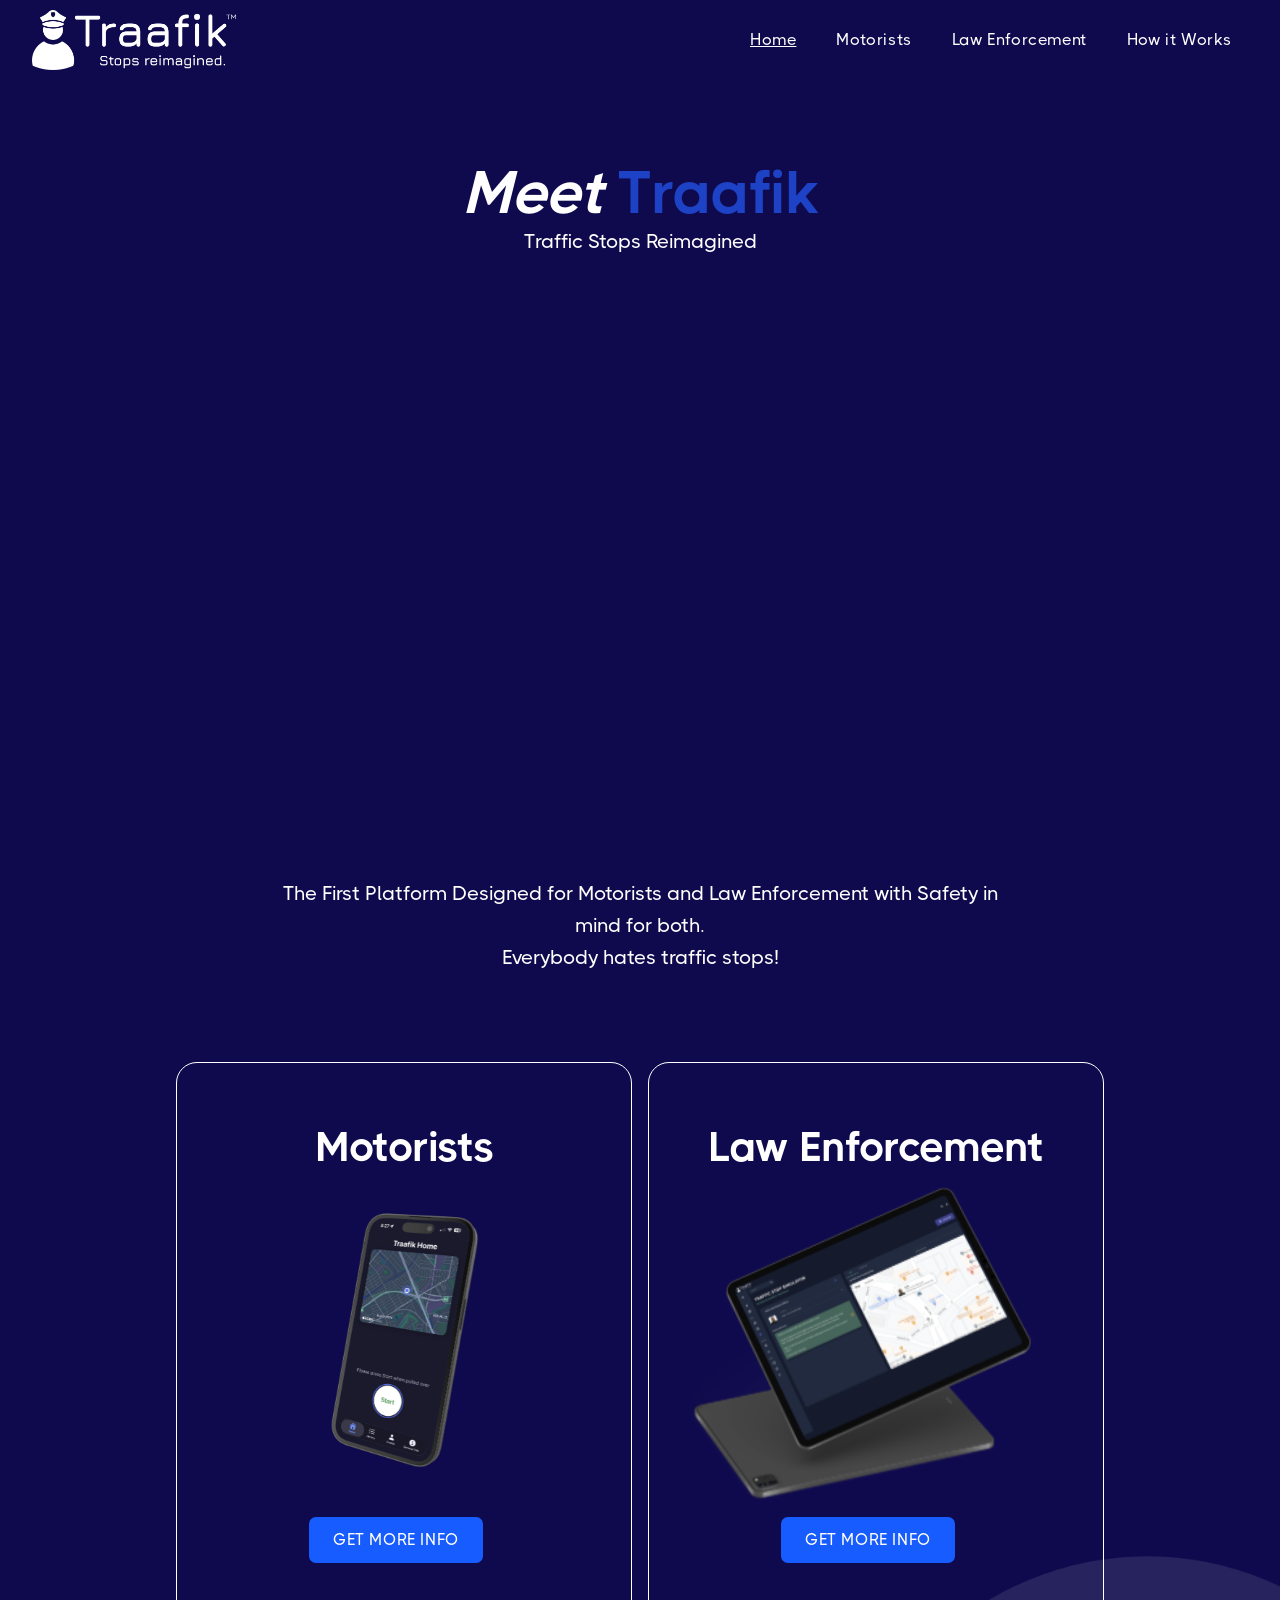
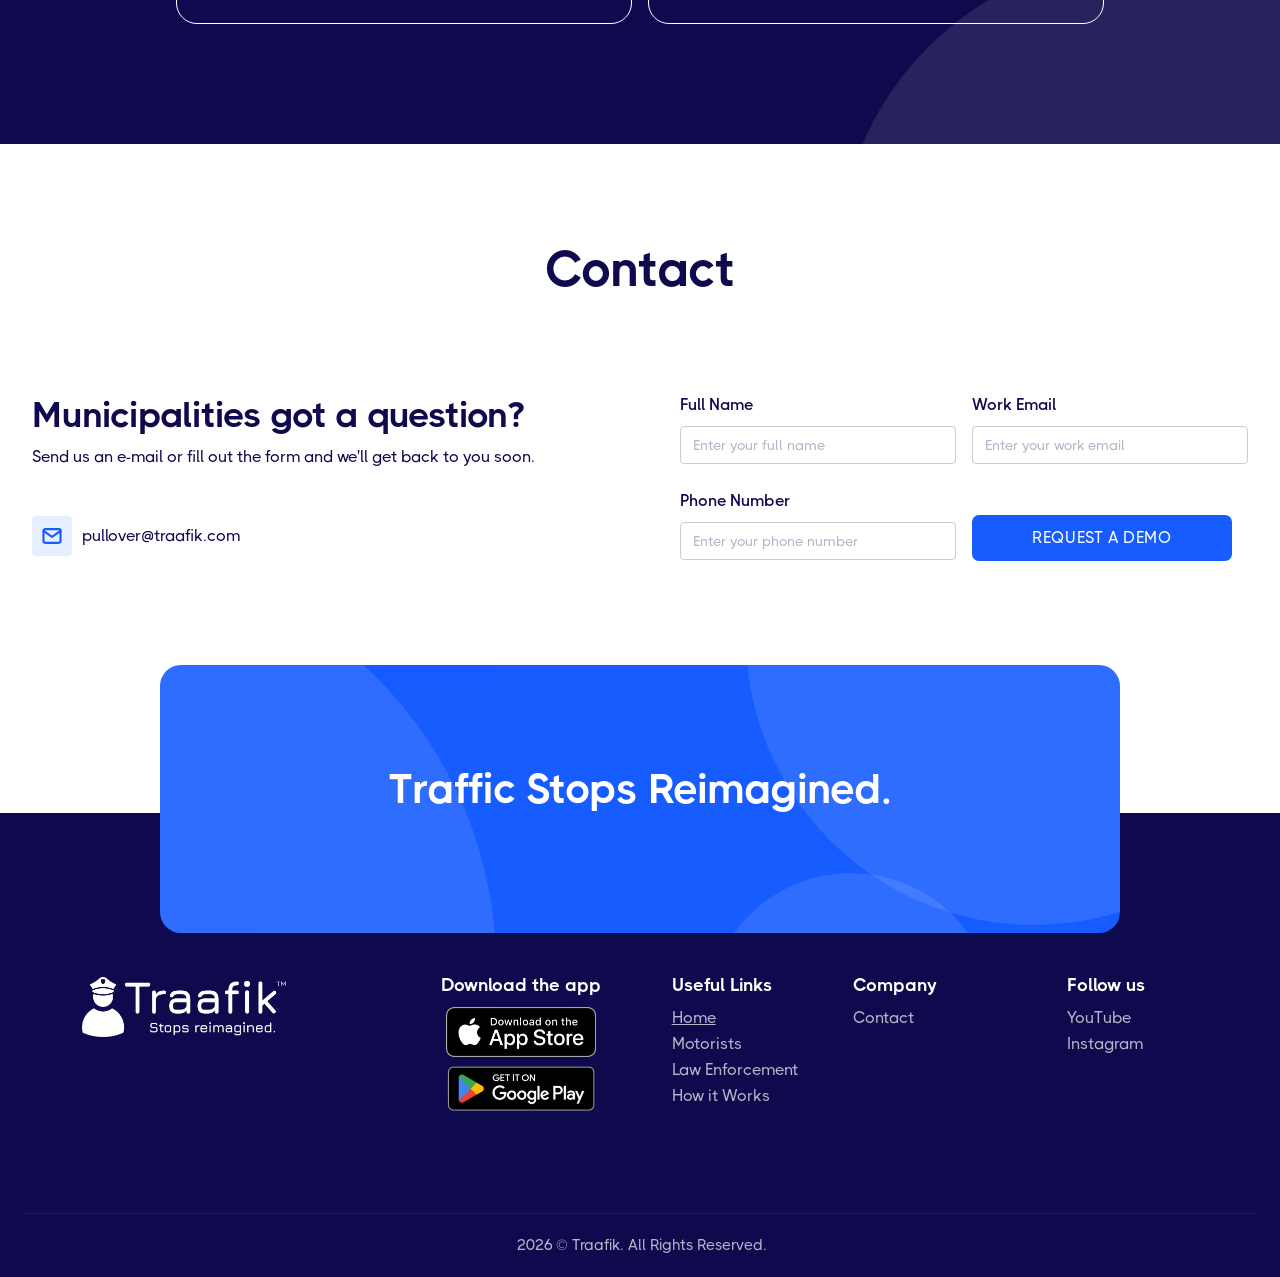
==== commit 4a98c9af: "size" ====
--- a/index.html
+++ b/index.html
@@ -51,7 +51,7 @@
     <div data-w-id="f5007b76-4ee8-5b5c-ec59-693c385b30fd" class="div-block-3">
       <a id="w-node-fb9f57f1-f22e-4f52-fbd4-6648e740125e-86342a30" data-w-id="fb9f57f1-f22e-4f52-fbd4-6648e740125e" href="/motorists" class="hero-choose-block w-inline-block">
         <h2 class="white-paragraph">Motorists</h2>
-        <img src="images/motorist-phone.png" loading="lazy" style="-webkit-transform:translate3d(0px, 0px, 0px) scale3d(1, 1, 1) rotateX(0deg) rotateY(0deg) rotateZ(0deg) skew(0, 0);-moz-transform:translate3d(0px, 0px, 0px) scale3d(1, 1, 1) rotateX(0deg) rotateY(0deg) rotateZ(0deg) skew(0, 0);-ms-transform:translate3d(0px, 0px, 0px) scale3d(1, 1, 1) rotateX(0deg) rotateY(0deg) rotateZ(0deg) skew(0, 0);transform:translate3d(0px, 0px, 0px) scale3d(1, 1, 1) rotateX(0deg) rotateY(0deg) rotateZ(0deg) skew(0, 0);transform-style:preserve-3d" sizes="(max-width: 2240px) 100vw, 2240px" alt="Motorist-phone" srcset="images/motorist-phone-500.png 500w, images/motorist-phone-800.png 800w, images/motorist-phone-1080.png 1080w, images/motorist-phone-1600.png 1600w, images/motorist-phone-2000.png 2000w, images/motorist-phone.png 2240w" class="intro-image"/>
+        <img src="images/motorist-phone.png" loading="lazy" style="-webkit-transform:translate3d(0px, 0px, 0px) scale3d(1, 1, 1) rotateX(0deg) rotateY(0deg) rotateZ(0deg) skew(0, 0);-moz-transform:translate3d(0px, 0px, 0px) scale3d(1, 1, 1) rotateX(0deg) rotateY(0deg) rotateZ(0deg) skew(0, 0);-ms-transform:translate3d(0px, 0px, 0px) scale3d(1, 1, 1) rotateX(0deg) rotateY(0deg) rotateZ(0deg) skew(0, 0);transform:translate3d(0px, 0px, 0px) scale3d(1, 1, 1) rotateX(0deg) rotateY(0deg) rotateZ(0deg) skew(0, 0);transform-style:preserve-3d" alt="Motorist-phone" class="intro-image"/>
         <div class="primary-btn">get more info</div>
       </a>
       <a id="w-node-ce9b9fd0-f1c1-c091-6b1d-518488cd41eb-86342a30" data-w-id="ce9b9fd0-f1c1-c091-6b1d-518488cd41eb" href="/law-enforcement" class="hero-choose-block w-inline-block">
